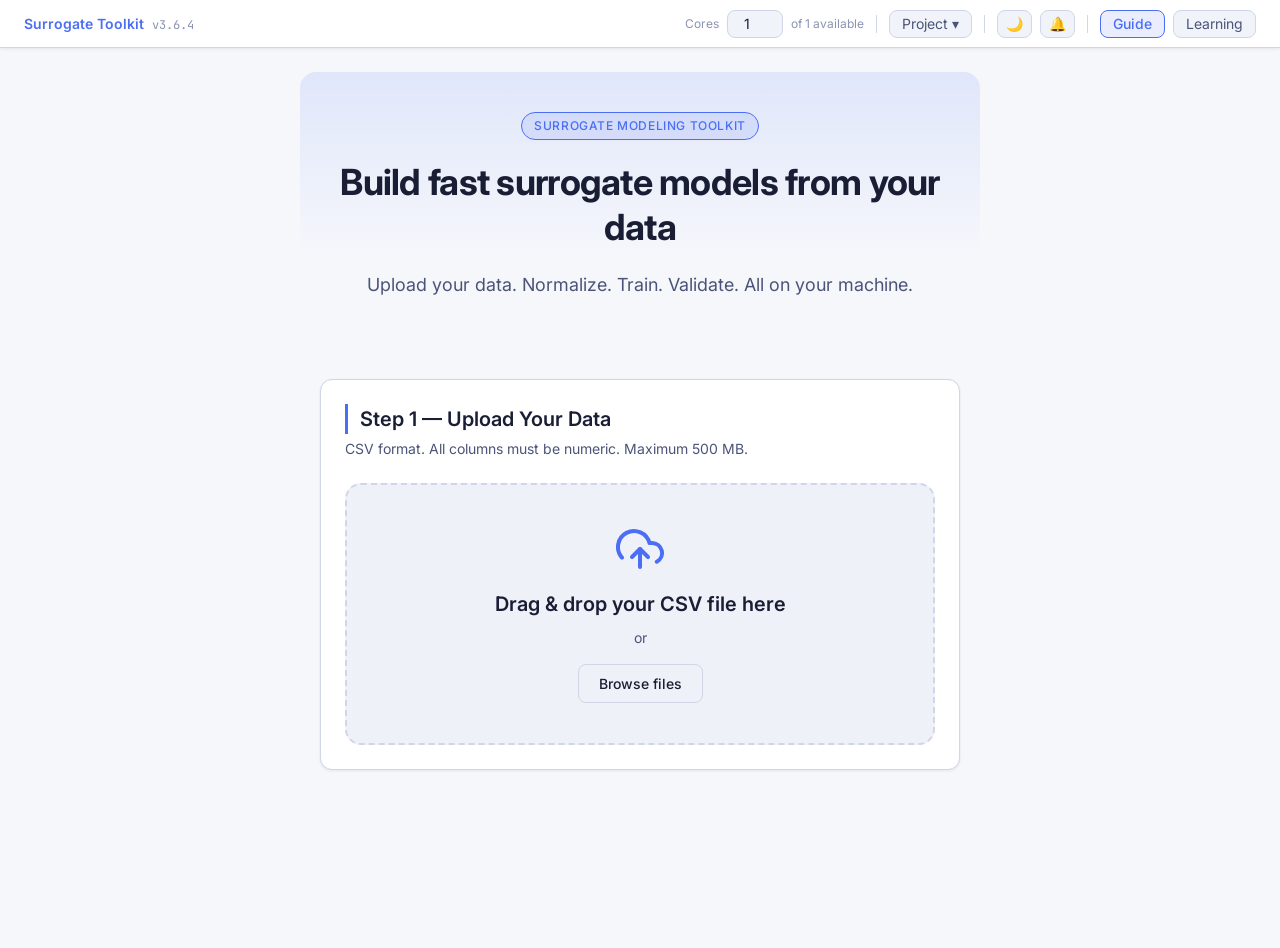
==== app/templates/index.html @ 7068159d "v3.6.4 — Show max cap note under Recommendations input in Sample panel Co-Authored-By: Claude Sonnet" ====
﻿<!DOCTYPE html>
<html lang="en">
<head>
  <meta charset="UTF-8">
  <meta name="viewport" content="width=device-width, initial-scale=1.0">
  <meta name="description" content="Surrogate Modeling Toolkit — build fast surrogate models from analytical or test data.">
  <title>Surrogate Modeling Toolkit</title>

  <!-- Apply theme before CSS renders to prevent flash.
       On version change, reset to light mode default so upgrades always
       start clean rather than inheriting a stale dark preference. -->
  <script>
    (function () {
      var currentVer = "3.6.4";
      if (localStorage.getItem("app_version") !== currentVer) {
        localStorage.removeItem("theme");
        localStorage.setItem("app_version", currentVer);
      }
      if (localStorage.getItem("theme") === "dark") {
        document.documentElement.setAttribute("data-theme", "dark");
      }
    })();
  </script>

  <!-- Preconnect for Google Fonts (Inter) -->
  <link rel="preconnect" href="https://fonts.googleapis.com">
  <link rel="preconnect" href="https://fonts.gstatic.com" crossorigin>
  <link href="https://fonts.googleapis.com/css2?family=Inter:wght@400;500;600;700&family=JetBrains+Mono:wght@400;500&display=swap" rel="stylesheet">

  <!-- Stylesheets — ?v= busts browser cache on version bumps -->
  <link rel="stylesheet" href="/static/css/variables.css?v=3.6.4">
  <link rel="stylesheet" href="/static/css/main.css?v=3.6.4">
  <link rel="stylesheet" href="/static/css/notifications.css?v=3.6.4">
  <link rel="stylesheet" href="/static/css/loading.css?v=3.6.4">
  <link rel="stylesheet" href="/static/css/learning_mode.css?v=3.6.4">
</head>
<body>

  <!-- Global header — always visible; replaces old #learning-status-bar -->
  <header id="global-header" role="banner" aria-label="Application header">
    <div class="global-header__brand">
      <span class="global-header__name">Surrogate Toolkit</span>
      <span class="global-header__version">v3.6.4</span>
    </div>
    <nav class="global-header__controls" aria-label="Session controls">

      <!-- Cores — always visible in header -->
      <div class="global-header__control-group">
        <span class="global-header__control-label">Cores</span>
        <input id="cores-input" type="number" class="global-header__input"
               min="1" value="1" aria-label="Processor count">
        <span id="cores-avail" class="global-header__cores-avail"></span>
      </div>

      <div class="global-header__sep" aria-hidden="true"></div>

      <!-- File operations -->
      <input type="file" id="header-add-file-input" accept=".csv" style="display:none" aria-label="Load additional CSV">
      <input type="file" id="header-open-project-input" accept=".surrogate" style="display:none" aria-label="Open project file">
      <div class="global-header__project-wrap">
        <button id="project-menu-btn" class="global-header__btn" aria-expanded="false" title="Project & session settings">Project ▾</button>
        <div id="project-menu-dropdown" class="global-header__dropdown hidden" role="dialog" aria-label="Project menu">
          <button id="header-load-file-btn" class="global-header__btn global-header__btn--full" disabled
                  aria-label="Load another CSV file" title="Load a second dataset into this session">+ Load CSV</button>
          <div class="global-header__dropdown-sep"></div>
          <button id="header-open-project-btn" class="global-header__btn global-header__btn--full" title="Open a saved .surrogate file">Open Project</button>
          <button id="header-save-project-btn" class="global-header__btn global-header__btn--full" title="Save session to .surrogate file">Save Project</button>
          <div class="global-header__dropdown-sep"></div>
          <div class="global-header__control-group">
            <span class="global-header__control-label">Class</span>
            <select id="classification-select" class="global-header__select" aria-label="Data classification">
              <option value="Unclassified" selected>Unclassified</option>
              <option value="CUI">CUI</option>
              <option value="ITAR">ITAR</option>
              <option value="EAR">EAR</option>
            </select>
          </div>
          <div class="global-header__control-group">
            <button id="state-viewer-btn" class="global-header__btn global-header__btn--full"
                    aria-label="View raw session STATE" title="View raw session STATE">{ } View STATE</button>
          </div>
          <div class="global-header__dropdown-sep"></div>
          <button id="clear-session-btn"
                  class="global-header__btn global-header__btn--danger global-header__btn--full"
                  aria-label="Clear session" title="Clear all loaded datasets and return to upload screen">✕ Clear Session</button>
        </div>
      </div>

      <div class="global-header__sep" aria-hidden="true"></div>

      <!-- Utility -->
      <button id="theme-toggle" class="global-header__btn global-header__btn--icon" aria-label="Switch to dark mode" title="Switch to dark mode">🌙</button>
      <div class="global-header__notif-wrap">
        <button id="notif-history-btn" class="global-header__btn global-header__btn--icon" aria-expanded="false" title="Notification history">🔔</button>
        <span id="notif-badge" class="global-header__notif-badge" style="display:none">0</span>
        <div id="notif-history-panel" class="global-header__dropdown global-header__dropdown--notif hidden" role="dialog" aria-label="Notification history">
          <div class="notif-history__header">
            <span class="notif-history__title">Notification History</span>
            <button id="notif-history-clear" class="global-header__btn" title="Clear history">Clear</button>
          </div>
          <div id="notif-history-list" class="notif-history__list">
            <p class="notif-history__empty">No notifications yet.</p>
          </div>
        </div>
      </div>

      <div class="global-header__sep" aria-hidden="true"></div>

      <!-- Learning tools -->
      <button id="guide-btn" class="global-header__btn" aria-label="Open learning guide" title="Open learning guide">Guide</button>
      <button id="learning-toggle" class="global-header__btn global-header__btn--learning" aria-label="Toggle learning mode" aria-pressed="false">Learning</button>

    </nav>
  </header>

  <!-- SPA root — all views are rendered here by the JavaScript router -->
  <main id="app" role="main"></main>

  <!-- Notification container — outside #app so toasts overlay everything -->
  <div id="notification-container" role="status" aria-live="polite" aria-atomic="false"></div>

  <!-- Plotly (blocking, must load before any module that uses charts.js) -->
  <script src="/static/vendor/plotly.min.js"></script>

  <!-- App entry point — ?v= busts browser cache on version bumps -->
  <script type="module" src="/static/js/main.js?v=3.6.4"></script>

</body>
</html>
---- static/css/variables.css ----
/* =============================================================================
   variables.css — Design tokens (CSS custom properties)
   surrogate-toolkit | Copyright © 2026 Kalki Sharma. All rights reserved.
   LAST MODIFIED: 2026-05-13
   ============================================================================= */

:root {
  /* ── Light mode color palette (default) ─────────────────────────────────── */
  --color-bg-base:        #f5f7fb;
  --color-bg-surface:     #ffffff;
  --color-bg-elevated:    #eef1f8;
  --color-bg-subtle:      #f5f7fb;
  --color-bg-input:       #f0f3f9;
  --color-bg-hover:       #e8ecf5;

  --color-border:         #d0d5e8;
  --color-border-subtle:  #e2e6f2;
  --color-border-focus:   #4b6ef5;

  --color-text-primary:   #1a1e35;
  --color-text-secondary: #4b5478;
  --color-text-muted:     #8b94b3;
  --color-text-inverse:   #ffffff;

  --color-accent:         #4b6ef5;
  --color-accent-hover:   #3a5be0;
  --color-accent-soft:    rgba(75, 110, 245, 0.12);

  --color-success:        #22c55e;
  --color-success-soft:   rgba(34, 197, 94, 0.12);
  --color-warning:        #f59e0b;
  --color-warning-soft:   rgba(245, 158, 11, 0.12);
  --color-error:          #ef4444;
  --color-error-soft:     rgba(239, 68, 68, 0.12);
  --color-info:           #38bdf8;
  --color-info-soft:      rgba(56, 189, 248, 0.12);

  /* ── Typography ─────────────────────────────────────────────────────────── */
  --font-sans:   "Inter", "Segoe UI", system-ui, -apple-system, sans-serif;
  --font-mono:   "JetBrains Mono", "Cascadia Code", "Consolas", monospace;

  --text-xs:     0.75rem;    /* 12px */
  --text-sm:     0.875rem;   /* 14px */
  --text-base:   1rem;       /* 16px */
  --text-lg:     1.125rem;   /* 18px */
  --text-xl:     1.25rem;    /* 20px */
  --text-2xl:    1.5rem;     /* 24px */
  --text-3xl:    1.875rem;   /* 30px */
  --text-4xl:    2.25rem;    /* 36px */

  --font-normal: 400;
  --font-medium: 500;
  --font-semi:   600;
  --font-bold:   700;

  --leading-tight:   1.25;
  --leading-normal:  1.5;
  --leading-relaxed: 1.625;

  /* ── Spacing ─────────────────────────────────────────────────────────────── */
  --space-1:   0.25rem;   /*  4px */
  --space-2:   0.5rem;    /*  8px */
  --space-3:   0.75rem;   /* 12px */
  --space-4:   1rem;      /* 16px */
  --space-5:   1.25rem;   /* 20px */
  --space-6:   1.5rem;    /* 24px */
  --space-8:   2rem;      /* 32px */
  --space-10:  2.5rem;    /* 40px */
  --space-12:  3rem;      /* 48px */
  --space-16:  4rem;      /* 64px */
  --space-20:  5rem;      /* 80px */
  --space-24:  6rem;      /* 96px */

  /* ── Borders & radius ───────────────────────────────────────────────────── */
  --radius-sm:   4px;
  --radius-md:   8px;
  --radius-lg:   12px;
  --radius-xl:   16px;
  --radius-full: 9999px;

  /* ── Shadows (light mode) ───────────────────────────────────────────────── */
  --shadow-sm:     0 1px 3px rgba(0,0,0,0.08);
  --shadow-md:     0 4px 12px rgba(0,0,0,0.12);
  --shadow-lg:     0 8px 24px rgba(0,0,0,0.18);
  --shadow-accent: 0 0 0 3px var(--color-accent-soft);

  /* ── Table row colors ───────────────────────────────────────────────────── */
  --color-row-stripe:  rgba(0, 0, 0, 0.025);
  --color-row-hover:   rgba(99, 102, 241, 0.06);

  /* ── Transitions ─────────────────────────────────────────────────────────── */
  --transition-fast: 100ms ease;
  --transition-base: 200ms ease;
  --transition-slow: 350ms ease;

  /* ── Layout ──────────────────────────────────────────────────────────────── */
  --header-height:      48px;
  --sidebar-width:      320px;
  --status-bar-height:  40px;
  --max-content-width:  1400px;
}

/* ── Dark mode overrides ─────────────────────────────────────────────────────── */
[data-theme="dark"] {
  --color-bg-base:        #0f1117;
  --color-bg-surface:     #181c27;
  --color-bg-elevated:    #1e2333;
  --color-bg-subtle:      #252b3b;
  --color-bg-input:       #242840;
  --color-bg-hover:       #2a2f4a;

  --color-border:         #2d3250;
  --color-border-subtle:  #232740;

  --color-text-primary:   #e8ecf5;
  --color-text-secondary: #8b94b3;
  --color-text-muted:     #555e80;
  --color-text-inverse:   #0f1117;

  --shadow-sm:  0 1px 3px rgba(0,0,0,0.4);
  --shadow-md:  0 4px 12px rgba(0,0,0,0.5);
  --shadow-lg:  0 8px 24px rgba(0,0,0,0.6);

  --color-row-stripe: rgba(255, 255, 255, 0.03);
  --color-row-hover:  rgba(99, 102, 241, 0.08);
}
---- static/css/main.css ----
/* =============================================================================
   main.css — Global styles, reset, layout
   surrogate-toolkit | Copyright © 2026 Kalki Sharma. All rights reserved.
   ============================================================================= */

/* ── Reset ───────────────────────────────────────────────────────────────────── */
*, *::before, *::after { box-sizing: border-box; margin: 0; padding: 0; }
html { font-size: 16px; -webkit-font-smoothing: antialiased; }
body {
  font-family: var(--font-sans);
  font-size: var(--text-base);
  line-height: var(--leading-normal);
  color: var(--color-text-primary);
  background-color: var(--color-bg-base);
  min-height: 100vh;
}
a { color: var(--color-accent); text-decoration: none; }
a:hover { text-decoration: underline; }
button { cursor: pointer; font-family: inherit; }
input, select, textarea { font-family: inherit; }

/* ── Utility ─────────────────────────────────────────────────────────────────── */
.hidden { display: none !important; }
.sr-only { position: absolute; width: 1px; height: 1px; overflow: hidden; clip: rect(0,0,0,0); }

/* ── Layout ──────────────────────────────────────────────────────────────────── */
#app {
  max-width: var(--max-content-width);
  margin: 0 auto;
  padding: var(--space-6) var(--space-8);
  min-height: 100vh;
}

/* ── Typography helpers ──────────────────────────────────────────────────────── */
.text-muted    { color: var(--color-text-secondary); }
.text-xs       { font-size: var(--text-xs); }
.text-sm       { font-size: var(--text-sm); }
.text-mono     { font-family: var(--font-mono); }

/* ── Cards ───────────────────────────────────────────────────────────────────── */
.card {
  background: var(--color-bg-surface);
  border: 1px solid var(--color-border);
  border-radius: var(--radius-lg);
  padding: var(--space-6);
  box-shadow: var(--shadow-sm);
}

/* ── Buttons ─────────────────────────────────────────────────────────────────── */
.btn {
  display: inline-flex;
  align-items: center;
  gap: var(--space-2);
  padding: var(--space-3) var(--space-6);
  border-radius: var(--radius-md);
  font-size: var(--text-sm);
  font-weight: var(--font-medium);
  border: none;
  transition: background var(--transition-base), box-shadow var(--transition-base);
}
.btn:disabled { opacity: 0.4; cursor: not-allowed; }

.btn-primary {
  background: var(--color-accent);
  color: #fff;
  box-shadow: 0 2px 8px rgba(75, 110, 245, 0.30);
}
.btn-primary:hover:not(:disabled) {
  background: var(--color-accent-hover);
  box-shadow: 0 4px 16px rgba(75, 110, 245, 0.40);
}
[data-theme="dark"] .btn-primary { box-shadow: none; }
[data-theme="dark"] .btn-primary:hover:not(:disabled) { box-shadow: var(--shadow-sm); }

.btn-secondary {
  background: var(--color-bg-elevated);
  color: var(--color-text-primary);
  border: 1px solid var(--color-border);
}
.btn-secondary:hover:not(:disabled) {
  background: var(--color-bg-hover);
}

.btn-sm {
  padding: var(--space-1) var(--space-4);
  font-size: var(--text-xs);
}

/* ── Data cleaning section ───────────────────────────────────────────────────── */
.cleaning-grid {
  display: grid;
  grid-template-columns: repeat(3, 1fr);
  gap: var(--space-4);
  margin-top: var(--space-5);
  margin-bottom: var(--space-4);
  align-items: start;
}
@media (max-width: 900px) {
  .cleaning-grid { grid-template-columns: 1fr; }
}
.cleaning-item-card {
  background: var(--color-bg-elevated);
  border: 1px solid var(--color-border);
  border-radius: var(--radius-md);
  padding: var(--space-4);
  display: flex;
  flex-direction: column;
  gap: var(--space-3);
}
.cleaning-item-header {
  display: flex;
  align-items: center;
  gap: var(--space-3);
  flex-wrap: wrap;
}
.cleaning-item-title {
  font-size: var(--text-sm);
  font-weight: var(--font-semi);
  color: var(--color-text-primary);
}
.cleaning-item-desc {
  font-size: var(--text-xs);
  color: var(--color-text-secondary);
  margin: 0;
}
.cleaning-item-none {
  font-size: var(--text-xs);
  color: var(--color-text-secondary);
  font-style: italic;
}
.cleaning-badge {
  font-size: var(--text-xs);
  font-weight: var(--font-medium);
  padding: 2px 8px;
  border-radius: 999px;
  white-space: nowrap;
}
.cleaning-badge--warn {
  background: var(--color-warning-soft, rgba(245, 158, 11, 0.12));
  color: var(--color-warning, #b45309);
  border: 1px solid var(--color-warning-border, rgba(245, 158, 11, 0.3));
}
.cleaning-badge--ok {
  background: var(--color-success-soft, rgba(16, 185, 129, 0.10));
  color: var(--color-success, #065f46);
  border: 1px solid var(--color-success-border, rgba(16, 185, 129, 0.25));
}
[data-theme="dark"] .cleaning-badge--warn {
  color: #fbbf24;
  background: rgba(245, 158, 11, 0.15);
  border-color: rgba(245, 158, 11, 0.35);
}
[data-theme="dark"] .cleaning-badge--ok {
  color: #34d399;
  background: rgba(16, 185, 129, 0.12);
  border-color: rgba(16, 185, 129, 0.3);
}
.cleaning-strategy-wrap {
  margin-top: var(--space-1);
}
.cleaning-strategy-select {
  width: 100%;
  padding: var(--space-2) var(--space-3);
  font-size: var(--text-xs);
  border: 1px solid var(--color-border);
  border-radius: var(--radius-md);
  background: var(--color-bg-surface);
  color: var(--color-text-primary);
  cursor: pointer;
}
.cleaning-apply-btn {
  align-self: flex-start;
  margin-top: auto;
}
.cleaning-reset-row {
  display: flex;
  justify-content: flex-end;
  padding-top: var(--space-2);
}
.cleaning-transform-columns {
  margin-top: var(--space-2);
  display: flex;
  flex-direction: column;
  gap: var(--space-1);
  max-height: 10rem;
  overflow-y: auto;
}
.cleaning-transform-col-item {
  display: flex;
}
.cleaning-transform-col-label {
  display: flex;
  align-items: center;
  gap: var(--space-2);
  cursor: pointer;
  font-size: var(--text-xs);
  user-select: none;
}
.cleaning-transform-col-name {
  color: var(--color-text-primary);
  font-weight: 500;
}
.cleaning-transform-col-skew {
  color: var(--color-text-muted);
  font-size: 0.65rem;
  font-family: var(--font-mono);
}

/* ── Model config ────────────────────────────────────────────────────────────── */
.model-config-form {
  display: flex;
  flex-direction: column;
  gap: var(--space-5);
}
.model-config-section {
  display: flex;
  flex-direction: column;
  gap: var(--space-2);
}
.model-config-section-label {
  font-size: var(--text-sm);
  font-weight: var(--font-semi);
  color: var(--color-text-primary);
}
.model-type-options {
  display: flex;
  flex-direction: column;
  gap: var(--space-2);
}
.model-type-option {
  border: 1px solid var(--color-border);
  border-radius: var(--radius-md);
  padding: var(--space-3) var(--space-4);
  cursor: pointer;
  transition: border-color 0.15s, background 0.15s;
}
.model-type-option:hover {
  border-color: var(--color-accent);
  background: var(--color-bg-hover, rgba(0,0,0,0.02));
}
.model-type-option--selected {
  border-color: var(--color-accent);
  background: var(--color-accent-muted, rgba(59,130,246,0.06));
}
.model-type-option-inner {
  display: flex;
  align-items: flex-start;
  gap: var(--space-3);
  cursor: pointer;
}
.model-type-radio {
  margin-top: 2px;
  flex-shrink: 0;
}
.model-type-option-label {
  font-size: var(--text-sm);
  font-weight: 500;
  color: var(--color-text-primary);
}
.model-type-option-desc {
  font-size: var(--text-xs);
  color: var(--color-text-muted);
  margin-top: var(--space-1);
}
.model-config-row {
  display: flex;
  align-items: center;
  gap: var(--space-3);
}
.model-config-input {
  width: 7rem;
  padding: var(--space-2) var(--space-3);
  font-size: var(--text-sm);
  border: 1px solid var(--color-border);
  border-radius: var(--radius-sm);
  background: var(--color-bg-surface);
  color: var(--color-text-primary);
}
.model-config-select {
  padding: var(--space-2) var(--space-3);
  font-size: var(--text-sm);
  border: 1px solid var(--color-border);
  border-radius: var(--radius-sm);
  background: var(--color-bg-surface);
  color: var(--color-text-primary);
  cursor: pointer;
}
.model-config-hint {
  font-size: var(--text-xs);
  color: var(--color-text-muted);
}
.model-config-status {
  margin-top: var(--space-4);
  padding: var(--space-3) var(--space-4);
  border-radius: var(--radius-md);
  background: var(--color-success-muted, rgba(34,197,94,0.08));
  border: 1px solid var(--color-success-border, rgba(34,197,94,0.25));
}
.model-config-status-saved {
  display: flex;
  align-items: center;
  gap: var(--space-2);
  font-size: var(--text-sm);
  font-weight: 500;
  color: var(--color-success, #16a34a);
}
.model-config-status-icon {
  font-size: 1rem;
}
.model-config-status-next {
  font-size: var(--text-xs);
  color: var(--color-text-muted);
  margin-top: var(--space-2);
  margin-bottom: 0;
}

/* ── Form elements ───────────────────────────────────────────────────────────── */
.form-label {
  display: block;
  font-size: var(--text-sm);
  font-weight: var(--font-medium);
  color: var(--color-text-secondary);
  margin-bottom: var(--space-2);
}

/* ── Upload zone ─────────────────────────────────────────────────────────────── */
.upload-zone {
  background: var(--color-bg-elevated);
  border: 2px dashed var(--color-border);
  border-radius: var(--radius-xl);
  padding: var(--space-10) var(--space-8);
  text-align: center;
  transition: border-color var(--transition-base), background var(--transition-base), box-shadow var(--transition-base);
  cursor: pointer;
}
.upload-zone:hover,
.upload-zone.drag-over {
  border-color: var(--color-accent);
  background: var(--color-accent-soft);
  box-shadow: var(--shadow-accent);
}
.upload-zone__icon {
  width: 48px;
  height: 48px;
  margin: 0 auto var(--space-4);
  position: relative;
  color: var(--color-accent);
}
.upload-zone__icon svg {
  width: 100%;
  height: 100%;
  stroke: currentColor;
  fill: none;
  stroke-width: 2;
  stroke-linecap: round;
  stroke-linejoin: round;
}
.upload-zone__title {
  font-size: var(--text-xl);
  font-weight: var(--font-semi);
  margin-bottom: var(--space-2);
}
.upload-zone__subtitle { color: var(--color-text-secondary); font-size: var(--text-sm); }
.upload-zone__browse {
  display: inline-block;
  margin-top: var(--space-4);
  padding: var(--space-2) var(--space-5);
  background: var(--color-bg-elevated);
  border: 1px solid var(--color-border);
  border-radius: var(--radius-md);
  font-size: var(--text-sm);
  font-weight: var(--font-medium);
  color: var(--color-text-primary);
  cursor: pointer;
  transition: background var(--transition-fast);
}
.upload-zone__browse:hover { background: var(--color-bg-hover); }

/* ── Gates ───────────────────────────────────────────────────────────────────── */
.gates-container { margin-top: var(--space-8); }
.gate-step {
  background: var(--color-bg-surface);
  border: 1px solid var(--color-border);
  border-radius: var(--radius-lg);
  padding: var(--space-6);
  margin-bottom: var(--space-4);
  opacity: 0.4;
  pointer-events: none;
  transition: opacity var(--transition-base);
}
.gate-step.active { opacity: 1; pointer-events: auto; }
.gate-step.completed {
  opacity: 1;
  border-color: var(--color-success);
  background: var(--color-success-soft);
}
.gate-step__number {
  display: inline-flex;
  align-items: center;
  justify-content: center;
  width: 28px;
  height: 28px;
  background: var(--color-bg-elevated);
  border-radius: var(--radius-full);
  font-size: var(--text-xs);
  font-weight: var(--font-bold);
  color: var(--color-text-secondary);
  margin-bottom: var(--space-3);
}
.gate-step.active .gate-step__number {
  background: var(--color-accent);
  color: #fff;
}
.gate-step.completed .gate-step__number {
  background: var(--color-success);
  color: #fff;
}
.gate-step__title {
  font-size: var(--text-base);
  font-weight: var(--font-semi);
  margin-bottom: var(--space-4);
}
.gate-options { display: flex; flex-wrap: wrap; gap: var(--space-3); }
.gate-option {
  position: relative;
  flex: 1;
  min-width: 160px;
}
.gate-option input[type="radio"] {
  position: absolute;
  opacity: 0;
  width: 0;
  height: 0;
}
.gate-option__label {
  display: flex;
  flex-direction: column;
  align-items: flex-start;
  gap: var(--space-1);
  width: 100%;
  padding: var(--space-3) var(--space-4);
  border: 1px solid var(--color-border);
  border-radius: var(--radius-md);
  font-size: var(--text-sm);
  font-weight: var(--font-medium);
  cursor: pointer;
  transition: border-color var(--transition-fast), background var(--transition-fast);
  user-select: none;
}
.gate-option input[type="radio"]:checked + .gate-option__label {
  border-color: var(--color-accent);
  background: var(--color-accent-soft);
  color: var(--color-accent);
  box-shadow: var(--shadow-accent);
}
.gate-option__label:hover { border-color: var(--color-accent); background: var(--color-bg-hover); }

.gate-caution {
  margin-top: var(--space-3);
  padding: var(--space-3) var(--space-4);
  background: var(--color-warning-soft);
  border: 1px solid var(--color-warning);
  border-radius: var(--radius-md);
  font-size: var(--text-sm);
  color: var(--color-warning);
  display: none;
}
.gate-caution.visible { display: block; }

/* ── Gate option descriptor ──────────────────────────────────────────────────── */
.gate-option__desc {
  display: block;
  font-size: var(--text-xs);
  color: var(--color-text-muted);
  font-weight: var(--font-normal);
  line-height: 1.4;
}

/* ── Upload success row ──────────────────────────────────────────────────────── */
.upload-success {
  display: flex;
  align-items: center;
  gap: var(--space-3);
  padding: var(--space-4);
  background: var(--color-success-soft);
  border: 1px solid var(--color-success);
  border-radius: var(--radius-md);
  margin-top: var(--space-5);
}
.upload-success__icon {
  color: var(--color-success);
  font-size: var(--text-lg);
  font-weight: var(--font-bold);
  flex-shrink: 0;
}
.upload-success__text {
  display: flex;
  flex-direction: column;
  gap: 2px;
  min-width: 0;
  overflow: hidden;
  text-overflow: ellipsis;
  white-space: nowrap;
}
.upload-success__meta {
  font-size: var(--text-xs);
  color: var(--color-text-muted);
}

/* ── Normalization histograms ────────────────────────────────────────────────── */
.norm-hist-section { margin-top: var(--space-6); }
.norm-hist-section-title {
  font-size: var(--text-sm);
  font-weight: var(--font-semi);
  color: var(--color-text-secondary);
  margin-bottom: var(--space-4);
}
.norm-hist-grid {
  display: grid;
  grid-template-columns: repeat(auto-fill, minmax(260px, 1fr));
  gap: var(--space-4);
}
.norm-hist-cell {
  background: var(--color-bg-surface);
  border: 1px solid var(--color-border);
  border-radius: var(--radius-md);
  padding: var(--space-3);
}
.norm-hist-cell-title {
  font-family: var(--font-mono);
  font-size: var(--text-xs);
  color: var(--color-text-secondary);
  margin-bottom: var(--space-2);
  overflow: hidden;
  text-overflow: ellipsis;
  white-space: nowrap;
}

/* ── Normalization sample table ──────────────────────────────────────────────── */
.norm-sample-section { margin-top: var(--space-6); }
.norm-sample-section__title {
  font-size: var(--text-sm);
  font-weight: var(--font-semi);
  color: var(--color-text-secondary);
  margin-bottom: var(--space-3);
}
.norm-sample-grid {
  display: grid;
  grid-template-columns: 1fr 1fr;
  gap: var(--space-4);
}
.norm-sample-grid > div {
  overflow-x: auto;
  min-width: 0;
}
.norm-sample-table-label {
  font-size: var(--text-xs);
  font-weight: var(--font-semi);
  text-transform: uppercase;
  letter-spacing: 0.05em;
  color: var(--color-text-secondary);
  margin-bottom: var(--space-2);
}
.norm-sample-table {
  width: 100%;
  border-collapse: collapse;
  font-size: 0.8125rem;
}
.norm-sample-table th {
  background: var(--color-bg-subtle);
  padding: var(--space-2) var(--space-3);
  border-bottom: 1px solid var(--color-border);
  text-align: right;
  font-weight: var(--font-medium);
  white-space: nowrap;
  overflow: hidden;
  text-overflow: ellipsis;
  max-width: 100px;
  min-width: 80px;
}
.norm-sample-table td {
  padding: var(--space-1) var(--space-3);
  border-bottom: 1px solid var(--color-border-subtle);
  text-align: right;
  font-variant-numeric: tabular-nums;
  font-family: var(--font-mono);
  font-size: var(--text-xs);
  min-width: 80px;
}

/* ── Cleaning summary card ───────────────────────────────────────────────────── */
.cleaning-summary-card {
  margin-top: var(--space-5);
  padding: var(--space-4);
  background: var(--color-bg-surface);
  border: 1px solid var(--color-border);
  border-radius: var(--radius-md);
}
.cleaning-summary-card__title {
  font-weight: var(--font-semi);
  font-size: var(--text-sm);
  margin-bottom: var(--space-3);
  color: var(--color-text-primary);
}
.cleaning-summary-table {
  width: 100%;
  border-collapse: collapse;
  font-size: var(--text-sm);
}
.cleaning-summary-table th,
.cleaning-summary-table td {
  padding: var(--space-2) var(--space-3);
  border-bottom: 1px solid var(--color-border-subtle);
  text-align: right;
}
.cleaning-summary-table th:first-child,
.cleaning-summary-table td:first-child { text-align: left; }
.cleaning-summary-table tfoot td {
  font-weight: var(--font-semi);
  border-top: 2px solid var(--color-border);
  border-bottom: none;
}
.cleaning-summary-btn-row {
  display: flex;
  gap: var(--space-2);
  margin-top: var(--space-3);
  flex-wrap: wrap;
}

/* ── Outlier column checklist ────────────────────────────────────────────────── */
.outlier-checklist-wrap { margin: var(--space-3) 0; }
.outlier-checklist-header {
  display: flex;
  align-items: center;
  gap: var(--space-2);
  margin-bottom: var(--space-2);
  font-size: var(--text-xs);
  color: var(--color-text-secondary);
}
.outlier-checklist-label { font-weight: var(--font-medium); }
.btn-link {
  background: none;
  border: none;
  padding: 0;
  color: var(--color-accent);
  font-size: var(--text-xs);
  cursor: pointer;
  text-decoration: underline;
}
.btn-link:hover { color: var(--color-accent-hover); }
.outlier-checklist {
  display: flex;
  flex-direction: column;
  gap: var(--space-1);
  max-height: 180px;
  overflow-y: auto;
  border: 1px solid var(--color-border-subtle);
  border-radius: var(--radius-sm);
  padding: var(--space-2);
}
.outlier-checklist-row {
  display: flex;
  align-items: center;
  gap: var(--space-2);
  font-size: var(--text-xs);
  cursor: pointer;
  padding: var(--space-1) var(--space-2);
  border-radius: var(--radius-sm);
}
.outlier-checklist-row:hover { background: var(--color-bg-subtle); }
.outlier-checklist-row--none { opacity: 0.45; cursor: default; }
.outlier-col-name {
  flex: 1;
  overflow: hidden;
  text-overflow: ellipsis;
  white-space: nowrap;
  font-family: var(--font-mono);
}
.outlier-col-count { color: var(--color-text-muted); font-variant-numeric: tabular-nums; }
.outlier-col-count--warn { color: var(--color-warning); font-weight: var(--font-medium); }

/* ── Outlier checklist collapsible ───────────────────────────────────────────── */
.outlier-checklist-details { margin: var(--space-2) 0; }
.outlier-checklist-summary {
  font-size: var(--text-xs);
  font-weight: 500;
  color: var(--color-text-secondary);
  cursor: pointer;
  padding: var(--space-1) 0;
  user-select: none;
  list-style: none;
}
.outlier-checklist-summary::marker,
.outlier-checklist-summary::-webkit-details-marker { display: none; }
.outlier-checklist-details:not([open]) .outlier-checklist-summary::before { content: "▶ "; font-size: 0.6em; vertical-align: middle; }
.outlier-checklist-details[open] .outlier-checklist-summary::before { content: "▼ "; font-size: 0.6em; vertical-align: middle; }

/* ── Outlier status line (shown after each drop) ─────────────────────────────── */
.outlier-status-line { font-size: var(--text-xs); margin-top: var(--space-2); min-height: 1em; }
.outlier-status-line--warn { color: var(--color-warning); }
.outlier-status-line--ok   { color: var(--color-success); }

/* ── Per-column null breakdown ───────────────────────────────────────────────── */
.null-col-details { margin: var(--space-2) 0; }
.null-col-summary { font-size: var(--text-xs); color: var(--color-text-secondary); cursor: pointer; user-select: none; }
.null-col-list { display: flex; flex-direction: column; gap: var(--space-1); margin-top: var(--space-2); }
.null-col-row { display: flex; align-items: center; justify-content: space-between; gap: var(--space-2); }
.null-col-name { font-size: var(--text-xs); color: var(--color-text-primary); font-family: var(--font-mono); flex: 1; overflow: hidden; text-overflow: ellipsis; white-space: nowrap; }
.null-col-count { font-size: 11px; flex-shrink: 0; }

/* ── Hyperparameter section ──────────────────────────────────────────────────── */
.hyperparam-section {
  border-top: 1px solid var(--color-border-subtle);
  padding-top: var(--space-3);
  margin-top: var(--space-1);
  display: flex;
  flex-direction: column;
  gap: var(--space-3);
}
.hyperparam-section-header {
  display: flex;
  align-items: center;
  justify-content: space-between;
}
.hyperparam-section-label {
  font-size: var(--text-xs);
  font-weight: 600;
  color: var(--color-text-secondary);
  text-transform: uppercase;
  letter-spacing: 0.04em;
}
.hyperparam-row {
  display: flex;
  align-items: center;
  gap: var(--space-3);
  flex-wrap: wrap;
}
.hyperparam-label {
  font-size: var(--text-sm);
  color: var(--color-text-primary);
  min-width: 160px;
}
.hyperparam-input {
  width: 90px;
  padding: var(--space-1) var(--space-2);
  font-size: var(--text-sm);
  border: 1px solid var(--color-border);
  border-radius: var(--radius-sm);
  background: var(--color-bg-surface);
  color: var(--color-text-primary);
}
.hyperparam-select {
  padding: var(--space-1) var(--space-2);
  font-size: var(--text-sm);
  border: 1px solid var(--color-border);
  border-radius: var(--radius-sm);
  background: var(--color-bg-surface);
  color: var(--color-text-primary);
  cursor: pointer;
}
.hyperparam-hint {
  font-size: var(--text-xs);
  color: var(--color-text-muted);
}
.hyperparam-reset {
  font-size: var(--text-xs);
  color: var(--color-accent);
  background: none;
  border: none;
  cursor: pointer;
  padding: 0;
  text-decoration: underline;
}
.hyperparam-reset:hover { opacity: 0.75; }

/* ── Auto-tune ───────────────────────────────────────────────────────────────── */
.hyperparam-autotune-row { margin-top: var(--space-1); }
.hp-autotune-note {
  display: none;
  font-size: var(--text-sm);
  color: var(--color-text-muted);
  font-style: italic;
  padding: var(--space-2) 0;
}
.hp-autotune-active .hyperparam-row:not(.hyperparam-autotune-row) { display: none; }
.hp-autotune-active .hp-autotune-note { display: block; }

.tune-result-card {
  border: 1px solid var(--color-success, #22c55e);
  border-left: 3px solid var(--color-success, #22c55e);
  border-radius: var(--radius-md);
  padding: var(--space-3) var(--space-4);
  margin-bottom: var(--space-3);
  font-size: var(--text-sm);
}
.tune-result-card__header {
  font-weight: 600;
  color: var(--color-success, #22c55e);
  margin-bottom: var(--space-1);
}
.tune-result-card__params { color: var(--color-text-secondary); font-family: var(--font-mono, monospace); font-size: var(--text-xs); }

/* ── Data preview table ──────────────────────────────────────────────────────── */
.preview-section { margin-top: var(--space-8); }
.preview-header {
  display: flex;
  align-items: center;
  justify-content: space-between;
  margin-bottom: var(--space-4);
}
.preview-meta {
  font-size: var(--text-sm);
  color: var(--color-text-secondary);
}
.preview-meta strong { color: var(--color-text-primary); }
.preview-table-wrap {
  overflow-x: auto;
  border: 1px solid var(--color-border);
  border-radius: var(--radius-lg);
}
.preview-table {
  width: 100%;
  border-collapse: collapse;
  font-size: var(--text-sm);
  font-family: var(--font-mono);
}
.preview-table th {
  padding: var(--space-2) var(--space-4);
  text-align: left;
  background: var(--color-bg-elevated);
  color: var(--color-text-secondary);
  font-weight: var(--font-semi);
  font-family: var(--font-sans);
  border-bottom: 1px solid var(--color-border);
  white-space: nowrap;
}
.preview-table th .null-indicator {
  display: block;
  font-size: var(--text-xs);
  font-weight: var(--font-normal);
  color: var(--color-warning);
  margin-top: 2px;
}
.preview-table td {
  padding: var(--space-2) var(--space-4);
  border-bottom: 1px solid var(--color-border-subtle);
  color: var(--color-text-primary);
  white-space: nowrap;
}
.preview-table td.null-cell { color: var(--color-text-muted); font-style: italic; }
.preview-table tr:last-child td { border-bottom: none; }
.preview-table tr:hover td { background: var(--color-bg-hover); }

/* ── Explore layout ──────────────────────────────────────────────────────────── */
.explore-layout {
  display: flex;
  gap: var(--space-6);
  min-height: 600px;
}
.explore-chart { flex: 1 1 0; min-width: 0; }
.explore-sidebar {
  width: var(--sidebar-width);
  flex-shrink: 0;
  display: flex;
  flex-direction: column;
  gap: var(--space-4);
}
.explore-chart-wrap {
  background: var(--color-bg-surface);
  border: 1px solid var(--color-border);
  border-radius: var(--radius-lg);
  padding: var(--space-4);
  overflow: hidden;
}
.explore-controls {
  display: flex;
  align-items: center;
  gap: var(--space-4);
  margin-bottom: var(--space-4);
}
.explore-controls__label {
  font-size: var(--text-sm);
  color: var(--color-text-secondary);
  display: flex;
  align-items: center;
  gap: var(--space-2);
  cursor: pointer;
}
.stat-card {
  background: var(--color-bg-surface);
  border: 1px solid var(--color-border);
  border-radius: var(--radius-lg);
  overflow: hidden;
}
.stat-card__title {
  padding: var(--space-3) var(--space-4);
  font-size: var(--text-sm);
  font-weight: var(--font-semi);
  background: var(--color-bg-elevated);
  border-bottom: 1px solid var(--color-border);
}
.stat-col-list { overflow-y: auto; max-height: 500px; }
.stat-col-item {
  padding: var(--space-3) var(--space-4);
  border-bottom: 1px solid var(--color-border-subtle);
}
.stat-col-item:last-child { border-bottom: none; }
.stat-col-name {
  font-size: var(--text-sm);
  font-weight: var(--font-medium);
  margin-bottom: var(--space-2);
  color: var(--color-text-primary);
  font-family: var(--font-mono);
}
.stat-col-values {
  display: grid;
  grid-template-columns: 1fr 1fr;
  gap: var(--space-1) var(--space-2);
}
.stat-pair { font-size: var(--text-xs); min-width: 0; }
.stat-pair__key { color: var(--color-text-muted); }
.stat-pair__val {
  color: var(--color-text-primary);
  font-family: var(--font-mono);
  overflow: hidden;
  text-overflow: ellipsis;
  white-space: nowrap;
}

/* ── Hero / entry ────────────────────────────────────────────────────────────── */
.hero {
  text-align: center;
  padding: var(--space-10) var(--space-8) var(--space-10);
  max-width: 680px;
  margin: 0 auto;
  background: linear-gradient(180deg, var(--color-accent-soft) 0%, transparent 60%);
  border-radius: var(--radius-xl);
}
.hero__badge {
  display: inline-block;
  padding: var(--space-1) var(--space-3);
  background: var(--color-accent-soft);
  border: 1px solid var(--color-accent);
  border-radius: var(--radius-full);
  font-size: var(--text-xs);
  font-weight: var(--font-medium);
  color: var(--color-accent);
  letter-spacing: 0.05em;
  text-transform: uppercase;
  margin-bottom: var(--space-5);
}
.hero__title {
  font-size: var(--text-4xl);
  font-weight: var(--font-bold);
  line-height: var(--leading-tight);
  margin-bottom: var(--space-5);
  letter-spacing: -0.02em;
}
.hero__subtitle {
  font-size: var(--text-lg);
  color: var(--color-text-secondary);
  line-height: var(--leading-relaxed);
  margin-bottom: var(--space-10);
}

/* ── Section headers ─────────────────────────────────────────────────────────── */
.section-header { margin-bottom: var(--space-6); }
.section-title {
  font-size: var(--text-xl);
  font-weight: var(--font-semi);
  margin-bottom: var(--space-1);
}
.section-desc { font-size: var(--text-sm); color: var(--color-text-secondary); }

/* ── Divider ─────────────────────────────────────────────────────────────────── */
.divider {
  border: none;
  border-top: 1px solid var(--color-border);
  margin: var(--space-8) 0;
}

/* ── Phase 1 limitation notice ───────────────────────────────────────────────── */
.limitation-notice {
  padding: var(--space-3) var(--space-4);
  background: var(--color-bg-elevated);
  border: 1px solid var(--color-border);
  border-radius: var(--radius-md);
  font-size: var(--text-xs);
  color: var(--color-text-muted);
  margin-bottom: var(--space-4);
}

/* ── Global header ───────────────────────────────────────────────────────────── */
#global-header {
  position: sticky;
  top: 0;
  z-index: 100;
  display: flex;
  align-items: center;
  justify-content: space-between;
  height: var(--header-height);
  padding: 0 var(--space-6);
  background: var(--color-bg-surface);
  border-bottom: 1px solid var(--color-border);
  box-shadow: var(--shadow-sm);
}
.global-header__brand {
  display: flex;
  align-items: baseline;
  gap: var(--space-2);
}
.global-header__name {
  font-size: var(--text-sm);
  font-weight: var(--font-semi);
  color: var(--color-accent);
}
.global-header__version {
  font-size: var(--text-xs);
  color: var(--color-text-muted);
  font-family: var(--font-mono);
}
.global-header__controls {
  display: flex;
  align-items: center;
  gap: var(--space-2);
}
.global-header__control-group {
  display: flex;
  align-items: center;
  gap: var(--space-2);
}
.global-header__control-label {
  font-size: var(--text-xs);
  color: var(--color-text-muted);
  white-space: nowrap;
}
.global-header__select {
  height: 28px;
  padding: 0 var(--space-2);
  background: var(--color-bg-input);
  border: 1px solid var(--color-border);
  border-radius: var(--radius-md);
  font-size: var(--text-sm);
  color: var(--color-text-primary);
  cursor: pointer;
  transition: border-color var(--transition-fast);
}
.global-header__select:hover { border-color: var(--color-border-focus); }
.global-header__select:focus { outline: none; border-color: var(--color-border-focus); box-shadow: var(--shadow-accent); }
.global-header__input {
  height: 28px;
  width: 56px;
  padding: 0 var(--space-2);
  background: var(--color-bg-input);
  border: 1px solid var(--color-border);
  border-radius: var(--radius-md);
  font-size: var(--text-sm);
  color: var(--color-text-primary);
  text-align: center;
  transition: border-color var(--transition-fast), box-shadow var(--transition-fast);
}
.global-header__input:hover { border-color: var(--color-border-focus); }
.global-header__input:focus { outline: none; border-color: var(--color-border-focus); box-shadow: var(--shadow-accent); }
.global-header__input.input-caution { border-color: var(--color-warning); color: var(--color-warning); }
.global-header__cores-avail {
  font-size: var(--text-xs);
  color: var(--color-text-muted);
  white-space: nowrap;
}
.global-header__btn {
  display: inline-flex;
  align-items: center;
  gap: var(--space-1);
  height: 28px;
  padding: 0 var(--space-3);
  background: var(--color-bg-input);
  border: 1px solid var(--color-border);
  border-radius: var(--radius-md);
  font-size: var(--text-sm);
  color: var(--color-text-secondary);
  cursor: pointer;
  transition: background var(--transition-fast), border-color var(--transition-fast), color var(--transition-fast);
}
.global-header__btn:hover {
  background: var(--color-bg-hover);
  color: var(--color-text-primary);
}
.global-header__btn--learning[aria-pressed="true"] {
  background: var(--color-accent-soft);
  border-color: var(--color-accent);
  color: var(--color-accent);
  position: relative;
}
.global-header__btn--learning[aria-pressed="true"]::after {
  content: "";
  position: absolute;
  top: 4px;
  right: 4px;
  width: 6px;
  height: 6px;
  border-radius: var(--radius-full);
  background: var(--color-accent);
}
.global-header__btn--icon {
  padding: 0 var(--space-2);
  min-width: 28px;
  justify-content: center;
}
.global-header__btn--full {
  width: 100%;
  justify-content: flex-start;
}
.global-header__btn--danger {
  color: var(--color-error);
  border-color: transparent;
  background: transparent;
}
.global-header__btn--danger:hover {
  background: var(--color-error-soft);
  border-color: var(--color-error);
  color: var(--color-error);
}
.global-header__btn:disabled {
  opacity: 0.38;
  cursor: not-allowed;
  pointer-events: none;
}
.global-header__sep {
  width: 1px;
  height: 18px;
  background: var(--color-border);
  flex-shrink: 0;
  margin: 0 var(--space-1);
}

/* ── Header settings / project dropdowns ────────────────────────────────────── */
.global-header__settings-wrap,
.global-header__project-wrap {
  position: relative;
}
.global-header__notif-wrap {
  position: relative;
  display: flex;
  align-items: center;
}
.global-header__notif-badge {
  position: absolute;
  top: -4px;
  right: -4px;
  background: #ef4444;
  color: #fff;
  font-size: 10px;
  font-weight: 700;
  border-radius: 10px;
  padding: 0 4px;
  min-width: 16px;
  line-height: 16px;
  text-align: center;
  pointer-events: none;
}
.global-header__dropdown--notif {
  padding: 0;
  gap: 0;
  min-width: 320px;
  max-width: 400px;
}
.notif-history__header {
  display: flex;
  justify-content: space-between;
  align-items: center;
  padding: var(--space-2) var(--space-3);
  border-bottom: 1px solid var(--color-border);
}
.notif-history__title {
  font-weight: 600;
  font-size: 12px;
  color: var(--color-text-secondary);
  text-transform: uppercase;
  letter-spacing: 0.05em;
}
.notif-history__list {
  max-height: 320px;
  overflow-y: auto;
}
.notif-history__empty {
  padding: var(--space-4);
  text-align: center;
  color: var(--color-text-muted);
  font-size: 12px;
  margin: 0;
}
.notif-history__entry {
  display: flex;
  align-items: flex-start;
  gap: var(--space-2);
  padding: var(--space-2) var(--space-3);
  border-bottom: 1px solid var(--color-border-subtle);
}
.notif-history__entry:last-child { border-bottom: none; }
.notif-history__icon {
  font-size: 12px;
  flex-shrink: 0;
  margin-top: 2px;
}
.notif-history__icon--success { color: #22c55e; }
.notif-history__icon--error   { color: #ef4444; }
.notif-history__icon--warning { color: #f59e0b; }
.notif-history__icon--info    { color: #3b82f6; }
.notif-history__content { flex: 1; min-width: 0; }
.notif-history__message {
  font-size: 12px;
  color: var(--color-text);
  word-break: break-word;
  user-select: text;
}
.notif-history__time {
  font-size: 10px;
  color: var(--color-text-muted);
  margin-top: 2px;
}
.global-header__dropdown {
  position: absolute;
  top: calc(100% + 6px);
  right: 0;
  background: var(--color-bg-elevated);
  border: 1px solid var(--color-border);
  border-radius: var(--radius-md);
  padding: var(--space-3) var(--space-4);
  box-shadow: var(--shadow-lg);
  z-index: 200;
  display: flex;
  flex-direction: column;
  gap: var(--space-3);
  min-width: 200px;
}
.global-header__dropdown.hidden { display: none; }
.global-header__dropdown-sep {
  height: 1px;
  background: var(--color-border-subtle);
  margin: var(--space-1) 0;
}

/* ── Preview table scroll fix ────────────────────────────────────────────────── */
.preview-section.card {
  min-width: 0;
  overflow: hidden;
}
.preview-table-wrap {
  -webkit-overflow-scrolling: touch;
}

/* ── Smooth theme transition ─────────────────────────────────────────────────── */
body,
#global-header,
.card,
.upload-zone,
.gate-step,
.gate-option__label,
.btn,
.global-header__select,
.global-header__btn,
.stat-card,
.explore-chart-wrap {
  transition:
    background var(--transition-base),
    border-color var(--transition-base),
    color var(--transition-base),
    box-shadow var(--transition-base);
}

/* ── Section title accent bar ────────────────────────────────────────────────── */
.section-title {
  border-left: 3px solid var(--color-accent);
  padding-left: var(--space-3);
}

/* ── Chart settings panel ────────────────────────────────────────────────────── */
.chart-settings-panel {
  margin-bottom: var(--space-3);
}
.chart-settings-panel__summary {
  display: inline-flex;
  align-items: center;
  gap: var(--space-2);
  font-size: var(--text-sm);
  font-weight: var(--font-medium);
  color: var(--color-text-secondary);
  cursor: pointer;
  user-select: none;
  list-style: none;
  padding: var(--space-2) var(--space-3);
  border: 1px solid var(--color-border);
  border-radius: var(--radius-md);
  background: var(--color-bg-elevated);
  transition: background var(--transition-fast), color var(--transition-fast);
}
.chart-settings-panel__summary::-webkit-details-marker { display: none; }
.chart-settings-panel__summary::before {
  content: "▸";
  font-size: var(--text-xs);
  color: var(--color-text-muted);
  display: inline-block;
  transition: transform var(--transition-fast);
}
.chart-settings-panel[open] .chart-settings-panel__summary::before { transform: rotate(90deg); }
.chart-settings-panel__summary:hover {
  background: var(--color-bg-hover);
  color: var(--color-text-primary);
}
.chart-settings-controls {
  display: flex;
  flex-wrap: wrap;
  gap: var(--space-5);
  padding: var(--space-4);
  margin-top: var(--space-2);
  background: var(--color-bg-elevated);
  border: 1px solid var(--color-border-subtle);
  border-radius: var(--radius-md);
}
.chart-settings-group {
  display: flex;
  flex-direction: column;
  gap: var(--space-2);
}
.chart-settings-group__label {
  font-size: var(--text-xs);
  font-weight: var(--font-medium);
  color: var(--color-text-muted);
  white-space: nowrap;
}
.font-size-btn-group { display: flex; gap: var(--space-1); }
.font-size-btn {
  height: 26px;
  width: 28px;
  display: inline-flex;
  align-items: center;
  justify-content: center;
  background: var(--color-bg-input);
  border: 1px solid var(--color-border);
  border-radius: var(--radius-md);
  font-size: var(--text-xs);
  font-weight: var(--font-medium);
  color: var(--color-text-secondary);
  cursor: pointer;
  transition: background var(--transition-fast), border-color var(--transition-fast), color var(--transition-fast);
}
.font-size-btn:hover { background: var(--color-bg-hover); color: var(--color-text-primary); }
.font-size-btn.active {
  background: var(--color-accent-soft);
  border-color: var(--color-accent);
  color: var(--color-accent);
}
.chart-settings-input {
  height: 28px;
  width: 68px;
  padding: 0 var(--space-2);
  background: var(--color-bg-input);
  border: 1px solid var(--color-border);
  border-radius: var(--radius-md);
  font-size: var(--text-sm);
  color: var(--color-text-primary);
  text-align: center;
  transition: border-color var(--transition-fast), box-shadow var(--transition-fast);
}
.chart-settings-input:hover { border-color: var(--color-border-focus); }
.chart-settings-input:focus { outline: none; border-color: var(--color-border-focus); box-shadow: var(--shadow-accent); }
.chart-settings-check {
  display: flex;
  align-items: center;
  gap: var(--space-2);
  font-size: var(--text-xs);
  color: var(--color-text-secondary);
  cursor: pointer;
}
.chart-settings-select {
  height: 28px;
  padding: 0 var(--space-2);
  background: var(--color-bg-input);
  border: 1px solid var(--color-border);
  border-radius: var(--radius-md);
  font-size: var(--text-xs);
  color: var(--color-text-primary);
  cursor: pointer;
  transition: border-color var(--transition-fast);
}
.chart-settings-select:hover { border-color: var(--color-border-focus); }
.chart-settings-select:focus { outline: none; border-color: var(--color-border-focus); box-shadow: var(--shadow-accent); }

/* Range slider */
.range-with-value {
  display: flex;
  align-items: center;
  gap: var(--space-2);
}
.chart-settings-range {
  width: 80px;
  accent-color: var(--color-accent);
  cursor: pointer;
}
.chart-settings-range-val {
  font-size: var(--text-xs);
  font-family: var(--font-mono);
  color: var(--color-text-secondary);
  min-width: 30px;
}

/* Color picker */
.chart-settings-color {
  width: 36px;
  height: 28px;
  padding: 2px;
  border: 1px solid var(--color-border);
  border-radius: var(--radius-md);
  background: var(--color-bg-input);
  cursor: pointer;
  transition: border-color var(--transition-fast), opacity var(--transition-fast);
}
.chart-settings-color:hover:not(:disabled) { border-color: var(--color-border-focus); }
.chart-settings-color:disabled { cursor: not-allowed; }

/* Width control (number input + Full checkbox side by side) */
.width-control {
  display: flex;
  align-items: center;
  gap: var(--space-2);
}

/* Settings section divider — spans the full flex row */
.settings-divider {
  flex: 0 0 100%;
  font-size: var(--text-xs);
  font-weight: var(--font-semi);
  color: var(--color-text-muted);
  text-transform: uppercase;
  letter-spacing: 0.05em;
  border-bottom: 1px solid var(--color-border-subtle);
  padding-bottom: var(--space-1);
  margin-top: var(--space-2);
}
.settings-divider:first-child { margin-top: 0; }

/* Color picker + Auto checkbox in a row */
.color-with-auto {
  display: flex;
  align-items: center;
  gap: var(--space-2);
  flex-wrap: wrap;
}

/* ── Stats section (below chart) ─────────────────────────────────────────────── */
.stats-section {
  margin-top: var(--space-6);
}
.stats-section__header {
  font-size: var(--text-sm);
  font-weight: var(--font-semi);
  color: var(--color-text-secondary);
  border-left: 3px solid var(--color-accent);
  padding-left: var(--space-3);
  margin-bottom: var(--space-4);
}
.stats-grid {
  display: grid;
  grid-template-columns: repeat(4, 1fr);
  gap: var(--space-3);
}
.stats-col-card {
  background: var(--color-bg-surface);
  border: 1px solid var(--color-border);
  border-radius: var(--radius-lg);
  padding: var(--space-3) var(--space-4);
  box-shadow: var(--shadow-sm);
}
.stats-col-card--ok   { border-left: 3px solid var(--color-success); }
.stats-col-card--warn { border-left: 3px solid var(--color-warning); }
.stats-col-card--bad  { border-left: 3px solid var(--color-error);   }

.stats-col-card__name {
  font-size: var(--text-sm);
  font-weight: var(--font-semi);
  font-family: var(--font-mono);
  color: var(--color-accent);
  margin-bottom: var(--space-3);
  padding-bottom: var(--space-2);
  border-bottom: 1px solid var(--color-border-subtle);
  white-space: nowrap;
  overflow: hidden;
  text-overflow: ellipsis;
}

/* Two-tier stat layout */
.stat-tier {
  display: flex;
  flex-direction: column;
  gap: var(--space-1);
}
.stat-tier--primary {
  margin-bottom: var(--space-2);
  padding-bottom: var(--space-2);
  border-bottom: 1px solid var(--color-border-subtle);
}
.stat-tier--secondary { opacity: 0.8; }
.stat-pair {
  display: flex;
  justify-content: space-between;
  align-items: baseline;
  gap: var(--space-2);
  min-width: 0;
}
.stat-pair__key {
  font-size: var(--text-xs);
  color: var(--color-text-muted);
  white-space: nowrap;
  flex-shrink: 0;
}
.stat-tier--primary .stat-pair__key { font-weight: var(--font-medium); }
.stat-pair__val {
  font-size: var(--text-xs);
  font-family: var(--font-mono);
  color: var(--color-text-secondary);
  min-width: 0;
  overflow: hidden;
  text-overflow: ellipsis;
  white-space: nowrap;
  text-align: right;
}
.stat-tier--primary .stat-pair__val { color: var(--color-text-primary); }

/* ── Input × Output Scatter Grid ────────────────────────────────────────────── */

.io-scatter-card {
  margin-top: var(--space-6);
  overflow: hidden;
}

.io-tab-wrap {
  display: flex;
  align-items: center;
  gap: var(--space-2);
  flex-wrap: wrap;
  margin-top: var(--space-3);
}
.io-tab-label {
  font-size: var(--text-xs);
  font-weight: var(--font-medium);
  color: var(--color-text-muted);
  white-space: nowrap;
}

.io-groups {
  margin-top: var(--space-4);
}
.io-output-group {
  margin-bottom: var(--space-5);
}
.io-output-label {
  font-size: var(--text-sm);
  font-weight: var(--font-semibold);
  color: var(--color-accent);
  margin-bottom: var(--space-2);
  padding-bottom: var(--space-1);
  border-bottom: 1px solid var(--color-border-subtle);
}
.io-input-chip-row {
  display: flex;
  align-items: center;
  gap: var(--space-2);
  flex-wrap: wrap;
  margin-bottom: var(--space-3);
}
.io-show-all-btn {
  font-size: var(--text-xs);
  color: var(--color-accent);
  background: none;
  border: 1px dashed var(--color-accent);
  border-radius: var(--radius-sm);
  padding: 2px var(--space-2);
  cursor: pointer;
  white-space: nowrap;
}
.io-show-all-btn:hover {
  background: var(--color-accent-subtle, rgba(59,93,217,0.08));
}

.io-scatter-grid {
  display: grid;
  grid-template-columns: repeat(2, 1fr);
  gap: var(--space-3);
}
@media (max-width: 640px) {
  .io-scatter-grid { grid-template-columns: 1fr; }
}

.io-scatter-grid > * {
  min-width: 0;
}

.io-scatter-chart {
  width: 100%;
  min-height: 160px;
  overflow: hidden;
}

/* ── Row Inspector ──────────────────────────────────────────────────────────── */

.row-inspector-wrap {
  margin-top: var(--space-3);
}

.row-inspector-card {
  border: 1px solid var(--color-border);
  border-left: 3px solid var(--color-accent);
  border-radius: var(--radius-md);
  padding: var(--space-3) var(--space-4);
  background: var(--color-bg-surface);
  animation: inspector-slide-in 0.15s ease;
}

@keyframes inspector-slide-in {
  from { opacity: 0; transform: translateY(-6px); }
  to   { opacity: 1; transform: translateY(0); }
}

.row-inspector-header {
  display: flex;
  align-items: center;
  justify-content: space-between;
  margin-bottom: var(--space-2);
}

.row-inspector-title-group {
  display: flex;
  align-items: center;
  gap: var(--space-2);
}

.row-inspector-title {
  font-size: var(--text-sm);
  font-weight: var(--font-semi);
  color: var(--color-text-primary);
}

.row-inspector-badge {
  font-size: var(--text-xs);
  font-weight: var(--font-medium);
  color: #fff;
  background: var(--color-error);
  border-radius: 9999px;
  padding: 1px var(--space-2);
}

.row-inspector-note {
  font-size: var(--text-xs);
  color: var(--color-text-muted);
  font-style: italic;
  margin-bottom: var(--space-2);
}

.row-inspector-close {
  background: none;
  border: none;
  font-size: 1.1rem;
  line-height: 1;
  color: var(--color-text-muted);
  cursor: pointer;
  padding: 2px 6px;
  border-radius: var(--radius-sm);
}
.row-inspector-close:hover {
  color: var(--color-text-primary);
  background: var(--color-bg-hover);
}

/* thead sits outside the scroll; tbody scrolls independently */
.row-inspector-table-wrap {
  overflow: hidden;
}

.row-inspector-table {
  width: 100%;
  border-collapse: collapse;
  font-size: var(--text-xs);
}

.row-inspector-table tbody {
  display: block;
  max-height: 240px;
  overflow-y: auto;
}

/* Both thead tr and tbody tr render as fixed-layout tables for aligned columns */
.row-inspector-table thead tr,
.row-inspector-table tbody tr {
  display: table;
  width: 100%;
  table-layout: fixed;
}

.row-inspector-table th {
  padding: var(--space-1) var(--space-2);
  border-bottom: 1px solid var(--color-border);
  color: var(--color-text-muted);
  font-weight: var(--font-medium);
  text-align: left;
  background-color: var(--color-bg-surface);
}

/* Column widths set on both th and td via shared classes */
.row-inspector-th-col, .row-inspector-col { width: 42%; }
.row-inspector-th-val, .row-inspector-val { width: 33%; }
.row-inspector-th-z,   .row-inspector-z   { width: 25%; }
.row-inspector-table th.row-inspector-th-z { text-align: right; }

.row-inspector-table td {
  padding: var(--space-1) var(--space-2);
  border-bottom: 1px solid var(--color-border-subtle);
  overflow: hidden;
  text-overflow: ellipsis;
  white-space: nowrap;
}

.row-inspector-row--outlier {
  background: rgba(239, 68, 68, 0.10);
  box-shadow: inset 3px 0 0 rgba(239, 68, 68, 0.55);
}

.row-inspector-col {
  color: var(--color-text-primary);
  font-weight: var(--font-medium);
}

.row-inspector-warn {
  color: var(--color-error);
  font-size: 0.7em;
}

.row-inspector-val {
  color: var(--color-text-muted);
  font-variant-numeric: tabular-nums;
}

.row-inspector-z {
  color: var(--color-text-muted);
  font-variant-numeric: tabular-nums;
  text-align: right;
}

.row-inspector-z--high {
  color: var(--color-error);
  font-weight: var(--font-semi);
}

.row-inspector-z--med {
  color: var(--color-warning);
  font-weight: var(--font-medium);
}

/* ── Log-transform before/after histograms ───────────────────────────────────── */

.norm-log-col-section {
  margin-bottom: var(--space-5);
}
.norm-log-col-label {
  font-size: var(--text-sm);
  font-weight: var(--font-semi);
  color: var(--color-text-primary);
  margin-bottom: var(--space-2);
}
.norm-log-grid {
  display: grid;
  grid-template-columns: 1fr 1fr;
  gap: var(--space-4);
  max-width: 720px;
}
.norm-log-grid > * {
  min-width: 0;
  overflow: hidden;
}
.norm-log-side-label {
  font-size: var(--text-xs);
  color: var(--color-text-secondary);
  margin-bottom: var(--space-1);
  text-align: center;
}
.norm-log-chart {
  width: 100%;
  min-height: 180px;
  overflow: hidden;
}

/* ── Training data summary card (Step 9) ─────────────────────────────────────── */

.train-summary-card {
  background: var(--color-bg-surface);
  border: 1px solid var(--color-border);
  border-radius: var(--radius-md);
  padding: var(--space-4) var(--space-5);
  margin-bottom: var(--space-5);
  display: flex;
  flex-wrap: wrap;
  gap: var(--space-5);
}
.train-summary-item {
  display: flex;
  flex-direction: column;
  gap: var(--space-1);
}
.train-summary-label {
  font-size: var(--text-xs);
  color: var(--color-text-secondary);
  text-transform: uppercase;
  letter-spacing: 0.04em;
}
.train-summary-value {
  font-size: var(--text-sm);
  font-weight: var(--font-semi);
  color: var(--color-text-primary);
}
.train-summary-value--list {
  font-size: var(--text-xs);
  color: var(--color-text-secondary);
  max-width: 260px;
}

/* ── Column Distributions (Histograms) ──────────────────────────────────────── */

.histogram-card {
  margin-top: var(--space-6);
}

.histogram-grid {
  display: grid;
  grid-template-columns: repeat(3, 1fr);
  gap: var(--space-3);
  margin-top: var(--space-3);
}
@media (max-width: 1100px) {
  .histogram-grid { grid-template-columns: repeat(2, 1fr); }
}
@media (max-width: 640px) {
  .histogram-grid { grid-template-columns: 1fr; }
}

.histogram-chart {
  min-height: 160px;
}

/* ── Distance Correlation card ──────────────────────────────────────────────── */

.dcor-card {
  margin-top: var(--space-6);
}

/* ── 2D Scatter Plot section ─────────────────────────────────────────────────── */

.scatter2d-section {
  margin-top: var(--space-6);
  border: 1px solid var(--color-border);
  border-radius: var(--radius-lg);
  padding: var(--space-4);
  background: var(--color-bg-surface);
}

.scatter2d-section .explore-subsection-title {
  font-size: 0.9375rem;
  font-weight: 600;
  color: var(--color-text-primary);
  margin-bottom: var(--space-3);
}

.scatter2d-chart {
  margin-top: var(--space-3);
  margin-bottom: var(--space-1);
}

/* ── Filter panel (collapsible, below chart) ─────────────────────────────────── */

.scatter2d-filter-panel {
  margin-top: var(--space-4);
  border: 1px solid var(--color-border);
  border-radius: var(--radius-md);
  overflow: hidden;
}

.scatter2d-filter-summary {
  display: flex;
  align-items: center;
  gap: var(--space-2);
  padding: var(--space-2) var(--space-3);
  font-size: 0.8125rem;
  font-weight: 500;
  color: var(--color-text-secondary);
  cursor: pointer;
  background: var(--color-bg-elevated);
  user-select: none;
  list-style: none;
}
.scatter2d-filter-summary::-webkit-details-marker { display: none; }
.scatter2d-filter-summary::before {
  content: "▶";
  font-size: 0.625rem;
  transition: transform 0.15s;
  color: var(--color-text-muted);
}
.scatter2d-filter-panel[open] .scatter2d-filter-summary::before { transform: rotate(90deg); }

.scatter2d-filter-badge {
  margin-left: auto;
  font-size: 0.6875rem;
  padding: 1px 7px;
  border-radius: 99px;
  background: var(--color-bg-surface);
  border: 1px solid var(--color-border);
  color: var(--color-text-muted);
  font-weight: 400;
}
.scatter2d-filter-badge--active {
  background: rgba(59,130,246,0.12);
  border-color: rgba(59,130,246,0.35);
  color: #3b82f6;
  font-weight: 500;
}

/* Grid: 2 columns so many-input datasets don't stack infinitely */
.scatter2d-filter-grid {
  display: grid;
  grid-template-columns: repeat(auto-fill, minmax(240px, 1fr));
  gap: var(--space-3);
  padding: var(--space-3);
}

.scatter2d-filter-item {
  display: flex;
  flex-direction: column;
  gap: 4px;
  padding: var(--space-2) var(--space-3);
  border: 1px solid var(--color-border);
  border-radius: var(--radius-md);
  background: var(--color-bg-elevated);
  min-width: 0;
}

.scatter2d-filter-item-header {
  display: flex;
  align-items: center;
  gap: var(--space-2);
  min-width: 0;
}

.scatter2d-filter-item-label {
  flex: 1;
  font-size: 0.75rem;
  font-weight: 500;
  color: var(--color-text-primary);
  white-space: nowrap;
  overflow: hidden;
  text-overflow: ellipsis;
}

.scatter2d-filter-reset {
  flex-shrink: 0;
  background: none;
  border: none;
  cursor: pointer;
  font-size: 0.8125rem;
  color: var(--color-text-muted);
  padding: 0 2px;
  line-height: 1;
}
.scatter2d-filter-reset:hover { color: var(--color-text-primary); }

.scatter2d-filter-controls {
  display: grid;
  grid-template-columns: 60px 1fr 1fr 60px;
  align-items: center;
  gap: 4px;
}

/* Compact number inputs for manual min/max */
.scatter2d-num {
  width: 100%;
  padding: 2px 4px;
  font-size: 0.6875rem;
  border: 1px solid var(--color-border);
  border-radius: var(--radius-sm);
  background: var(--color-bg-surface);
  color: var(--color-text-primary);
  text-align: center;
  -moz-appearance: textfield;
}
.scatter2d-num::-webkit-inner-spin-button,
.scatter2d-num::-webkit-outer-spin-button { -webkit-appearance: none; }

.scatter2d-slider { width: 100%; cursor: pointer; }

.dcor-content {
  margin-top: var(--space-4);
  display: flex;
  flex-direction: column;
  gap: var(--space-3);
}

.dcor-heatmap-wrap {
  /* height set dynamically by renderDCorHeatmap */
}

/* Compact inline gate for additional file uploads */
.additional-gate {
  border: 1px solid var(--color-border);
  padding: var(--space-4);
  background: var(--color-bg-elevated);
}

/* ── Upload zone queued state (disabled after first upload) ──────────────────── */
.upload-zone--queued {
  opacity: 0.5;
  pointer-events: none;
  cursor: default;
  border-style: solid;
}

/* ── Gate modal (<dialog> overlay) ──────────────────────────────────────────── */
.gate-modal {
  border: 1px solid var(--color-border);
  border-radius: var(--radius-xl);
  padding: var(--space-8);
  background: var(--color-bg-surface);
  box-shadow: var(--shadow-lg);
  width: 100%;
  max-width: 480px;
  color: var(--color-text-primary);
}
.gate-modal::backdrop {
  background: rgba(0, 0, 0, 0.45);
  backdrop-filter: blur(2px);
}
[data-theme="dark"] .gate-modal::backdrop {
  background: rgba(0, 0, 0, 0.65);
}
.gate-modal__header {
  display: flex;
  flex-direction: column;
  gap: var(--space-1);
  margin-bottom: var(--space-6);
}
.gate-modal__filename {
  font-size: var(--text-base);
  font-weight: var(--font-semi);
  font-family: var(--font-mono);
  color: var(--color-accent);
  word-break: break-all;
}
.gate-modal__subtitle {
  font-size: var(--text-sm);
  color: var(--color-text-secondary);
}
.gate-modal__options { margin-bottom: var(--space-6); }
.gate-modal__actions { display: flex; gap: var(--space-3); }

/* ── Skew flag on stats cards ────────────────────────────────────────────────── */
.stats-col-card--skew { border-top: 2px solid var(--color-warning); }
.stat-pair__val--skew { color: var(--color-warning) !important; }
.skew-badge {
  display: inline;
  font-size: 9px;
  margin-left: 2px;
  color: var(--color-warning);
}
.stats-legend {
  font-size: 0.75rem;
  color: var(--color-text-secondary);
  margin-bottom: var(--space-3);
}
.stats-legend__dot--skew {
  display: inline-block;
  width: 12px;
  height: 3px;
  background: var(--color-warning);
  border-radius: 1px;
  margin-right: 4px;
  vertical-align: middle;
}
.outlier-count-badge {
  font-size: 0.7rem;
  color: var(--color-text-muted);
  border-top: 1px solid var(--color-border-subtle);
  padding-top: var(--space-1);
  margin-top: var(--space-2);
}

/* ── SPLOM column selector (chip row) ────────────────────────────────────────── */
.col-selector-wrap {
  margin-bottom: var(--space-4);
  padding: var(--space-3) var(--space-4);
  background: var(--color-bg-elevated);
  border: 1px solid var(--color-border);
  border-radius: var(--radius-md);
}
.col-selector-header {
  display: flex;
  align-items: center;
  gap: var(--space-2);
  margin-bottom: var(--space-3);
}
.col-selector-count {
  flex: 1;
  font-size: var(--text-xs);
  color: var(--color-text-muted);
}
.col-selector-btn {
  padding: 2px 10px;
  font-size: var(--text-xs);
  border: 1px solid var(--color-border);
  border-radius: var(--radius-sm);
  background: var(--color-bg-surface);
  color: var(--color-text-secondary);
  cursor: pointer;
  transition: background var(--transition-base), color var(--transition-base),
              border-color var(--transition-base);
}
.col-selector-btn:hover:not(:disabled) {
  background: var(--color-accent);
  color: #fff;
  border-color: var(--color-accent);
}
.col-selector-btn:disabled { opacity: 0.4; cursor: default; }
.col-selector-row {
  display: flex;
  flex-wrap: wrap;
  gap: var(--space-2);
}
.col-chip {
  padding: 3px 10px;
  font-size: var(--text-xs);
  font-family: var(--font-mono);
  border: 1px solid var(--color-border);
  border-radius: 999px;
  background: var(--color-bg-surface);
  color: var(--color-text-secondary);
  cursor: pointer;
  white-space: nowrap;
  max-width: 160px;
  overflow: hidden;
  text-overflow: ellipsis;
  transition: background var(--transition-base), color var(--transition-base),
              border-color var(--transition-base);
}
.col-chip:hover:not(:disabled) {
  border-color: var(--color-accent);
  color: var(--color-accent);
}
.col-chip--selected {
  background: var(--color-accent);
  color: #fff;
  border-color: var(--color-accent);
}
.col-chip--selected:hover:not(:disabled) {
  background: var(--color-accent-hover);
  border-color: var(--color-accent-hover);
}
.col-chip:disabled { opacity: 0.35; cursor: default; }

/* ── Column designation table ────────────────────────────────────────────────── */
.designation-table-wrap {
  overflow-x: auto;
  border: 1px solid var(--color-border);
  border-radius: var(--radius-lg);
  margin-bottom: var(--space-4);
}
.designation-table {
  width: 100%;
  border-collapse: collapse;
  font-size: var(--text-sm);
}
.designation-table th {
  padding: var(--space-2) var(--space-4);
  text-align: left;
  background: var(--color-bg-elevated);
  color: var(--color-text-secondary);
  font-weight: var(--font-semi);
  border-bottom: 1px solid var(--color-border);
  white-space: nowrap;
}
.desig-radio-group-header { min-width: 220px; }
.designation-table td {
  padding: var(--space-2) var(--space-4);
  border-bottom: 1px solid var(--color-border-subtle);
  vertical-align: middle;
}
.designation-table tr:last-child td { border-bottom: none; }
.designation-table tr:hover td { background: var(--color-bg-hover); }
.desig-col-name {
  font-family: var(--font-mono);
  font-size: var(--text-sm);
  max-width: 180px;
  overflow: hidden;
  text-overflow: ellipsis;
  white-space: nowrap;
}
.desig-dtype { color: var(--color-text-muted); font-size: var(--text-xs); }
.desig-null  { font-size: var(--text-xs); }
.desig-null.null-warn { color: var(--color-warning); }
.desig-null.null-bad  { color: var(--color-error); }
.desig-role-cell {
  display: flex;
  gap: var(--space-2);
  align-items: center;
}
.desig-role-cell input[type="radio"] {
  position: absolute;
  opacity: 0;
  width: 0;
  height: 0;
}
.desig-role-label {
  display: inline-flex;
  align-items: center;
  padding: var(--space-1) var(--space-3);
  border: 1px solid var(--color-border);
  border-radius: var(--radius-md);
  font-size: var(--text-xs);
  font-weight: var(--font-medium);
  cursor: pointer;
  transition: border-color var(--transition-fast), background var(--transition-fast), color var(--transition-fast);
  user-select: none;
  text-transform: capitalize;
}
.desig-role-cell input[type="radio"]:checked + .desig-role-label {
  border-color: var(--color-accent);
  background: var(--color-accent-soft);
  color: var(--color-accent);
}
.desig-role-label:hover { border-color: var(--color-accent); background: var(--color-bg-hover); }

/* Phase 22B — error companion column styles */
.desig-error-row td { background: var(--color-bg-subtle); }
.desig-error-badge {
  display: inline-flex;
  align-items: center;
  padding: var(--space-1) var(--space-3);
  border: 1px solid var(--color-border);
  border-radius: var(--radius-md);
  font-size: var(--text-xs);
  font-weight: var(--font-medium);
  color: var(--color-text-secondary);
  background: var(--color-bg-elevated);
  cursor: help;
}
.desig-error-override {
  font-size: var(--text-xs);
  color: var(--color-text-muted);
  padding: 0 var(--space-2);
  background: none;
  border: none;
  cursor: pointer;
  text-decoration: underline;
}
.desig-error-override:hover { color: var(--color-text-primary); }

/* Zero-variance column badge (inline in column name cell) */
.desig-zero-var-badge {
  margin-left: var(--space-2);
  padding: 1px var(--space-2);
  border-radius: var(--radius-sm);
  font-size: var(--text-xs);
  font-weight: var(--font-medium);
  color: var(--color-warning-text, #92400e);
  background: var(--color-warning-soft, #fef3c7);
  cursor: help;
  white-space: nowrap;
}
[data-theme="dark"] .desig-zero-var-badge {
  color: #fbbf24;
  background: rgba(251,191,36,0.12);
}

/* Zero-variance output warning banner (shown after confirm) */
.desig-zero-var-banner {
  display: flex;
  align-items: flex-start;
  gap: var(--space-3);
  margin-top: var(--space-4);
  padding: var(--space-3) var(--space-4);
  border: 1px solid var(--color-warning-border, #fde68a);
  border-radius: var(--radius-md);
  background: var(--color-warning-soft, #fef3c7);
  font-size: var(--text-sm);
}
[data-theme="dark"] .desig-zero-var-banner {
  border-color: rgba(251,191,36,0.3);
  background: rgba(251,191,36,0.08);
}
.desig-zero-var-banner__icon { flex-shrink: 0; font-size: var(--text-base); }
.desig-zero-var-banner__text { color: var(--color-text-primary); line-height: 1.5; }

/* Quick-select helpers row */
.desig-helpers {
  display: flex;
  align-items: center;
  gap: var(--space-3);
  margin-bottom: var(--space-4);
  flex-wrap: wrap;
}
.desig-helper-label {
  font-size: var(--text-xs);
  color: var(--color-text-muted);
}
.desig-helper-btn {
  padding: var(--space-1) var(--space-3);
  font-size: var(--text-xs);
}

/* ── Normalization section ────────────────────────────────────────────────────── */
.norm-status {
  display: flex;
  align-items: flex-start;
  gap: var(--space-3);
  padding: var(--space-3) var(--space-4);
  background: var(--color-success-soft);
  border: 1px solid var(--color-success);
  border-radius: var(--radius-md);
  font-size: var(--text-sm);
  color: var(--color-text-primary);
  margin-bottom: var(--space-5);
}
.norm-status__icon { color: var(--color-success); font-weight: var(--font-bold); }
.norm-options {
  display: flex;
  flex-direction: column;
  gap: var(--space-3);
  margin-bottom: var(--space-2);
}
.norm-option {
  position: relative;
}
.norm-option input[type="radio"] {
  position: absolute;
  opacity: 0;
  width: 0;
  height: 0;
}
.norm-option__label {
  display: flex;
  flex-direction: column;
  gap: var(--space-1);
  padding: var(--space-3) var(--space-4);
  border: 1px solid var(--color-border);
  border-radius: var(--radius-md);
  cursor: pointer;
  transition: border-color var(--transition-fast), background var(--transition-fast);
  user-select: none;
}
.norm-option input[type="radio"]:checked + .norm-option__label {
  border-color: var(--color-accent);
  background: var(--color-accent-soft);
}
.norm-option__label:hover { border-color: var(--color-accent); background: var(--color-bg-hover); }
.norm-option__name {
  font-size: var(--text-sm);
  font-weight: var(--font-medium);
  font-family: var(--font-mono);
  color: var(--color-text-primary);
}
.norm-option__desc {
  font-size: var(--text-xs);
  color: var(--color-text-muted);
}

/* ── Model Config — Train button ─────────────────────────────────────────────── */
.model-config-train-btn {
  margin-top: var(--space-4);
  width: 100%;
}

/* ── Results card ────────────────────────────────────────────────────────────── */
.results-section {
  margin-top: var(--space-6);
}
.results-section:first-of-type {
  margin-top: var(--space-4);
}
.results-section-title {
  font-size: var(--text-sm);
  font-weight: var(--font-semi);
  color: var(--color-text-secondary);
  text-transform: uppercase;
  letter-spacing: 0.05em;
  margin-bottom: var(--space-3);
}
.results-table-wrap {
  overflow-x: auto;
  overflow-y: hidden;
  border: 1px solid var(--color-border);
  border-radius: var(--radius-md);
}
.results-table {
  width: 100%;
  border-collapse: collapse;
  font-size: var(--text-sm);
  table-layout: fixed;
}
/* Fixed column widths ensure the test-set and CV tables stack with aligned columns */
.results-table th:first-child,
.results-table td:first-child { width: 32%; }
.results-table th:not(:first-child),
.results-table td:not(:first-child) { width: calc(68% / 3); }
.results-table th {
  text-align: left;
  padding: var(--space-2) var(--space-3);
  border-bottom: 1px solid var(--color-border);
  color: var(--color-text-secondary);
  font-weight: var(--font-medium);
  background: var(--color-bg-subtle);
  overflow: hidden;
  text-overflow: ellipsis;
}
.results-table th:not(:first-child),
.results-table td:not(:first-child) {
  text-align: right;
}
.results-table td {
  padding: var(--space-2) var(--space-3);
  border-bottom: 1px solid var(--color-border-subtle, var(--color-border));
  vertical-align: middle;
}
.results-table tbody tr:last-child td {
  border-bottom: none;
}
.results-table tbody tr:nth-child(even) td {
  background: var(--color-row-stripe);
}
.results-table tbody tr:hover td {
  background: var(--color-row-hover);
  transition: background var(--transition-fast);
}
.results-col-name {
  font-family: var(--font-mono);
  font-size: var(--text-sm);
  color: var(--color-text-primary);
  overflow: hidden;
  text-overflow: ellipsis;
  white-space: nowrap;
}
.results-metric {
  font-family: var(--font-mono);
  font-size: var(--text-sm);
  color: var(--color-text-primary);
  text-align: right;
}
.results-std {
  font-size: var(--text-xs);
  color: var(--color-text-muted);
  margin-left: var(--space-1);
}
.results-badge {
  display: inline-block;
  padding: 2px var(--space-2);
  border-radius: var(--radius-sm);
  font-family: var(--font-mono);
  font-size: var(--text-sm);
  font-weight: var(--font-semi);
  vertical-align: middle;
}
.results-badge--green {
  background: var(--color-success-soft);
  color: #15803d;
}
[data-theme="dark"] .results-badge--green {
  color: var(--color-success);
}
.results-badge--amber {
  background: var(--color-warning-soft);
  color: var(--color-warning);
}
.results-badge--red {
  background: var(--color-error-soft);
  color: var(--color-error);
}
.results-badge--neutral {
  background: var(--color-bg-subtle);
  color: var(--color-text-secondary);
  font-weight: var(--font-normal);
}
.results-table-note {
  font-size: var(--text-xs);
  color: var(--color-text-muted);
  margin: var(--space-2) var(--space-3) 0;
  font-style: italic;
}
.results-warning-box {
  background: var(--color-warning-soft);
  border: 1px solid var(--color-warning);
  border-radius: var(--radius-md);
  padding: var(--space-3) var(--space-4);
  margin-bottom: var(--space-4);
}
.results-warning-box--norm {
  background: rgba(245, 158, 11, 0.18);
  border-color: var(--color-warning);
}
.results-pca-notice {
  background: var(--color-accent-subtle, rgba(99,102,241,0.08));
  border: 1px solid var(--color-accent, #6366f1);
  border-radius: var(--radius-md);
  padding: var(--space-3) var(--space-4);
  font-size: var(--text-sm);
  color: var(--color-text-muted);
  margin-bottom: var(--space-4);
}
.results-pca-notice strong { color: var(--color-text); }
.results-noise-notice {
  background: rgba(16, 185, 129, 0.08);
  border: 1px solid rgba(16, 185, 129, 0.4);
  border-radius: var(--radius-md);
  padding: var(--space-3) var(--space-4);
  font-size: var(--text-sm);
  color: var(--color-text-muted);
  margin-bottom: var(--space-4);
}
.results-noise-notice strong { color: var(--color-text); }
.results-warning-text {
  font-size: var(--text-sm);
  color: var(--color-warning);
}

/* ── Model configuration card ───────────────────────────────────────────────── */
.results-config-card { margin-bottom: var(--space-4); }
.results-config-grid {
  display: flex;
  flex-wrap: wrap;
  gap: var(--space-2) var(--space-5);
  padding: var(--space-3) var(--space-4);
  background: var(--color-bg-surface);
  border: 1px solid var(--color-border);
  border-radius: var(--radius-md);
}
.results-config-cell { display: flex; flex-direction: column; gap: 2px; min-width: 100px; }
.results-config-label { font-size: 11px; color: var(--color-text-muted); text-transform: uppercase; letter-spacing: 0.04em; }
.results-config-value { font-size: var(--text-sm); font-weight: var(--font-semi); color: var(--color-text-primary); font-family: var(--font-mono); }

/* ── Model training history (Previous Runs) ─────────────────────────────────── */
.results-history-details {
  margin-top: var(--space-5);
  border: 1px solid var(--color-border);
  border-radius: var(--radius-md);
  overflow: hidden;
}
.results-history-summary {
  padding: var(--space-3) var(--space-4);
  background: var(--color-bg-elevated);
  font-size: var(--text-sm);
  font-weight: var(--font-semi);
  color: var(--color-text-secondary);
  cursor: pointer;
  user-select: none;
}
.results-history-summary:hover { color: var(--color-text-primary); }
.results-history-wrap { overflow-x: auto; }
.results-history-table {
  width: 100%;
  border-collapse: collapse;
  font-size: var(--text-xs);
}
.results-history-table th {
  background: var(--color-bg-subtle);
  padding: var(--space-2) var(--space-3);
  border-bottom: 1px solid var(--color-border);
  text-align: right;
  font-weight: var(--font-medium);
  color: var(--color-text-secondary);
  white-space: nowrap;
}
.results-history-table th:first-child,
.results-history-table th:nth-child(2),
.results-history-table th:nth-child(3) { text-align: left; }
.results-history-table td {
  padding: var(--space-2) var(--space-3);
  border-bottom: 1px solid var(--color-border-subtle);
  text-align: right;
  font-variant-numeric: tabular-nums;
}
.results-history-table td:first-child,
.results-history-table td:nth-child(2),
.results-history-table td:nth-child(3) { text-align: left; }
.results-history-col {
  max-width: 140px;
  overflow: hidden;
  text-overflow: ellipsis;
  white-space: nowrap;
  font-family: var(--font-mono);
}
.results-history-table tr:nth-child(even) td {
  background: var(--color-bg-subtle, rgba(0,0,0,0.02));
}

/* ── Run selector dropdown ───────────────────────────────────────────────────── */
.results-run-selector {
  display: flex;
  align-items: center;
  gap: var(--space-3);
  padding: var(--space-3) var(--space-4);
  background: var(--color-bg-elevated);
  border: 1px solid var(--color-border);
  border-radius: var(--radius-md);
  margin-bottom: var(--space-5);
}
.results-run-selector__label {
  font-size: var(--text-sm);
  font-weight: 500;
  color: var(--color-text-secondary);
  white-space: nowrap;
}
.results-run-select {
  flex: 1;
  max-width: 420px;
  font-size: var(--text-sm);
  padding: var(--space-1) var(--space-2);
  background: var(--color-bg-surface);
  border: 1px solid var(--color-border);
  border-radius: var(--radius-sm);
  color: var(--color-text-primary);
  cursor: pointer;
}

/* ── Prediction (Step 9) ─────────────────────────────────────────────────────── */
.prediction-pca-notice {
  background: var(--color-accent-subtle, rgba(99,102,241,0.08));
  border: 1px solid var(--color-accent, #6366f1);
  border-radius: var(--radius-md);
  padding: var(--space-3) var(--space-4);
  font-size: var(--text-sm);
  color: var(--color-text-muted);
  margin-bottom: var(--space-4);
}
.prediction-pca-notice strong { color: var(--color-text); }
.prediction-form {
  display: flex;
  flex-direction: column;
  gap: var(--space-3);
  max-width: 480px;
  margin-bottom: var(--space-5);
}
.prediction-input-row {
  display: flex;
  align-items: center;
  flex-wrap: wrap;
  gap: var(--space-4);
}
.prediction-extrap-warn {
  flex: 0 0 100%;
  padding-left: calc(160px + var(--space-4));
  font-size: var(--text-xs);
  margin-top: calc(-1 * var(--space-2));
  margin-bottom: var(--space-1);
}
.prediction-extrap-warn--amber { color: var(--color-warning); }
.prediction-extrap-warn--red   { color: var(--color-error); }
.prediction-input-label {
  flex: 0 0 160px;
  font-family: var(--font-mono);
  font-size: var(--text-sm);
  color: var(--color-text-primary);
  white-space: nowrap;
  overflow: hidden;
  text-overflow: ellipsis;
}
.prediction-input-field {
  flex: 1;
  padding: var(--space-2) var(--space-3);
  border: 1px solid var(--color-border);
  border-radius: var(--radius-sm);
  background: var(--color-bg-input);
  color: var(--color-text-primary);
  font-size: var(--text-sm);
  font-family: var(--font-mono);
}
.prediction-input-field:focus {
  outline: none;
  border-color: var(--color-border-focus);
  box-shadow: var(--shadow-accent);
}
.prediction-btn-row {
  display: flex;
  gap: var(--space-3);
  margin-top: var(--space-2);
  flex-wrap: wrap;
}
.prediction-computing {
  font-size: var(--text-sm);
  color: var(--color-text-muted);
  font-style: italic;
  padding: var(--space-2) 0;
}
.prediction-results {
  margin-top: var(--space-4);
  max-width: 480px;
}
.prediction-batch-file {
  display: none;
}
.prediction-batch-row {
  display: flex;
  align-items: center;
  gap: var(--space-3);
  flex-wrap: wrap;
}
.prediction-batch-filename {
  font-size: var(--text-sm);
  color: var(--color-text-muted);
  flex: 1;
  min-width: 0;
  white-space: nowrap;
  overflow: hidden;
  text-overflow: ellipsis;
}
.prediction-dl-btn {
  margin-top: var(--space-3);
}
.prediction-code {
  font-family: var(--font-mono);
  font-size: var(--text-xs);
  background: var(--color-bg-subtle);
  padding: 2px var(--space-2);
  border-radius: var(--radius-sm);
  word-break: break-word;
}

/* ── Workflow layout (sidebar + panel router) ────────────────────────────────── */
.workflow-layout {
  display: flex;
  align-items: flex-start;
  gap: var(--space-4);
  min-height: calc(100vh - var(--header-height) - var(--space-12));
}

.workflow-sidebar {
  width: 200px;
  flex-shrink: 0;
  position: sticky;
  top: calc(var(--header-height) + var(--space-4));
  background: var(--color-bg-surface);
  border: 1px solid var(--color-border);
  border-radius: var(--radius-lg);
  box-shadow: var(--shadow-sm);
  overflow: hidden;
  transition: width var(--transition-base);
}

.workflow-sidebar--collapsed { width: 52px; }

.workflow-panel-area {
  flex: 1;
  min-width: 0;
}

.workflow-panel { /* panels are shown/hidden via .hidden — no additional styles needed */ }

/* Sidebar collapse toggle */
.sidebar-collapse-btn {
  display: flex;
  justify-content: flex-end;
  align-items: center;
  width: 100%;
  padding: var(--space-2) var(--space-3);
  background: none;
  border: none;
  border-bottom: 1px solid var(--color-border-subtle);
  color: var(--color-text-muted);
  font-size: var(--text-base);
  cursor: pointer;
  transition: color var(--transition-fast);
}
.sidebar-collapse-btn:hover { color: var(--color-accent); }

/* Step items */
.step-item {
  display: flex;
  align-items: center;
  gap: var(--space-2);
  padding: var(--space-2) var(--space-3);
  border-left: 3px solid transparent;
  cursor: pointer;
  transition: background var(--transition-fast), border-color var(--transition-fast);
  user-select: none;
}
.step-item:hover:not(.step-item--locked) { background: var(--color-bg-elevated); }
.step-item--active {
  background: var(--color-accent-soft);
  border-left-color: var(--color-accent);
}
.step-item--locked {
  opacity: 0.45;
  cursor: not-allowed;
}

.step-item__num {
  min-width: 22px;
  height: 22px;
  display: flex;
  align-items: center;
  justify-content: center;
  border-radius: 50%;
  background: var(--color-bg-elevated);
  font-size: var(--text-xs);
  font-weight: var(--font-semi);
  color: var(--color-text-secondary);
  flex-shrink: 0;
  transition: background var(--transition-fast), color var(--transition-fast);
}
.step-item--active .step-item__num {
  background: var(--color-accent);
  color: var(--color-text-inverse);
}

.step-item__label {
  flex: 1;
  font-size: var(--text-sm);
  color: var(--color-text-secondary);
  white-space: nowrap;
  overflow: hidden;
  text-overflow: ellipsis;
}
.step-item--active .step-item__label {
  color: var(--color-text-primary);
  font-weight: var(--font-medium);
}

.step-item__icon {
  font-size: var(--text-xs);
  color: var(--color-success);
  flex-shrink: 0;
}
.step-item--locked .step-item__icon { color: var(--color-text-muted); }
.step-item--complete .step-item__num {
  background: var(--color-success-soft);
  color: var(--color-success);
}
.step-item--complete .step-item__label { color: var(--color-text-primary); }

.step-item__model-badge {
  font-size: 10px;
  font-weight: var(--font-semi);
  line-height: 1;
  padding: 2px 5px;
  border-radius: var(--radius-sm);
  background: var(--color-accent-soft);
  color: var(--color-accent);
  flex-shrink: 0;
  margin-right: var(--space-1);
  letter-spacing: 0.03em;
}

/* Collapsed sidebar — hide labels and icons, centre number */
.workflow-sidebar--collapsed .step-item {
  justify-content: center;
  padding: var(--space-2);
}
.workflow-sidebar--collapsed .step-item__label,
.workflow-sidebar--collapsed .step-item__icon,
.workflow-sidebar--collapsed .step-item__model-badge { display: none; }
.workflow-sidebar--collapsed .sidebar-collapse-btn { justify-content: center; }
.workflow-sidebar--collapsed .sidebar-group-divider { margin: var(--space-2) var(--space-1); }
.workflow-sidebar--collapsed .sidebar-group-label   { display: none; }

/* ── Sidebar group divider ────────────────────────────────────────────────── */
.sidebar-group-divider {
  display: flex;
  align-items: center;
  gap: var(--space-2);
  margin: var(--space-3) var(--space-3) var(--space-1);
  padding-top: var(--space-3);
  border-top: 1px solid var(--color-border-subtle);
}
.sidebar-group-divider--first {
  border-top: none;
  margin-top: 0;
  padding-top: var(--space-1);
}

.sidebar-group-label {
  font-size: var(--text-xs);
  font-weight: var(--font-semi);
  color: var(--color-text-muted);
  text-transform: uppercase;
  letter-spacing: 0.06em;
  white-space: nowrap;
}

/* Per-panel file metadata subtitle */
.panel-file-meta {
  font-size: var(--text-sm);
  color: var(--color-text-muted);
  margin-bottom: var(--space-4);
  padding-bottom: var(--space-3);
  border-bottom: 1px solid var(--color-border-subtle);
}

/* ── Parity & Residual Plots ──────────────────────────────────────────────── */

.parity-section { margin-top: var(--space-6); }

.results-plot-note {
  font-size: var(--text-sm);
  color: var(--color-text-muted);
  margin-bottom: var(--space-3);
}

.parity-row {
  margin-top: var(--space-6);
  padding-top: var(--space-4);
  border-top: 1px solid var(--color-border-subtle);
}
.parity-row:first-of-type { border-top: none; }

.parity-col-label {
  font-size: var(--text-sm);
  font-weight: var(--font-semi);
  color: var(--color-text-secondary);
  margin-bottom: var(--space-2);
}

.parity-plots {
  display: flex;
  gap: var(--space-5);
}

.parity-plot-wrap {
  flex: 1;
  min-width: 0;
  height: 300px;
  min-height: 300px;
  background: var(--color-bg-surface);
  border-radius: var(--radius-md);
  overflow: hidden;
}

.output-figure-wrap {
  width: 100%;
  background: var(--color-bg-surface);
  border-radius: var(--radius-md);
  overflow: hidden;
}


/* ── Results tab bar (Metrics | Explore) ─────────────────────────────────── */
.results-tab-bar {
  display: flex;
  gap: 0;
  border-bottom: 1px solid var(--color-border-subtle);
  margin-bottom: var(--space-5);
}
.results-tab-btn {
  background: none;
  border: none;
  border-bottom: 2px solid transparent;
  padding: var(--space-2) var(--space-5);
  font-size: var(--text-sm);
  font-weight: var(--font-medium);
  color: var(--color-text-secondary);
  cursor: pointer;
  transition: color var(--transition-base), border-color var(--transition-base);
  margin-bottom: -1px;
}
.results-tab-btn:hover { color: var(--color-text-primary); }
.results-tab-btn.active {
  color: var(--color-accent);
  border-bottom-color: var(--color-accent);
}
.results-tab-pane { width: 100%; }

/* ── Design Space Explorer ────────────────────────────────────────────────── */
.explore-section {
  margin-bottom: var(--space-8);
  padding-bottom: var(--space-6);
  border-bottom: 1px solid var(--color-border-subtle);
}
.explore-section:last-child { border-bottom: none; }
.explore-controls-row {
  display: flex;
  flex-wrap: wrap;
  gap: var(--space-4);
  align-items: flex-end;
  margin-bottom: var(--space-4);
}
.explore-ctrl-group {
  display: flex;
  flex-direction: column;
  gap: var(--space-1);
}
.explore-ctrl-label {
  font-size: var(--text-xs);
  font-weight: var(--font-medium);
  color: var(--color-text-secondary);
  white-space: nowrap;
}
.explore-select { min-width: 140px; }
.explore-chart-wrap {
  width: 100%;
  background: var(--color-bg-surface);
  border-radius: var(--radius-md);
  overflow: hidden;
  margin-top: var(--space-4);
}
.explore-chart-outer { position: relative; }
.explore-chart-spinner {
  position: absolute;
  top: 50%; left: 50%;
  transform: translate(-50%, -50%);
  background: var(--color-bg-elevated);
  border: 1px solid var(--color-border);
  border-radius: var(--radius-md);
  padding: var(--space-2) var(--space-5);
  font-size: var(--text-sm);
  color: var(--color-text-secondary);
  pointer-events: none;
  z-index: 10;
}
.explore-filter-panel,
.explore-fixed-panel { margin-bottom: var(--space-3); }
.explore-filter-label {
  font-size: var(--text-xs);
  color: var(--color-text-muted);
  margin-bottom: var(--space-2);
}
.explore-filter-grid {
  display: grid;
  grid-template-columns: repeat(auto-fill, minmax(220px, 1fr));
  gap: var(--space-3);
}
.explore-range-filter,
.explore-fixed-slider {
  background: var(--color-bg-elevated);
  border: 1px solid var(--color-border-subtle);
  border-radius: var(--radius-sm);
  padding: var(--space-2) var(--space-3);
}
.explore-range-label {
  display: block;
  font-size: var(--text-xs);
  font-weight: var(--font-medium);
  color: var(--color-text-secondary);
  margin-bottom: var(--space-1);
}
.explore-range-inputs {
  display: grid;
  grid-template-columns: auto 1fr auto;
  align-items: center;
  gap: var(--space-1) var(--space-2);
  row-gap: var(--space-2);
}
.explore-range-sublabel {
  font-size: 10px;
  color: var(--color-text-muted);
  white-space: nowrap;
}
.explore-range-slider {
  width: 100%;
  accent-color: var(--color-accent);
  cursor: pointer;
}
.explore-range-val {
  font-size: 10px;
  font-variant-numeric: tabular-nums;
  color: var(--color-text-secondary);
  white-space: nowrap;
  min-width: 3.8em;
  text-align: right;
}

/* ── Subset panel ─────────────────────────────────────────────────────────── */

.subset-title-row {
  display: flex;
  align-items: center;
  justify-content: space-between;
  gap: var(--space-3);
  margin-bottom: var(--space-3);
}

.subset-row-count {
  font-size: var(--text-sm);
  color: var(--color-text-secondary);
  font-variant-numeric: tabular-nums;
}
.subset-row-count--active {
  color: var(--color-accent);
  font-weight: var(--font-medium);
}

/* Status bar — positioned below the commit button */
.subset-status {
  display: flex;
  align-items: flex-start;
  gap: var(--space-2);
  padding: var(--space-3) var(--space-4);
  margin-top: var(--space-3);
  background: rgba(34, 197, 94, 0.07);
  border: 1px solid rgba(34, 197, 94, 0.3);
  border-radius: var(--radius-sm);
  font-size: var(--text-sm);
  color: var(--color-text-secondary);
  line-height: 1.5;
}
.subset-status-icon {
  color: #22c55e;
  font-weight: var(--font-semibold);
  flex-shrink: 0;
  margin-top: 1px;
}
.subset-status-warn { color: var(--color-warning); margin-left: var(--space-2); }

/* Title row left/right groups */
.subset-title-left {
  display: flex;
  align-items: baseline;
  gap: var(--space-2);
}
.subset-title-right {
  display: flex;
  align-items: center;
  gap: var(--space-2);
  flex-shrink: 0;
}

/* Settings panel — full width, collapsed by default */
.subset-chart-settings {
  margin-top: var(--space-3);
  margin-bottom: var(--space-2);
}

/* Scrollable settings controls */
.subset-settings-scroll {
  max-height: 320px;
  overflow-y: auto;
}

/* Controls row: X/Y axis selectors + preview count + reset */
.subset-controls-row {
  display: flex;
  align-items: center;
  gap: var(--space-3);
  margin: var(--space-3) 0 var(--space-2);
  flex-wrap: wrap;
}

/* Preview count in controls row */
.subset-preview-count {
  font-size: var(--text-sm);
  color: var(--color-text-secondary);
  font-variant-numeric: tabular-nums;
  margin-left: auto;
}
.subset-preview-count--warn { color: var(--color-warning); font-weight: var(--font-medium); }

/* Axis selector labels + selects in controls row */
.subset-axis-label {
  font-size: var(--text-xs);
  font-weight: var(--font-medium);
  color: var(--color-text-secondary);
  white-space: nowrap;
}
.subset-axis-sel { width: 140px; }

/* Full-width chart */
.subset-chart { min-height: 420px; }

/* Scrollable filter wrapper — sits below the chart, fixed height so plot stays visible */
.subset-filter-scroll {
  max-height: 420px;
  overflow-y: auto;
  padding-right: var(--space-2);
  margin-top: var(--space-4);
  scrollbar-width: thin;
}

/* Filter section groups (Inputs / Outputs / Variables) */
.subset-filter-section { margin-bottom: var(--space-5); }

/* Section label: "Inputs (3)", "Outputs (2)", etc. */
.subset-section-header {
  font-size: var(--text-xs);
  font-weight: var(--font-semibold);
  text-transform: uppercase;
  letter-spacing: 0.06em;
  color: var(--color-text-muted);
  margin-bottom: var(--space-3);
  padding-bottom: var(--space-1);
  border-bottom: 1px solid var(--color-border-subtle);
}

/* 3-column filter grid */
.subset-filter-grid {
  display: grid;
  grid-template-columns: repeat(3, 1fr);
  gap: var(--space-3);
}
@media (max-width: 900px) {
  .subset-filter-grid { grid-template-columns: repeat(2, 1fr); }
}
@media (max-width: 600px) {
  .subset-filter-grid { grid-template-columns: 1fr; }
}

/* Individual filter card */
.subset-filter-card {
  background: var(--color-bg-elevated);
  border: 1px solid var(--color-border-subtle);
  border-left: 3px solid transparent;
  border-radius: var(--radius-sm);
  padding: var(--space-3) var(--space-3);
  transition: border-color 0.15s ease;
  min-width: 0;
}
.subset-filter-card--active {
  border-left-color: var(--color-accent);
  background: color-mix(in srgb, var(--color-accent) 4%, var(--color-bg-elevated));
}

/* Card header: column name + reset button */
.subset-filter-row-header {
  display: flex;
  align-items: center;
  justify-content: space-between;
  margin-bottom: var(--space-2);
}
.subset-filter-row-label {
  font-size: var(--text-sm);
  font-weight: var(--font-medium);
  color: var(--color-text-primary);
  overflow: hidden;
  text-overflow: ellipsis;
  white-space: nowrap;
  max-width: 80%;
}
.subset-filter-reset-btn {
  background: none;
  border: none;
  cursor: pointer;
  color: var(--color-text-muted);
  font-size: 14px;
  padding: 0 var(--space-1);
  line-height: 1;
  flex-shrink: 0;
}
.subset-filter-reset-btn:hover { color: var(--color-text-primary); }

/* Controls grid: [lo val] [sliders] [hi val] + number pair below */
.subset-filter-row-controls {
  display: grid;
  grid-template-columns: 42px 1fr 42px;
  grid-template-rows: auto auto;
  gap: var(--space-1) var(--space-1);
  align-items: center;
}
.subset-filter-row-controls .subset-filter-sliders {
  display: flex;
  flex-direction: column;
  gap: 8px;
}
.subset-filter-row-controls .subset-filter-num-pair {
  grid-column: 1 / -1;
  display: flex;
  align-items: center;
  gap: var(--space-1);
  margin-top: var(--space-1);
  justify-content: center;
}

.subset-filter-val {
  font-size: 0.7rem;
  font-family: var(--font-mono);
  color: var(--color-text-secondary);
  font-variant-numeric: tabular-nums;
  white-space: nowrap;
  text-align: right;
}
.subset-filter-val--right { text-align: left; }

.subset-slider {
  width: 100%;
  accent-color: var(--color-accent);
  cursor: pointer;
  height: 4px;
}

.subset-num {
  width: 70px;
  padding: 2px 4px;
  border: 1px solid var(--color-border);
  border-radius: var(--radius-xs, 3px);
  background: var(--color-bg);
  color: var(--color-text-primary);
  font-size: 0.7rem;
  font-family: var(--font-mono);
  font-variant-numeric: tabular-nums;
  -moz-appearance: textfield;
}
.subset-num::-webkit-inner-spin-button,
.subset-num::-webkit-outer-spin-button { -webkit-appearance: none; }
.subset-num-sep {
  color: var(--color-text-muted);
  font-size: var(--text-sm);
}

/* Status bar variants */
.subset-status--error {
  background: rgba(239, 68, 68, 0.07);
  border-color: rgba(239, 68, 68, 0.3);
}
.subset-status--warn {
  background: rgba(234, 179, 8, 0.07);
  border-color: rgba(234, 179, 8, 0.3);
}
.subset-status-icon--error { color: #ef4444; }
.subset-status-icon--warn  { color: #f59e0b; }

/* ── Input Screening panel ────────────────────────────────────────────────── */
.screen-control-row {
  display: flex;
  align-items: flex-end;
  gap: var(--space-5);
  margin-bottom: var(--space-6);
  flex-wrap: wrap;
}
.screen-threshold-wrap { display: flex; flex-direction: column; gap: var(--space-1); }
.screen-slider-row     { display: flex; align-items: center; gap: var(--space-3); }
.screen-slider         { width: 180px; accent-color: var(--color-accent); cursor: pointer; }
.screen-threshold-val  {
  font-family: var(--font-mono);
  font-size: var(--text-sm);
  color: var(--color-accent);
  min-width: 32px;
}
.screen-section {
  margin-top: var(--space-8);
  padding-top: var(--space-5);
  border-top: 1px solid var(--color-border-subtle);
}
.screen-section:first-of-type { border-top: none; margin-top: var(--space-4); }
.screen-section-title {
  font-size: var(--text-base);
  font-weight: var(--font-semi);
  color: var(--color-text-primary);
  margin-bottom: var(--space-2);
}
.screen-section-desc {
  font-size: var(--text-sm);
  color: var(--color-text-secondary);
  margin-bottom: var(--space-4);
}
.screen-none-msg {
  font-size: var(--text-sm);
  color: var(--color-success);
  margin-top: var(--space-2);
}
.screen-heatmap-wrap { width: 100%; overflow: hidden; margin-bottom: var(--space-3); }
.screen-pairs-table  { margin-top: var(--space-2); max-width: 480px; }
.screen-checkbox-grid {
  display: grid;
  grid-template-columns: repeat(auto-fill, minmax(200px, 1fr));
  gap: var(--space-2) var(--space-6);
  margin-top: var(--space-3);
}
.screen-checkbox-row {
  display: flex;
  align-items: center;
  gap: var(--space-2);
  font-size: var(--text-sm);
  cursor: pointer;
  padding: var(--space-1) 0;
}
.screen-checkbox-row--flagged { color: var(--color-text-secondary); }
.screen-flagged-label         { color: var(--color-text-secondary); }
.screen-flag-tag {
  font-size: var(--text-xs);
  font-weight: var(--font-semi);
  padding: 1px 5px;
  border-radius: var(--radius-sm);
  background: var(--color-warning-soft);
  color: var(--color-warning);
  letter-spacing: 0.02em;
  flex-shrink: 0;
}
.screen-apply-row {
  margin-top: var(--space-8);
  display: flex;
  align-items: center;
  gap: var(--space-5);
  flex-wrap: wrap;
}
.screen-skip-note {
  font-size: var(--text-sm);
  color: var(--color-text-muted);
}

/* ── VIF tier indicators ──────────────────────────────────────────────────── */
.vif-tier           { font-weight: 600; font-size: var(--text-sm); }
.vif-tier--green    { color: var(--color-success); }
.vif-tier--amber    { color: #f59e0b; }
.vif-tier--red      { color: var(--color-error); }
.screen-vif-table   { margin-top: var(--space-2); max-width: 500px; }
.screen-flag-tag--vif {
  background:   rgba(239,68,68,0.12);
  color:        var(--color-error);
  border-color: rgba(239,68,68,0.28);
}

/* ── PCA sub-section ──────────────────────────────────────────────────────── */
.screen-pca-wrap {
  margin-top:    var(--space-8);
  border:        1px solid var(--color-border-subtle);
  border-radius: var(--radius-md);
  overflow:      hidden;
}
.screen-pca-toggle {
  display:       flex;
  align-items:   center;
  gap:           var(--space-2);
  padding:       var(--space-3) var(--space-4);
  font-size:     var(--text-sm);
  font-weight:   600;
  color:         var(--color-text-secondary);
  cursor:        pointer;
  list-style:    none;
  user-select:   none;
  background:    var(--color-bg-subtle);
  transition:    background 0.15s;
}
.screen-pca-toggle::-webkit-details-marker { display: none; }
.screen-pca-toggle::before                 { content: "▶"; font-size: 0.65em; opacity: 0.65; }
details.screen-pca-wrap[open] .screen-pca-toggle::before { content: "▼"; }
.screen-pca-toggle:hover { background: var(--color-bg-hover); }
.screen-pca-body {
  padding:    var(--space-4) var(--space-4) var(--space-5);
  border-top: 1px solid var(--color-border-subtle);
}
.screen-pca-control-row {
  display:       flex;
  align-items:   center;
  gap:           var(--space-3);
  margin-bottom: var(--space-4);
  flex-wrap:     wrap;
}
.screen-pca-chart-wrap    { width: 100%; overflow: hidden; margin-bottom: var(--space-3); }
.screen-pca-loadings-wrap { margin-top: var(--space-3); }
.screen-pca-apply-btn     { margin-top: var(--space-4); }
.screen-pca-results       { margin-top: var(--space-4); }

/* ── Comparison prerequisites checklist ──────────────────────────────────── */
.compare-prereq-card {
  margin-top: var(--space-5);
  padding: var(--space-5);
  background: var(--color-bg-elevated);
  border: 1px solid var(--color-border-subtle);
  border-radius: var(--radius-md);
  max-width: 480px;
}
.compare-prereq-title {
  font-size: var(--text-sm);
  color: var(--color-text-secondary);
  margin-bottom: var(--space-4);
}
.compare-prereq-row {
  display: flex;
  align-items: flex-start;
  gap: var(--space-3);
  margin-bottom: var(--space-3);
  font-size: var(--text-sm);
}
.compare-prereq-icon {
  flex-shrink: 0;
  font-size: var(--text-sm);
  font-weight: var(--font-semi);
  color: var(--color-error);
  width: 16px;
  margin-top: 1px;
}
.compare-prereq-icon--done { color: var(--color-success); }
.compare-prereq-label--pending { color: var(--color-text-muted); }

/* ── Interpretation panel ─────────────────────────────────────────────────── */
.interpret-control-row {
  display: flex;
  align-items: center;
  gap: var(--space-3);
  margin-bottom: var(--space-5);
  flex-wrap: wrap;
}
.interpret-section {
  margin-top: var(--space-8);
  padding-top: var(--space-6);
  border-top: 1px solid var(--color-border-subtle);
}
.interpret-section:first-of-type { margin-top: var(--space-4); border-top: none; }
.interpret-chart-wrap {
  width: 100%;
  overflow: hidden;
  margin-bottom: var(--space-3);
}
.interpret-unc-note {
  color: var(--color-text-secondary);
  font-size: var(--text-sm);
  margin: var(--space-2) 0;
}
.sensitivity-table { margin-top: var(--space-3); }
.sensitivity-table .metric-secondary { color: var(--color-text-muted); font-size: var(--text-xs); }

/* ── Active Learning panel ────────────────────────────────────────────────── */
.al-tabs {
  display: flex;
  gap: var(--space-2);
  margin-bottom: var(--space-5);
  border-bottom: 2px solid var(--color-border-subtle);
  padding-bottom: 0;
}
.al-tab {
  background: none;
  border: none;
  border-bottom: 3px solid transparent;
  margin-bottom: -2px;
  padding: var(--space-2) var(--space-4);
  font-size: var(--text-sm);
  font-weight: var(--font-medium);
  color: var(--color-text-secondary);
  cursor: pointer;
  transition: color 0.15s, border-color 0.15s;
}
.al-tab:hover:not(:disabled) { color: var(--color-text-primary); }
.al-tab--active {
  color: var(--color-accent);
  border-bottom-color: var(--color-accent);
}
.al-tab--disabled { opacity: 0.45; cursor: not-allowed; }
.al-control-row {
  display: flex;
  align-items: flex-end;
  gap: var(--space-3);
  flex-wrap: wrap;
  margin-bottom: var(--space-5);
}
.al-diversity-row {
  align-items: center;
  margin-top: var(--space-2);
  margin-bottom: var(--space-3);
  padding: var(--space-2) var(--space-3);
  background: var(--color-surface-secondary);
  border-radius: var(--radius-md);
  border: 1px solid var(--color-border);
}
.al-diversity-slider { width: 160px; cursor: pointer; }
.al-diversity-val    { font-weight: 600; min-width: 2.5rem; font-size: 0.85rem; color: var(--color-text-primary); }
.al-diversity-note   { font-size: 0.78rem; color: var(--color-text-muted); }
.al-field-note       { font-size: 0.72rem; color: var(--color-text-muted); margin-top: 2px; }
.al-field {
  display: flex;
  flex-direction: column;
  gap: var(--space-1);
}
.al-scatter-wrap { margin-bottom: var(--space-4); }
.al-scatter-plot { width: 100%; }
.al-scatter-loading {
  padding: var(--space-4);
  color: var(--color-text-muted);
  font-style: italic;
  text-align: center;
}
.al-axis-row {
  display: flex;
  gap: var(--space-3);
  margin-bottom: var(--space-2);
  align-items: flex-end;
}
.al-table-wrap { overflow-x: auto; margin-top: var(--space-4); }
.al-rec-table td, .al-rec-table th { font-size: var(--text-sm); }
.al-csv-btn {
  margin-bottom: var(--space-3);
  font-size: var(--text-xs);
  padding: var(--space-1) var(--space-3);
}
.al-history-item {
  border: 1px solid var(--color-border-subtle);
  border-radius: var(--radius-md);
  margin-top: var(--space-3);
  overflow: hidden;
}
.al-history-summary {
  padding: var(--space-3) var(--space-4);
  font-size: var(--text-sm);
  font-weight: var(--font-medium);
  cursor: pointer;
  user-select: none;
  background: var(--color-bg-elevated);
  list-style: none;
}
.al-history-summary::-webkit-details-marker { display: none; }
.al-history-summary::before { content: "▶ "; font-size: 0.7em; }
details[open] .al-history-summary::before { content: "▼ "; }
.al-history-body { padding: var(--space-4); }

/* ── Compliance modal ─────────────────────────────────────────────────────── */
.compliance-modal { max-width: 500px; }
.compliance-modal__body {
  margin-bottom: var(--space-6);
  font-size: var(--text-sm);
  color: var(--color-text-secondary);
  line-height: 1.6;
}
.compliance-modal__body p { margin: 0 0 var(--space-3); }
.compliance-modal__list {
  margin: 0 0 var(--space-4) var(--space-5);
  padding: 0;
}
.compliance-modal__list li { margin-bottom: var(--space-1); }
.compliance-modal__itar-row {
  background: color-mix(in srgb, var(--color-error) 8%, transparent);
  border: 1px solid color-mix(in srgb, var(--color-error) 30%, transparent);
  border-radius: var(--radius-md);
  padding: var(--space-3) var(--space-4);
  margin-top: var(--space-3);
}
.compliance-modal__itar-label {
  display: flex;
  align-items: flex-start;
  gap: var(--space-2);
  font-size: var(--text-sm);
  color: var(--color-text-primary);
  cursor: pointer;
  line-height: 1.5;
}
.compliance-modal__itar-label input[type="checkbox"] { margin-top: 2px; flex-shrink: 0; }

/* ── Export panel ─────────────────────────────────────────────────────────── */
.export-config-card { margin-bottom: var(--space-5); }
.export-field-row {
  display: flex;
  align-items: center;
  gap: var(--space-3);
  margin-bottom: var(--space-4);
  flex-wrap: wrap;
}
.export-btn-row {
  display: flex;
  gap: var(--space-3);
  margin-bottom: var(--space-6);
  flex-wrap: wrap;
}
.export-itar-row {
  background: color-mix(in srgb, var(--color-error) 6%, transparent);
  border: 1px solid color-mix(in srgb, var(--color-error) 25%, transparent);
  border-radius: var(--radius-md);
  padding: var(--space-3) var(--space-4);
  margin-bottom: var(--space-4);
}
.export-itar-warn {
  font-size: var(--text-sm);
  color: var(--color-error);
  font-weight: var(--font-medium);
  margin-bottom: var(--space-2);
}
.export-itar-label {
  display: flex;
  align-items: flex-start;
  gap: var(--space-2);
  font-size: var(--text-sm);
  color: var(--color-text-primary);
  cursor: pointer;
  line-height: 1.5;
}
.export-itar-label input[type="checkbox"] { margin-top: 2px; flex-shrink: 0; }

/* ── Comparison panel ─────────────────────────────────────────────────────── */
.comparison-selector-card {
  margin-bottom: var(--space-5);
}
.comparison-sel-row {
  display: flex;
  align-items: flex-end;
  gap: var(--space-4);
  flex-wrap: wrap;
  margin-top: var(--space-3);
}
.comparison-sel-group {
  display: flex;
  flex-direction: column;
  gap: var(--space-1);
}
.cmp-section {
  margin-top: var(--space-8);
  padding-top: var(--space-6);
  border-top: 1px solid var(--color-border-subtle);
}
.cmp-section:first-of-type { border-top: none; margin-top: var(--space-2); }
.cmp-summary-badge-row {
  display: flex;
  gap: var(--space-2);
  flex-wrap: wrap;
  margin-bottom: var(--space-4);
}
.cmp-chart-row {
  display: grid;
  grid-template-columns: 1fr 1fr;
  gap: var(--space-4);
  margin-top: var(--space-4);
}
@media (max-width: 900px) {
  .cmp-chart-row { grid-template-columns: 1fr; }
}
.cmp-chart-cell { min-height: 280px; }
.cmp-metrics-table th, .cmp-metrics-table td { text-align: center; }
.cmp-metrics-table th:first-child, .cmp-metrics-table td:first-child { text-align: left; }
.cmp-winner { font-weight: var(--font-semi); color: var(--color-success); }
.cmp-table-note {
  font-size: var(--text-xs);
  color: var(--color-text-muted);
  margin-top: var(--space-2);
}
.cmp-bias-inline {
  font-weight: var(--font-semi);
  padding: 1px 6px;
  border-radius: var(--radius-sm);
}
.cmp-bias-good   { background: color-mix(in srgb, var(--color-success) 12%, transparent); color: var(--color-success); }
.cmp-bias-caution { background: color-mix(in srgb, var(--color-warning) 14%, transparent); color: var(--color-warning); }
.cmp-bias-warn   { background: color-mix(in srgb, var(--color-error) 12%, transparent); color: var(--color-error); }
.cmp-err-results { margin-top: var(--space-4); }
.cmp-err-summary {
  display: flex;
  align-items: center;
  gap: var(--space-3);
  margin-bottom: var(--space-3);
  flex-wrap: wrap;
}
.cmp-err-msg { font-size: var(--text-sm); color: var(--color-text-secondary); }
.cmp-coef-table { margin-top: var(--space-2); }
.cmp-intercept-row td { color: var(--color-text-muted); font-style: italic; }
.section-subheader-inline { font-size: var(--text-base); font-weight: var(--font-semi); margin-bottom: 0; }
.export-history-section { margin-top: var(--space-6); }
.export-history-table td, .export-history-table th { font-size: var(--text-sm); }
.export-cls-chip {
  display: inline-block;
  padding: 2px 8px;
  border-radius: 999px;
  font-size: var(--text-xs);
  font-weight: var(--font-semi);
}
.export-cls-chip--unclassified { background: var(--color-success-soft); color: var(--color-success); }
.export-cls-chip--cui           { background: var(--color-info-soft);    color: var(--color-info); }
.export-cls-chip--itar,
.export-cls-chip--ear           { background: var(--color-error-soft);   color: var(--color-error); }

/* ── Optimization panel ───────────────────────────────────────────────────── */
.opt-card { margin-bottom: var(--space-4); }
.opt-run-btn { margin-bottom: var(--space-5); }
.opt-results-wrap { margin-top: var(--space-2); }
.opt-tab-panel { padding-top: var(--space-4); }
.opt-status-row {
  display: flex;
  align-items: center;
  gap: var(--space-2);
  margin-bottom: var(--space-4);
}
.opt-badge {
  display: inline-block;
  padding: 3px 10px;
  border-radius: 999px;
  font-size: var(--text-sm);
  font-weight: var(--font-semi);
  background: var(--color-bg-elevated);
  color: var(--color-text-secondary);
}
.opt-badge--good { background: var(--color-success-soft); color: var(--color-success); }
.opt-badge--warn { background: var(--color-warning-soft); color: var(--color-warning); }
.opt-warnings { margin-bottom: var(--space-4); }
.opt-warning-chip {
  background: color-mix(in srgb, var(--color-warning, #f59e0b) 10%, transparent);
  border: 1px solid color-mix(in srgb, var(--color-warning, #f59e0b) 35%, transparent);
  border-radius: var(--radius-sm);
  padding: var(--space-2) var(--space-3);
  font-size: var(--text-sm);
  color: var(--color-text-primary);
  margin-bottom: var(--space-2);
}
.opt-section-head {
  font-size: var(--text-sm);
  font-weight: var(--font-semi);
  color: var(--color-text-secondary);
  margin: var(--space-5) 0 var(--space-2);
  text-transform: uppercase;
  letter-spacing: 0.04em;
}
.opt-bounds-wrap { overflow-x: auto; }
.opt-bounds-table td { padding: var(--space-2) var(--space-3); }
.opt-bounds-input {
  width: 110px;
  padding: var(--space-1) var(--space-2);
  border: 1px solid var(--color-border);
  border-radius: var(--radius-sm);
  background: var(--color-bg-surface);
  color: var(--color-text-primary);
  font-size: var(--text-sm);
  font-family: inherit;
}
.opt-bounds-input:focus { outline: 2px solid var(--color-accent); outline-offset: 1px; }
.opt-constr-row {
  display: flex;
  align-items: center;
  gap: var(--space-2);
  margin-bottom: var(--space-2);
  flex-wrap: wrap;
}
.opt-constr-rm {
  background: none;
  border: 1px solid var(--color-border);
  border-radius: var(--radius-sm);
  padding: var(--space-1) var(--space-2);
  color: var(--color-text-muted);
  font-size: var(--text-sm);
}
.opt-constr-rm:hover { background: var(--color-bg-elevated); }
.opt-add-constr-btn { margin-top: var(--space-2); font-size: var(--text-sm); }
.opt-obj-table td, .opt-obj-table th { padding: var(--space-2) var(--space-3); font-size: var(--text-sm); }
.opt-pareto-wrap { margin-bottom: var(--space-4); }
.opt-pareto-chart { width: 100%; }
.opt-solutions-table td, .opt-solutions-table th { font-size: var(--text-xs); }

/* ── Multi-fidelity section ──────────────────────────────────────────────── */
.mf-section {
  margin-top: var(--space-8);
  padding-top: var(--space-6);
  border-top: 1px solid var(--color-border-subtle);
}
.mf-selector-row {
  display: flex;
  align-items: center;
  gap: var(--space-3);
  margin-bottom: var(--space-3);
  flex-wrap: wrap;
}
.mf-unavailable-note {
  font-size: var(--text-sm);
  color: var(--color-text-muted);
  padding: var(--space-2) 0 var(--space-4);
}
.mf-status-note {
  margin-top: var(--space-2);
  font-size: var(--text-sm);
  color: var(--color-text-secondary);
}
.mf-comparison-table td, .mf-comparison-table th { padding: var(--space-2) var(--space-3); font-size: var(--text-sm); }
.mf-improve--positive { color: var(--color-success); font-weight: var(--font-semi); }
.mf-improve--negative { color: var(--color-error); }

/* ── Ensemble builder / results ──────────────────────────────────────────── */
.ensemble-builder-section {
  margin-top: var(--space-8);
  padding-top: var(--space-6);
  border-top: 1px solid var(--color-border-subtle);
}
.ensemble-component-checks {
  display: flex;
  flex-wrap: wrap;
  gap: var(--space-3);
  margin: var(--space-3) 0 var(--space-4);
}
.ensemble-check-label {
  display: flex;
  align-items: center;
  gap: var(--space-2);
  font-size: var(--text-sm);
  cursor: pointer;
  padding: var(--space-1) var(--space-3);
  border: 1px solid var(--color-border);
  border-radius: var(--radius-sm);
  background: var(--color-bg-surface);
  user-select: none;
}
.ensemble-check-label:hover { background: var(--color-bg-elevated); }
.ens-status-note {
  margin-top: var(--space-2);
  font-size: var(--text-sm);
  color: var(--color-text-secondary);
}
.ensemble-weight-chart { width: 100%; }
.ensemble-comp-table td, .ensemble-comp-table th { padding: var(--space-2) var(--space-3); font-size: var(--text-sm); }
.ensemble-comp-failed td { opacity: 0.55; }
.ensemble-status {
  display: inline-block;
  padding: 2px 8px;
  border-radius: 999px;
  font-size: var(--text-xs);
  font-weight: var(--font-semi);
}
.ensemble-status--active   { background: var(--color-success-soft); color: var(--color-success); }
.ensemble-status--excluded { background: var(--color-warning-soft); color: var(--color-warning); }

/* ── Model Compare section ────────────────────────────────────────────────── */
.model-compare-section {
  margin-top: var(--space-8);
  padding-top: var(--space-6);
  border-top: 1px solid var(--color-border-subtle);
}
.model-cmp-table td, .model-cmp-table th {
  padding: var(--space-2) var(--space-3);
  font-size: var(--text-sm);
  white-space: nowrap;
}
#model-compare-results { margin-top: var(--space-4); }



/* ── Cores recommendation prompt (inline in training + optimize panels) ──────── */
.cores-prompt {
  display: flex;
  align-items: flex-start;
  gap: var(--space-3);
  padding: var(--space-3) var(--space-4);
  background: var(--color-bg-subtle);
  border: 1px solid var(--color-border);
  border-left: 3px solid var(--color-accent);
  border-radius: var(--radius-md);
  margin-top: var(--space-4);
}
.cores-prompt__icon {
  font-size: var(--text-base);
  line-height: 1;
  flex-shrink: 0;
  margin-top: 2px;
}
.cores-prompt__body {
  flex: 1;
  min-width: 0;
}
.cores-prompt__title {
  font-size: var(--text-sm);
  font-weight: var(--font-semi);
  color: var(--color-text-primary);
  margin: 0 0 var(--space-1);
}
.cores-prompt__line {
  font-size: var(--text-xs);
  color: var(--color-text-muted);
  margin: 0;
  line-height: 1.5;
}
.cores-prompt__line strong {
  color: var(--color-text-primary);
  font-weight: var(--font-semi);
}
.cores-prompt--na {
  border-left-color: var(--color-border);
  opacity: 0.7;
}
.cores-prompt__apply {
  display: inline-block;
  margin-left: var(--space-2);
  padding: 1px var(--space-2);
  font-size: var(--text-xs);
  font-weight: var(--font-semi);
  color: var(--color-accent);
  background: transparent;
  border: 1px solid var(--color-accent);
  border-radius: var(--radius-sm);
  cursor: pointer;
  vertical-align: middle;
}
.cores-prompt__apply:hover {
  background: var(--color-accent);
  color: #fff;
}

/* ── STATE viewer modal ───────────────────────────────────────────── */
.state-viewer-overlay {
  position: fixed;
  inset: 0;
  background: rgba(0, 0, 0, 0.5);
  z-index: 1000;
  display: flex;
  align-items: center;
  justify-content: center;
}
.state-viewer-modal {
  background: var(--color-bg-surface);
  border: 1px solid var(--color-border);
  border-radius: var(--radius-lg);
  width: min(90vw, 860px);
  max-height: 80vh;
  display: flex;
  flex-direction: column;
  overflow: hidden;
}
.state-viewer-header {
  display: flex;
  justify-content: space-between;
  align-items: center;
  padding: var(--space-3) var(--space-4);
  border-bottom: 1px solid var(--color-border-subtle);
  font-weight: var(--font-semi);
  font-size: var(--text-sm);
}
.state-viewer-close {
  background: none;
  border: none;
  cursor: pointer;
  color: var(--color-text-muted);
  font-size: var(--text-base);
  padding: 0 var(--space-1);
  line-height: 1;
}
.state-viewer-close:hover { color: var(--color-text-primary); }
.state-viewer-pre {
  overflow: auto;
  padding: var(--space-4);
  margin: 0;
  font-size: var(--text-xs);
  font-family: monospace;
  color: var(--color-text-secondary);
  background: var(--color-bg-base);
  flex: 1;
  white-space: pre;
}

/* ── Learning Guide header button ─────────────────────────────────────────── */
#guide-btn {
  background: var(--color-accent-soft);
  border-color: var(--color-accent);
  color: var(--color-accent);
  font-weight: var(--font-medium);
}
#guide-btn:hover {
  background: var(--color-accent);
  border-color: var(--color-accent);
  color: #fff;
}

/* ── Learning Guide modal ──────────────────────────────────────────────────── */
.lg-overlay {
  position: fixed;
  inset: 0;
  background: rgba(0, 0, 0, 0.55);
  z-index: 1100;
  display: flex;
  align-items: center;
  justify-content: center;
  padding: var(--space-4);
}
.lg-modal {
  background: var(--color-bg-surface);
  border: 1px solid var(--color-border);
  border-radius: var(--radius-lg);
  width: min(94vw, 880px);
  height: min(88vh, 760px);
  display: flex;
  flex-direction: column;
  overflow: hidden;
}
.lg-header {
  display: flex;
  justify-content: space-between;
  align-items: center;
  padding: var(--space-3) var(--space-5);
  border-bottom: 1px solid var(--color-border-subtle);
  background: var(--color-bg-surface);
  flex-shrink: 0;
}
.lg-title {
  font-weight: var(--font-semi);
  font-size: var(--text-base);
  color: var(--color-text-primary);
}
.lg-close-btn {
  background: none;
  border: none;
  cursor: pointer;
  color: var(--color-text-muted);
  font-size: var(--text-base);
  padding: 0 var(--space-1);
  line-height: 1;
}
.lg-close-btn:hover { color: var(--color-text-primary); }
.lg-tab-bar {
  display: flex;
  gap: 0;
  border-bottom: 1px solid var(--color-border-subtle);
  flex-shrink: 0;
  background: var(--color-bg-base);
}
.lg-tab-btn {
  background: none;
  border: none;
  border-bottom: 2px solid transparent;
  padding: var(--space-3) var(--space-5);
  font-size: var(--text-sm);
  font-weight: var(--font-medium);
  color: var(--color-text-secondary);
  cursor: pointer;
  transition: color var(--transition-base), border-color var(--transition-base);
}
.lg-tab-btn:hover { color: var(--color-text-primary); }
.lg-tab-btn.active {
  color: var(--color-accent);
  border-bottom-color: var(--color-accent);
  background: var(--color-bg-surface);
}
.lg-content {
  flex: 1;
  overflow-y: auto;
  padding: var(--space-5);
}
.lg-spinner { color: var(--color-text-muted); font-size: var(--text-sm); padding: var(--space-4) 0; }
.lg-error { color: var(--color-error, #e53e3e); font-size: var(--text-sm); padding: var(--space-3) 0; }

/* Glossary */
.lg-search-wrap { margin-bottom: var(--space-4); }
.lg-search {
  width: 100%;
  max-width: 360px;
  padding: var(--space-2) var(--space-3);
  font-size: var(--text-sm);
  border: 1px solid var(--color-border);
  border-radius: var(--radius-md);
  background: var(--color-bg-base);
  color: var(--color-text-primary);
}
.lg-glossary-body { display: flex; flex-direction: column; gap: var(--space-6); }
.lg-cat-heading {
  font-size: var(--text-xs);
  font-weight: var(--font-semi);
  text-transform: uppercase;
  letter-spacing: 0.08em;
  color: var(--color-text-muted);
  margin-bottom: var(--space-3);
}
.lg-term-item {
  display: grid;
  grid-template-columns: 200px 1fr;
  gap: var(--space-3);
  padding: var(--space-2) 0;
  border-bottom: 1px solid var(--color-border-subtle);
  font-size: var(--text-sm);
}
.lg-term-name { font-weight: var(--font-medium); color: var(--color-text-primary); }
.lg-term-def { color: var(--color-text-secondary); line-height: 1.5; }
.lg-empty { color: var(--color-text-muted); font-size: var(--text-sm); padding: var(--space-3) 0; }

/* Model Guide */
.lg-section-intro { color: var(--color-text-muted); font-size: var(--text-sm); margin-bottom: var(--space-4); }
.lg-model-card {
  border: 1px solid var(--color-border-subtle);
  border-radius: var(--radius-md);
  margin-bottom: var(--space-3);
  overflow: hidden;
}
.lg-model-toggle {
  width: 100%;
  background: var(--color-bg-surface);
  border: none;
  padding: var(--space-3) var(--space-4);
  display: flex;
  justify-content: space-between;
  align-items: center;
  cursor: pointer;
  text-align: left;
  transition: background var(--transition-base);
}
.lg-model-toggle:hover { background: var(--color-bg-base); }
.lg-model-name { font-weight: var(--font-medium); font-size: var(--text-sm); color: var(--color-text-primary); }
.lg-chevron { color: var(--color-text-muted); font-size: var(--text-xs); }
.lg-model-body {
  padding: var(--space-4);
  background: var(--color-bg-base);
  border-top: 1px solid var(--color-border-subtle);
  font-size: var(--text-sm);
}
.lg-model-body.hidden { display: none; }
.lg-model-desc { color: var(--color-text-secondary); margin-bottom: var(--space-3); line-height: 1.5; }
.lg-model-cols { display: grid; grid-template-columns: 1fr 1fr; gap: var(--space-4); margin-bottom: var(--space-3); }
.lg-list-head { font-size: var(--text-xs); font-weight: var(--font-semi); text-transform: uppercase;
  letter-spacing: 0.07em; color: var(--color-text-muted); margin-bottom: var(--space-2); }
.lg-list { list-style: disc; padding-left: var(--space-4); color: var(--color-text-secondary); line-height: 1.6; }
.lg-list--weak li { color: var(--color-text-muted); }
.lg-model-best, .lg-model-avoid { font-size: var(--text-sm); color: var(--color-text-secondary); margin: var(--space-2) 0; }
.lg-model-avoid { color: var(--color-text-muted); }

/* Topics */
.lg-content:has(.lg-topics-nav) { padding: 0; }
.lg-topics-nav {
  width: 200px;
  min-width: 200px;
  border-right: 1px solid var(--color-border-subtle);
  padding: var(--space-4) var(--space-3);
  display: flex;
  flex-direction: column;
  gap: var(--space-1);
  background: var(--color-bg-base);
  overflow-y: auto;
}
.lg-topics-content {
  flex: 1;
  overflow-y: auto;
  padding: var(--space-5);
}
.lg-content .lg-topics-nav ~ * { /* handled by flex layout */ }
.lg-content:has(.lg-topics-nav) {
  display: flex;
  flex-direction: row;
  padding: 0;
  overflow: hidden;
}
.lg-topic-btn {
  background: none;
  border: none;
  padding: var(--space-2) var(--space-3);
  border-radius: var(--radius-md);
  font-size: var(--text-sm);
  color: var(--color-text-secondary);
  cursor: pointer;
  text-align: left;
  width: 100%;
  transition: background var(--transition-base), color var(--transition-base);
}
.lg-topic-btn:hover { background: var(--color-bg-elevated); color: var(--color-text-primary); }
.lg-topic-btn.active { background: var(--color-accent); color: #fff; }
.lg-topic-btn--guide { font-style: italic; }
.lg-topics-divider {
  font-size: var(--text-xs);
  font-weight: var(--font-semi);
  text-transform: uppercase;
  letter-spacing: 0.08em;
  color: var(--color-text-muted);
  padding: var(--space-3) var(--space-3) var(--space-1);
  margin-top: var(--space-3);
}
.lg-topic-heading {
  font-size: var(--text-lg);
  font-weight: var(--font-semi);
  color: var(--color-text-primary);
  margin-bottom: var(--space-5);
}
.lg-section {
  margin-bottom: var(--space-6);
  padding-bottom: var(--space-5);
  border-bottom: 1px solid var(--color-border-subtle);
}
.lg-section:last-child { border-bottom: none; }
.lg-section-title {
  font-size: var(--text-sm);
  font-weight: var(--font-semi);
  color: var(--color-text-primary);
  margin-bottom: var(--space-2);
}
.lg-section-body { font-size: var(--text-sm); color: var(--color-text-secondary); line-height: 1.65; }

/* Decision tree */
.lg-tree { margin-top: var(--space-4); }
.lg-tree-question { max-width: 560px; }
.lg-tree-q-text {
  font-size: var(--text-sm);
  font-weight: var(--font-medium);
  color: var(--color-text-primary);
  margin-bottom: var(--space-2);
}
.lg-tree-hint { font-size: var(--text-xs); color: var(--color-text-muted); margin-bottom: var(--space-4); line-height: 1.5; }
.lg-tree-choices { display: flex; flex-direction: column; gap: var(--space-2); }
.lg-tree-choice-btn {
  background: var(--color-bg-surface);
  border: 1px solid var(--color-border);
  border-radius: var(--radius-md);
  padding: var(--space-3) var(--space-4);
  font-size: var(--text-sm);
  color: var(--color-text-secondary);
  cursor: pointer;
  text-align: left;
  transition: background var(--transition-base), border-color var(--transition-base), color var(--transition-base);
}
.lg-tree-choice-btn:hover {
  background: var(--color-accent);
  border-color: var(--color-accent);
  color: #fff;
}
.lg-tree-rec {
  border: 1px solid var(--color-accent);
  border-radius: var(--radius-md);
  padding: var(--space-4);
  background: var(--color-accent-soft);
  max-width: 560px;
}
.lg-tree-rec-label {
  font-size: var(--text-xs);
  font-weight: var(--font-semi);
  text-transform: uppercase;
  letter-spacing: 0.08em;
  color: var(--color-accent);
  margin-bottom: var(--space-2);
}
.lg-tree-rec-model {
  font-size: var(--text-sm);
  font-weight: var(--font-semi);
  color: var(--color-text-primary);
  margin-bottom: var(--space-2);
}
.lg-tree-rec-reason { font-size: var(--text-sm); color: var(--color-text-secondary); line-height: 1.6; margin-bottom: var(--space-4); }
.lg-tree-restart-btn {
  background: none;
  border: 1px solid var(--color-border);
  border-radius: var(--radius-md);
  padding: var(--space-2) var(--space-3);
  font-size: var(--text-xs);
  color: var(--color-text-muted);
  cursor: pointer;
  transition: color var(--transition-base), border-color var(--transition-base);
}
.lg-tree-restart-btn:hover { color: var(--color-text-primary); border-color: var(--color-text-secondary); }

/* Model selection guide in model_config.js */
.model-guide-toggle {
  background: none;
  border: none;
  padding: var(--space-2) 0;
  font-size: var(--text-sm);
  color: var(--color-accent);
  cursor: pointer;
  text-align: left;
  width: 100%;
}
.model-guide-toggle:hover { text-decoration: underline; }
.model-guide-body {
  margin-top: var(--space-3);
  padding: var(--space-4);
  background: var(--color-bg-base);
  border: 1px solid var(--color-border-subtle);
  border-radius: var(--radius-md);
}
.model-guide-body.hidden { display: none; }


/* ── Exercise cards (Exercises tab in Learning Guide modal) ───────────────── */
.ex-card {
  border: 1px solid var(--color-border-subtle);
  border-radius: var(--radius-lg);
  padding: var(--space-4) var(--space-5);
  margin-bottom: var(--space-4);
  background: var(--color-bg-surface);
}
.ex-card__header {
  display: flex;
  align-items: center;
  gap: var(--space-3);
  margin-bottom: var(--space-2);
}
.ex-card__title {
  font-size: var(--text-base);
  font-weight: var(--font-semi);
  color: var(--color-text-primary);
  flex: 1;
}
.ex-badge {
  font-size: var(--text-xs);
  font-weight: var(--font-semi);
  padding: 2px var(--space-2);
  border-radius: var(--radius-sm);
}
.ex-badge--beginner      { background: var(--color-success-soft); color: var(--color-success); }
.ex-badge--intermediate  { background: var(--color-info-soft);    color: var(--color-info); }
.ex-badge--expert        { background: var(--color-warning-soft); color: var(--color-warning); }
.ex-card__desc {
  font-size: var(--text-sm);
  color: var(--color-text-secondary);
  margin: 0 0 var(--space-3);
}
.ex-card__meta {
  display: flex;
  gap: var(--space-4);
  font-size: var(--text-xs);
  color: var(--color-text-muted);
  margin-bottom: var(--space-3);
}
.ex-card__status--todo      { color: var(--color-text-muted); }
.ex-card__status--progress  { color: var(--color-info); font-weight: var(--font-semi); }
.ex-card__status--done      { color: var(--color-success); font-weight: var(--font-semi); }
.ex-card__btn { width: 100%; }
.ex-card__num {
  font-size: var(--text-xs);
  font-weight: var(--font-semi);
  color: var(--color-text-muted);
  min-width: 2ch;
  margin-right: var(--space-2);
  font-variant-numeric: tabular-nums;
  flex-shrink: 0;
}
.ex-card__tags {
  display: flex;
  flex-wrap: wrap;
  gap: var(--space-1);
  margin-bottom: var(--space-3);
}
.ex-card__tag {
  font-size: 11px;
  padding: 1px 6px;
  border-radius: var(--radius-sm);
  background: var(--color-bg-base);
  border: 1px solid var(--color-border-subtle);
  color: var(--color-text-muted);
}

/* ── Exercise filter bar ──────────────────────────────────────────────────── */
.ex-filter-bar {
  display: flex;
  flex-direction: column;
  gap: var(--space-2);
  margin-bottom: var(--space-4);
  padding: var(--space-3);
  background: var(--color-bg-base);
  border-radius: var(--radius-md);
  border: 1px solid var(--color-border-subtle);
}
.ex-filter-row {
  display: flex;
  align-items: center;
  flex-wrap: wrap;
  gap: var(--space-2);
}
.ex-filter-label {
  font-size: var(--text-xs);
  font-weight: var(--font-semi);
  color: var(--color-text-muted);
  text-transform: uppercase;
  letter-spacing: 0.04em;
  min-width: 5.5ch;
  flex-shrink: 0;
}
.ex-filter-chip {
  font-size: var(--text-xs);
  padding: 2px var(--space-2);
  border-radius: var(--radius-sm);
  border: 1px solid var(--color-border-subtle);
  background: var(--color-bg-surface);
  color: var(--color-text-secondary);
  cursor: pointer;
  transition: background 0.1s, border-color 0.1s, color 0.1s;
}
.ex-filter-chip:hover { border-color: var(--color-accent); color: var(--color-accent); }
.ex-filter-chip--active {
  background: var(--color-accent-soft);
  border-color: var(--color-accent);
  color: var(--color-accent);
  font-weight: var(--font-semi);
}

/* ── Exercise overlay (floating guidance panel above workflow) ─────────────── */
.ex-overlay {
  position: fixed;
  bottom: var(--space-6);
  right: var(--space-6);
  width: 360px;
  max-width: calc(100vw - var(--space-8));
  background: var(--color-bg-elevated);
  border: 1px solid var(--color-border);
  border-radius: var(--radius-xl);
  box-shadow: 0 8px 32px rgba(0,0,0,0.18);
  z-index: 200;
  display: flex;
  flex-direction: column;
  gap: var(--space-3);
  padding: var(--space-4);
}
.ex-overlay__header {
  display: flex;
  align-items: center;
  gap: var(--space-2);
}
.ex-overlay__title {
  font-size: var(--text-sm);
  font-weight: var(--font-semi);
  color: var(--color-text-primary);
  flex: 1;
}
.ex-overlay__body {
  display: flex;
  flex-direction: column;
  gap: var(--space-3);
}
.ex-overlay--collapsed .ex-overlay__body { display: none; }
.ex-overlay--collapsed { gap: 0; }

.ex-overlay__collapse {
  background: none;
  border: none;
  cursor: pointer;
  font-size: var(--text-xs);
  color: var(--color-text-muted);
  padding: var(--space-1) var(--space-2);
  border-radius: var(--radius-sm);
  line-height: 1;
  transition: color var(--transition-fast), background var(--transition-fast);
  flex-shrink: 0;
}
.ex-overlay__collapse:hover { color: var(--color-text-primary); background: var(--color-bg-base); }

.ex-overlay__close {
  background: none;
  border: none;
  cursor: pointer;
  color: var(--color-text-muted);
  font-size: var(--text-base);
  padding: 2px 4px;
  border-radius: var(--radius-sm);
  line-height: 1;
}
.ex-overlay__close:hover { color: var(--color-text-primary); background: var(--color-bg-base); }
.ex-overlay__instruction {
  font-size: var(--text-sm);
  color: var(--color-text-secondary);
  line-height: 1.55;
}
.ex-overlay__nav {
  display: flex;
  gap: var(--space-2);
  justify-content: flex-end;
}
.ex-nav-btn { font-size: var(--text-sm); padding: var(--space-1) var(--space-3); }

/* Step progress dots */
.ex-dots { display: flex; gap: 4px; align-items: center; }
.ex-dot {
  width: 7px;
  height: 7px;
  border-radius: 50%;
  background: var(--color-border);
}
.ex-dot--done    { background: var(--color-success); }
.ex-dot--current { background: var(--color-accent); outline: 2px solid var(--color-accent); outline-offset: 1px; }

/* ── Quiz card ─────────────────────────────────────────────────────────────── */
.ex-quiz {
  border-top: 1px solid var(--color-border-subtle);
  padding-top: var(--space-3);
}
.ex-quiz__q {
  font-size: var(--text-sm);
  font-weight: var(--font-semi);
  color: var(--color-text-primary);
  margin: 0 0 var(--space-2);
}
.ex-quiz__opts { display: flex; flex-direction: column; gap: var(--space-1); }
.ex-quiz__opt {
  text-align: left;
  background: var(--color-bg-base);
  border: 1px solid var(--color-border-subtle);
  border-radius: var(--radius-md);
  padding: var(--space-2) var(--space-3);
  font-size: var(--text-xs);
  cursor: pointer;
  color: var(--color-text-secondary);
  transition: background 0.15s, border-color 0.15s;
}
.ex-quiz__opt:hover:not(:disabled) {
  background: var(--color-bg-surface);
  border-color: var(--color-accent);
  color: var(--color-text-primary);
}
/* Light mode — darker shades for sufficient contrast on near-white backgrounds */
.ex-quiz__opt--correct { background: var(--color-success-soft) !important; border-color: var(--color-success) !important; color: #15803d !important; }
.ex-quiz__opt--wrong   { background: var(--color-error-soft)   !important; border-color: var(--color-error)   !important; color: #b91c1c !important; }
/* Dark mode — bright semantic colors readable on dark backgrounds */
[data-theme="dark"] .ex-quiz__opt--correct { color: var(--color-success) !important; }
[data-theme="dark"] .ex-quiz__opt--wrong   { color: var(--color-error)   !important; }
.ex-quiz__explain {
  font-size: var(--text-xs);
  margin-top: var(--space-2);
  padding: var(--space-2) var(--space-3);
  border-radius: var(--radius-md);
  line-height: 1.5;
}
.ex-quiz__explain--correct { background: var(--color-success-soft); color: #15803d; }
.ex-quiz__explain--wrong   { background: var(--color-error-soft);   color: #b91c1c; }
[data-theme="dark"] .ex-quiz__explain--correct { color: var(--color-success); }
[data-theme="dark"] .ex-quiz__explain--wrong   { color: var(--color-error); }

/* ── Symbols tab ───────────────────────────────────────────────────────────── */
.lg-symbols-body { display: flex; flex-direction: column; gap: var(--space-5); }
.lg-sym-section {}
.lg-sym-table {
  width: 100%;
  border-collapse: collapse;
  font-size: var(--text-sm);
  margin-top: var(--space-2);
}
.lg-sym-table thead tr {
  border-bottom: 2px solid var(--color-border);
}
.lg-sym-table th {
  text-align: left;
  font-weight: var(--font-semi);
  color: var(--color-text-muted);
  font-size: var(--text-xs);
  padding: var(--space-1) var(--space-2) var(--space-2);
  text-transform: uppercase;
  letter-spacing: 0.04em;
}
.lg-sym-table tbody tr {
  border-bottom: 1px solid var(--color-border-subtle);
}
.lg-sym-table tbody tr:last-child { border-bottom: none; }
.lg-sym-table td {
  padding: var(--space-2);
  vertical-align: top;
  line-height: 1.5;
}
.lg-sym-col-sym  { width: 80px; }
.lg-sym-col-name { width: 160px; }
.lg-sym-cell-sym {
  font-family: var(--font-mono);
  font-size: var(--text-base);
  font-weight: var(--font-semi);
  color: var(--color-accent);
}
.lg-sym-cell-name {
  font-weight: var(--font-medium);
  color: var(--color-text-primary);
}
.lg-sym-cell-meaning { color: var(--color-text-secondary); }

/* ── Equations tab ─────────────────────────────────────────────────────────── */
.lg-eq-card {
  border: 1px solid var(--color-border);
  border-radius: var(--radius-lg);
  padding: var(--space-4);
  margin-bottom: var(--space-4);
  background: var(--color-bg-surface);
}
.lg-eq-name {
  font-weight: var(--font-semi);
  color: var(--color-text-primary);
  font-size: var(--text-sm);
  margin-bottom: var(--space-3);
}
.lg-eq-formula {
  font-family: var(--font-mono);
  font-size: var(--text-sm);
  color: var(--color-text-primary);
  background: var(--color-bg-base);
  border: 1px solid var(--color-border-subtle);
  border-radius: var(--radius-md);
  padding: var(--space-3) var(--space-4);
  margin-bottom: var(--space-3);
  line-height: 2;
  overflow-x: auto;
}
.eq-frac {
  display: inline-flex;
  flex-direction: column;
  align-items: center;
  vertical-align: middle;
  margin: 0 2px;
  font-size: 0.9em;
}
.eq-num {
  border-bottom: 1px solid currentColor;
  padding-bottom: 1px;
  text-align: center;
}
.eq-den {
  padding-top: 1px;
  text-align: center;
}
.eq-sqrt {
  font-size: 1.3em;
  vertical-align: middle;
}
.eq-sqrt-body {
  border-top: 1px solid currentColor;
  padding: 0 2px;
  vertical-align: middle;
}
.lg-eq-where {
  font-size: var(--text-xs);
  color: var(--color-text-secondary);
  margin-bottom: var(--space-2);
}
.lg-eq-where-label {
  font-weight: var(--font-medium);
  color: var(--color-text-muted);
}
.lg-eq-where-list {
  margin: var(--space-1) 0 0 var(--space-4);
  padding: 0;
  line-height: 1.7;
}
.lg-eq-note {
  font-size: var(--text-xs);
  color: var(--color-text-muted);
  border-top: 1px solid var(--color-border-subtle);
  padding-top: var(--space-2);
  margin-top: var(--space-2);
  line-height: 1.5;
  font-style: italic;
}
---- static/css/notifications.css ----
/* =============================================================================
   notifications.css — Toast notification styles
   surrogate-toolkit | Copyright © 2026 Kalki Sharma. All rights reserved.
   ============================================================================= */

#notification-container {
  position: fixed;
  bottom: var(--space-6);
  right: var(--space-6);
  z-index: 10000;
  display: flex;
  flex-direction: column;
  gap: var(--space-3);
  pointer-events: none;
  max-width: 400px;
}

/* Move toasts to top-right when exercise overlay is open so they don't
   stack on top of the exercise panel (both anchor bottom-right). */
body.exercise-active #notification-container {
  top: calc(var(--header-height) + var(--space-3));
  bottom: auto;
}

.toast {
  display: flex;
  align-items: flex-start;
  gap: var(--space-3);
  padding: var(--space-4);
  border-radius: var(--radius-lg);
  border: 1px solid;
  box-shadow: var(--shadow-lg);
  font-size: var(--text-sm);
  line-height: var(--leading-relaxed);
  pointer-events: auto;
  animation: toast-in 200ms ease forwards;
  backdrop-filter: blur(8px);
}

@keyframes toast-in {
  from { opacity: 0; transform: translateX(20px); }
  to   { opacity: 1; transform: translateX(0); }
}

.toast.toast--exiting {
  animation: toast-out 200ms ease forwards;
}

@keyframes toast-out {
  from { opacity: 1; transform: translateX(0); }
  to   { opacity: 0; transform: translateX(20px); }
}

/* Light mode — lighter backgrounds with high-contrast text */
.toast--success { background: rgba(240, 253, 244, 0.97); border-color: var(--color-success); color: #15803d; }
.toast--error   { background: rgba(255, 241, 242, 0.97); border-color: var(--color-error);   color: #b91c1c; }
.toast--warning { background: rgba(255, 251, 235, 0.97); border-color: var(--color-warning); color: #92400e; }
.toast--info    { background: rgba(239, 246, 255, 0.97); border-color: var(--color-info);    color: #1d4ed8; }

/* Dark mode — dark tinted backgrounds */
[data-theme="dark"] .toast--success { background: rgba(22, 35, 25, 0.95);  color: var(--color-success); }
[data-theme="dark"] .toast--error   { background: rgba(35, 16, 16, 0.95);  color: var(--color-error); }
[data-theme="dark"] .toast--warning { background: rgba(35, 28, 16, 0.95);  color: var(--color-warning); }
[data-theme="dark"] .toast--info    { background: rgba(16, 28, 35, 0.95);  color: var(--color-info); }

.toast__icon { font-size: var(--text-lg); flex-shrink: 0; }
.toast__body { flex: 1; }
/* Message text inherits from the toast variant color for per-mode contrast */
.toast__message { color: inherit; }
[data-theme="dark"] .toast__message { color: #e8ecf5; }
.toast__dismiss {
  background: none;
  border: none;
  color: var(--color-text-muted);
  font-size: var(--text-lg);
  line-height: 1;
  padding: 0;
  flex-shrink: 0;
  transition: color var(--transition-fast);
}
.toast__dismiss:hover { color: var(--color-text-primary); }
---- static/css/loading.css ----
/* =============================================================================
   loading.css — Spinner, progress bar, skeleton screen styles
   surrogate-toolkit | Copyright © 2026 Kalki Sharma. All rights reserved.
   ============================================================================= */

/* ── Spinner overlay ─────────────────────────────────────────────────────────── */
.spinner-overlay {
  position: absolute;
  inset: 0;
  display: flex;
  align-items: center;
  justify-content: center;
  background: rgba(15, 17, 23, 0.75);
  border-radius: inherit;
  z-index: 50;
  backdrop-filter: blur(2px);
}

.spinner {
  width: 32px;
  height: 32px;
  border: 3px solid var(--color-border);
  border-top-color: var(--color-accent);
  border-radius: 50%;
  animation: spin 600ms linear infinite;
}

@keyframes spin { to { transform: rotate(360deg); } }

/* ── Inline progress bar ─────────────────────────────────────────────────────── */
.progress-bar-wrap {
  height: 4px;
  background: var(--color-bg-elevated);
  border-radius: var(--radius-full);
  overflow: hidden;
  margin: var(--space-3) 0;
}

.progress-bar-fill {
  height: 100%;
  background: var(--color-accent);
  border-radius: var(--radius-full);
  transition: width 200ms ease;
}

/* ── Skeleton screens ────────────────────────────────────────────────────────── */
.skeleton {
  background: var(--color-bg-elevated);
  border-radius: var(--radius-md);
  animation: skeleton-pulse 1.5s ease-in-out infinite;
}

@keyframes skeleton-pulse {
  0%   { opacity: 1; }
  50%  { opacity: 0.4; }
  100% { opacity: 1; }
}

.skeleton-row {
  height: 16px;
  margin-bottom: var(--space-3);
}
.skeleton-row:last-child { margin-bottom: 0; }
.skeleton-row--short { width: 60%; }
.skeleton-row--medium { width: 80%; }
---- static/css/learning_mode.css ----
/* =============================================================================
   learning_mode.css — Collapsible primers and expanded tooltips
   surrogate-toolkit | Copyright © 2026 Kalki Sharma. All rights reserved.
   ============================================================================= */

/* ── Collapsible primers (<details>) ─────────────────────────────────────────── */
.primer {
  margin-bottom: var(--space-4);
  background: rgba(75, 110, 245, 0.06);
  border: 1px solid rgba(75, 110, 245, 0.2);
  border-radius: var(--radius-lg);
  overflow: hidden;
}
.primer summary {
  display: flex;
  align-items: center;
  gap: var(--space-3);
  padding: var(--space-3) var(--space-4);
  cursor: pointer;
  font-size: var(--text-sm);
  font-weight: var(--font-medium);
  color: var(--color-accent);
  list-style: none;
  user-select: none;
}
.primer summary::before {
  content: "▶";
  font-size: var(--text-xs);
  transition: transform var(--transition-fast);
}
.primer[open] summary::before { transform: rotate(90deg); }
.primer summary::-webkit-details-marker { display: none; }
.primer__body {
  padding: var(--space-4);
  padding-top: 0;
  font-size: var(--text-sm);
  color: var(--color-text-secondary);
  line-height: var(--leading-relaxed);
}
.primer__body ul,
.primer__body ol {
  margin: var(--space-2) 0 var(--space-2) var(--space-5);
  padding: 0;
}
.primer__body li {
  margin-bottom: var(--space-1);
}
.primer__body p { margin-bottom: var(--space-2); }
.primer__body p:last-child { margin-bottom: 0; }

/* ── Keyword links (glossary annotation in exercise steps) ──────────────────── */
.kw-link {
  border-bottom: 1px dotted var(--color-accent);
  cursor: help;
  color: inherit;
  text-decoration: none;
}
.kw-link:hover {
  border-bottom-style: solid;
  color: var(--color-accent);
}

/* ── Keyword definition popover ──────────────────────────────────────────────── */
.kw-popover {
  position: fixed;
  z-index: 10000;
  width: 300px;
  background: var(--color-bg-elevated);
  border: 1px solid var(--color-border);
  border-left: 3px solid var(--color-accent);
  border-radius: var(--radius-md);
  box-shadow: var(--shadow-lg);
  font-size: var(--text-sm);
  line-height: var(--leading-relaxed);
}
.kw-popover.hidden { display: none; }
.kw-popover__header {
  display: flex;
  align-items: baseline;
  gap: var(--space-2);
  padding: var(--space-3) var(--space-3) var(--space-2);
  border-bottom: 1px solid var(--color-border);
}
.kw-popover__term {
  font-weight: var(--font-semi);
  color: var(--color-text-primary);
  flex: 1;
  min-width: 0;
}
.kw-popover__cat {
  font-size: var(--text-xs);
  color: var(--color-text-muted);
  background: var(--color-bg-subtle);
  border: 1px solid var(--color-border);
  border-radius: var(--radius-sm);
  padding: 1px 6px;
  white-space: nowrap;
  flex-shrink: 0;
}
.kw-popover__close {
  background: none;
  border: none;
  cursor: pointer;
  color: var(--color-text-muted);
  font-size: var(--text-base);
  line-height: 1;
  padding: 0 0 0 var(--space-1);
  flex-shrink: 0;
}
.kw-popover__close:hover { color: var(--color-text-primary); }
.kw-popover__def {
  padding: var(--space-3);
  margin: 0;
  color: var(--color-text-secondary);
}

/* ── Expanded tooltips ───────────────────────────────────────────────────────── */
.tooltip-expanded {
  position: fixed;
  z-index: 9999;
  max-width: 300px;
  padding: var(--space-3) var(--space-4);
  background: var(--color-bg-elevated);
  border: 1px solid var(--color-border);
  border-left: 3px solid var(--color-accent);
  border-radius: var(--radius-md);
  box-shadow: var(--shadow-lg);
  font-size: var(--text-sm);
  color: var(--color-text-secondary);
  line-height: var(--leading-relaxed);
  pointer-events: none;
}
.tooltip-expanded__title {
  font-weight: var(--font-semi);
  color: var(--color-text-primary);
  margin-bottom: var(--space-2);
  font-size: var(--text-sm);
}
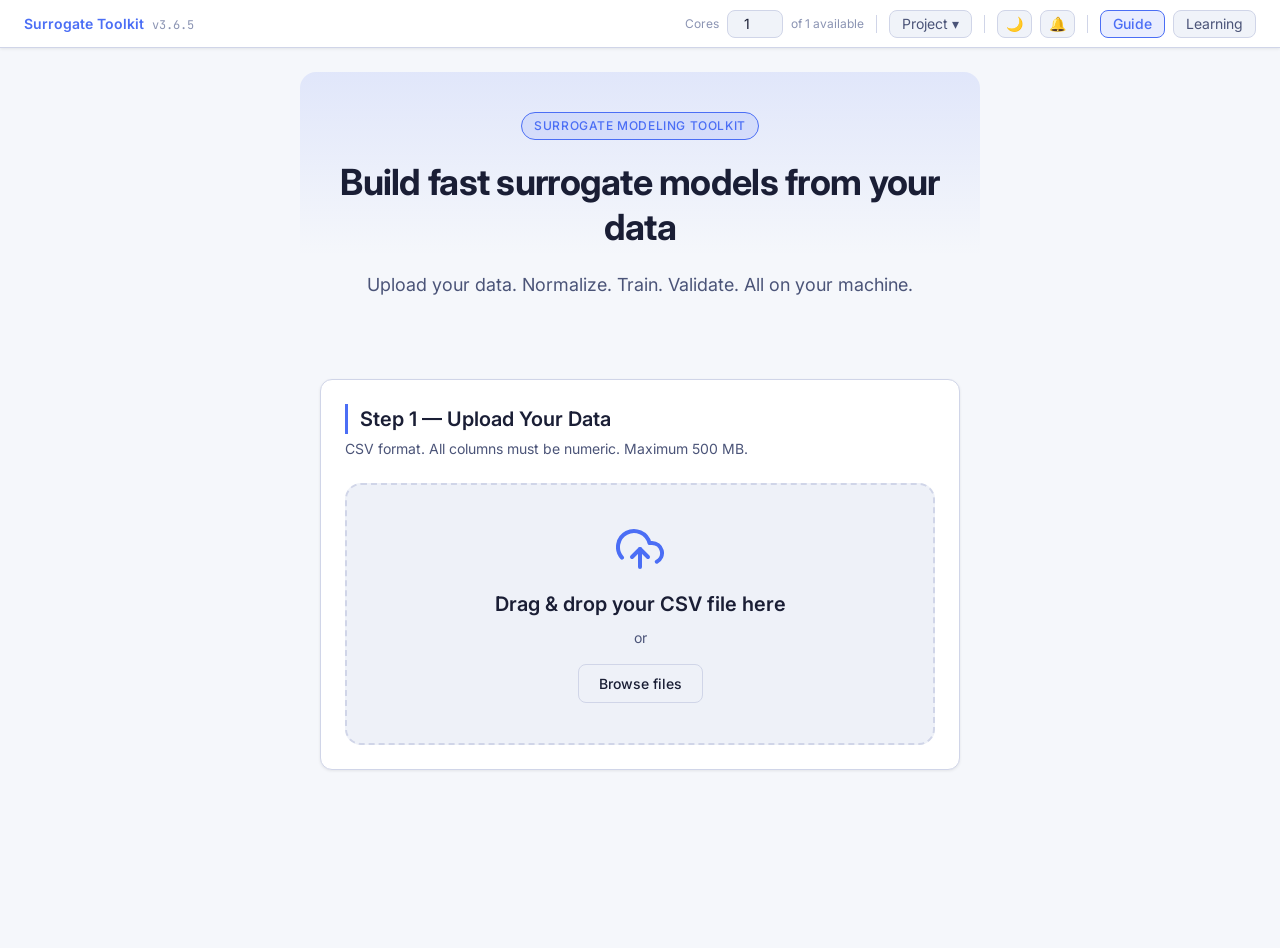
==== commit fe6f57d3: "v3.6.5 — Fix Sample panel note layout; hide Diversity slider under Coverage Co-Authored-By: Claude S" ====
--- a/app/templates/index.html
+++ b/app/templates/index.html
@@ -11,7 +11,7 @@
        start clean rather than inheriting a stale dark preference. -->
   <script>
     (function () {
-      var currentVer = "3.6.4";
+      var currentVer = "3.6.5";
       if (localStorage.getItem("app_version") !== currentVer) {
         localStorage.removeItem("theme");
         localStorage.setItem("app_version", currentVer);
@@ -28,11 +28,11 @@
   <link href="https://fonts.googleapis.com/css2?family=Inter:wght@400;500;600;700&family=JetBrains+Mono:wght@400;500&display=swap" rel="stylesheet">
 
   <!-- Stylesheets — ?v= busts browser cache on version bumps -->
-  <link rel="stylesheet" href="/static/css/variables.css?v=3.6.4">
-  <link rel="stylesheet" href="/static/css/main.css?v=3.6.4">
-  <link rel="stylesheet" href="/static/css/notifications.css?v=3.6.4">
-  <link rel="stylesheet" href="/static/css/loading.css?v=3.6.4">
-  <link rel="stylesheet" href="/static/css/learning_mode.css?v=3.6.4">
+  <link rel="stylesheet" href="/static/css/variables.css?v=3.6.5">
+  <link rel="stylesheet" href="/static/css/main.css?v=3.6.5">
+  <link rel="stylesheet" href="/static/css/notifications.css?v=3.6.5">
+  <link rel="stylesheet" href="/static/css/loading.css?v=3.6.5">
+  <link rel="stylesheet" href="/static/css/learning_mode.css?v=3.6.5">
 </head>
 <body>
 
@@ -40,7 +40,7 @@
   <header id="global-header" role="banner" aria-label="Application header">
     <div class="global-header__brand">
       <span class="global-header__name">Surrogate Toolkit</span>
-      <span class="global-header__version">v3.6.4</span>
+      <span class="global-header__version">v3.6.5</span>
     </div>
     <nav class="global-header__controls" aria-label="Session controls">
 
@@ -123,7 +123,7 @@
   <script src="/static/vendor/plotly.min.js"></script>
 
   <!-- App entry point — ?v= busts browser cache on version bumps -->
-  <script type="module" src="/static/js/main.js?v=3.6.4"></script>
+  <script type="module" src="/static/js/main.js?v=3.6.5"></script>
 
 </body>
 </html>
--- a/static/css/main.css
+++ b/static/css/main.css
@@ -3550,7 +3550,7 @@
 .al-diversity-slider { width: 160px; cursor: pointer; }
 .al-diversity-val    { font-weight: 600; min-width: 2.5rem; font-size: 0.85rem; color: var(--color-text-primary); }
 .al-diversity-note   { font-size: 0.78rem; color: var(--color-text-muted); }
-.al-field-note       { font-size: 0.72rem; color: var(--color-text-muted); margin-top: 2px; }
+.al-n-note           { font-size: 0.72rem; color: var(--color-text-muted); margin: -10px 0 var(--space-3); }
 .al-field {
   display: flex;
   flex-direction: column;
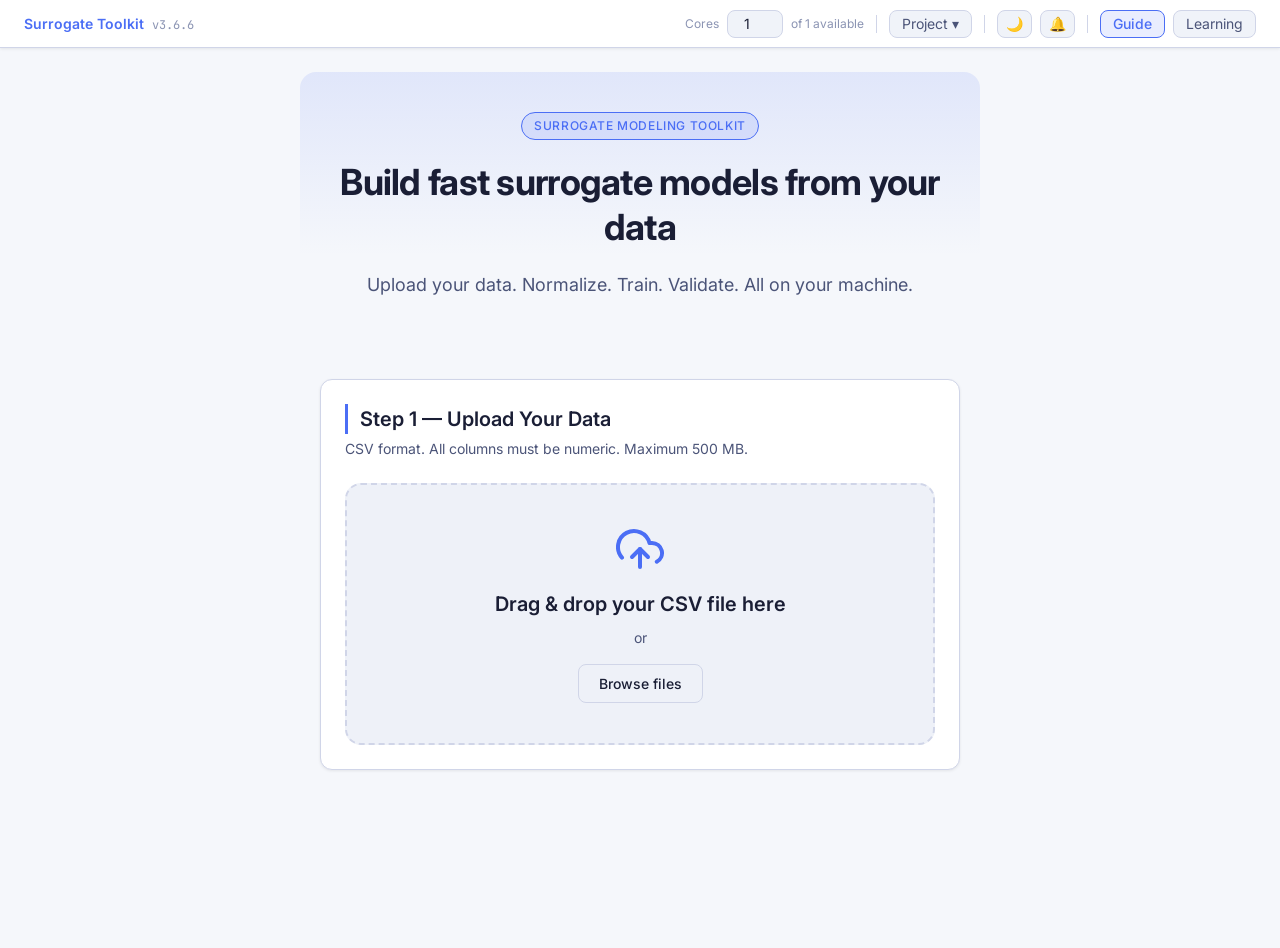
==== commit b2f79425: "v3.6.7 — Code review: 4 housekeeping fixes - Fix stale version strings in index.html (cache busting " ====
--- a/app/templates/index.html
+++ b/app/templates/index.html
@@ -11,7 +11,7 @@
        start clean rather than inheriting a stale dark preference. -->
   <script>
     (function () {
-      var currentVer = "3.6.5";
+      var currentVer = "3.6.6";
       if (localStorage.getItem("app_version") !== currentVer) {
         localStorage.removeItem("theme");
         localStorage.setItem("app_version", currentVer);
@@ -28,11 +28,11 @@
   <link href="https://fonts.googleapis.com/css2?family=Inter:wght@400;500;600;700&family=JetBrains+Mono:wght@400;500&display=swap" rel="stylesheet">
 
   <!-- Stylesheets — ?v= busts browser cache on version bumps -->
-  <link rel="stylesheet" href="/static/css/variables.css?v=3.6.5">
-  <link rel="stylesheet" href="/static/css/main.css?v=3.6.5">
-  <link rel="stylesheet" href="/static/css/notifications.css?v=3.6.5">
-  <link rel="stylesheet" href="/static/css/loading.css?v=3.6.5">
-  <link rel="stylesheet" href="/static/css/learning_mode.css?v=3.6.5">
+  <link rel="stylesheet" href="/static/css/variables.css?v=3.6.6">
+  <link rel="stylesheet" href="/static/css/main.css?v=3.6.6">
+  <link rel="stylesheet" href="/static/css/notifications.css?v=3.6.6">
+  <link rel="stylesheet" href="/static/css/loading.css?v=3.6.6">
+  <link rel="stylesheet" href="/static/css/learning_mode.css?v=3.6.6">
 </head>
 <body>
 
@@ -40,7 +40,7 @@
   <header id="global-header" role="banner" aria-label="Application header">
     <div class="global-header__brand">
       <span class="global-header__name">Surrogate Toolkit</span>
-      <span class="global-header__version">v3.6.5</span>
+      <span class="global-header__version">v3.6.6</span>
     </div>
     <nav class="global-header__controls" aria-label="Session controls">
 
@@ -123,7 +123,7 @@
   <script src="/static/vendor/plotly.min.js"></script>
 
   <!-- App entry point — ?v= busts browser cache on version bumps -->
-  <script type="module" src="/static/js/main.js?v=3.6.5"></script>
+  <script type="module" src="/static/js/main.js?v=3.6.6"></script>
 
 </body>
 </html>
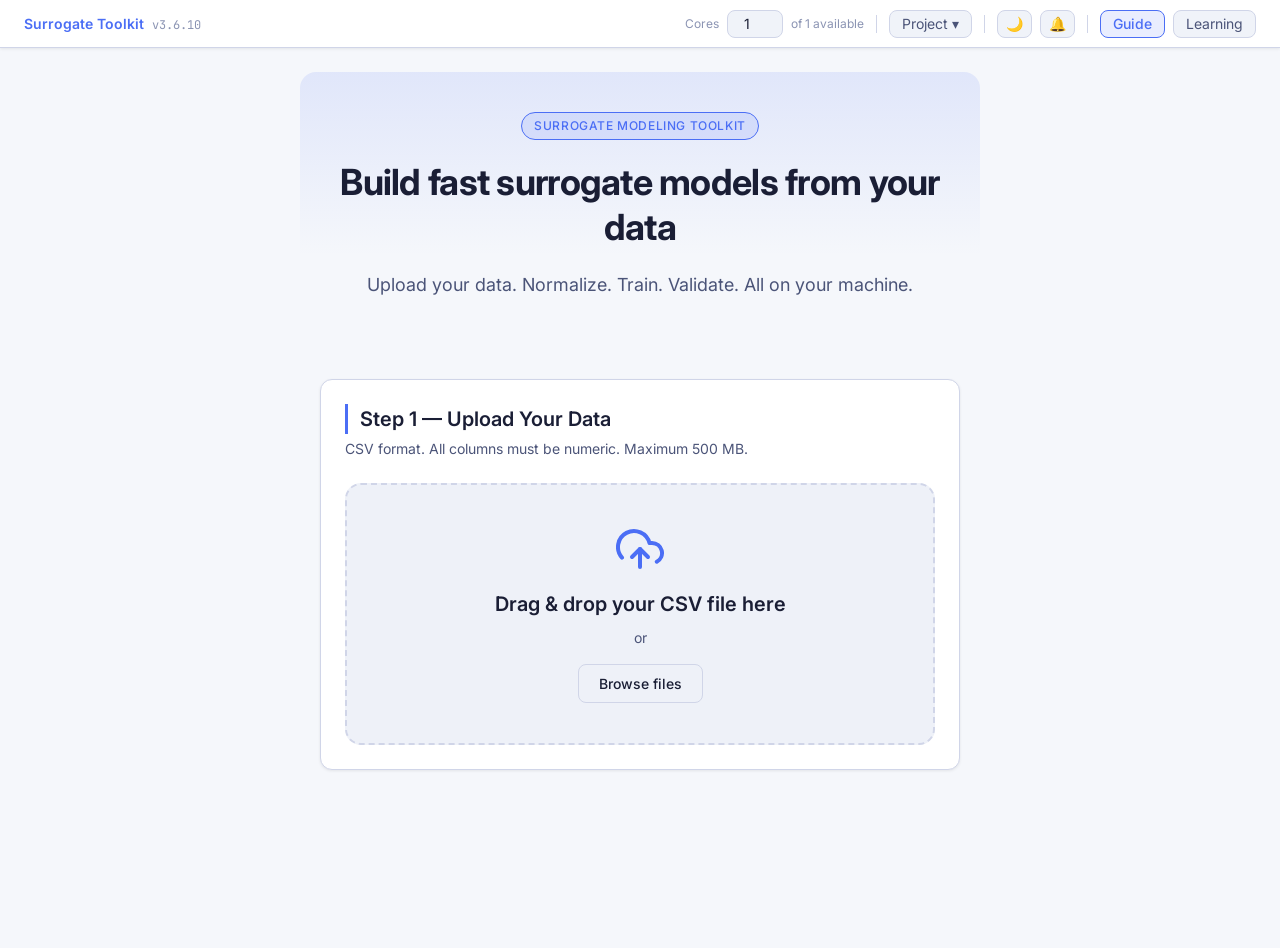
==== commit a1b549a5: "v3.6.10 — Training abort feature - Training now runs in a multiprocessing.Process (spawn context) so" ====
--- a/app/templates/index.html
+++ b/app/templates/index.html
@@ -11,7 +11,7 @@
        start clean rather than inheriting a stale dark preference. -->
   <script>
     (function () {
-      var currentVer = "3.6.6";
+      var currentVer = "3.6.10";
       if (localStorage.getItem("app_version") !== currentVer) {
         localStorage.removeItem("theme");
         localStorage.setItem("app_version", currentVer);
@@ -28,11 +28,11 @@
   <link href="https://fonts.googleapis.com/css2?family=Inter:wght@400;500;600;700&family=JetBrains+Mono:wght@400;500&display=swap" rel="stylesheet">
 
   <!-- Stylesheets — ?v= busts browser cache on version bumps -->
-  <link rel="stylesheet" href="/static/css/variables.css?v=3.6.6">
-  <link rel="stylesheet" href="/static/css/main.css?v=3.6.6">
-  <link rel="stylesheet" href="/static/css/notifications.css?v=3.6.6">
-  <link rel="stylesheet" href="/static/css/loading.css?v=3.6.6">
-  <link rel="stylesheet" href="/static/css/learning_mode.css?v=3.6.6">
+  <link rel="stylesheet" href="/static/css/variables.css?v=3.6.10">
+  <link rel="stylesheet" href="/static/css/main.css?v=3.6.10">
+  <link rel="stylesheet" href="/static/css/notifications.css?v=3.6.10">
+  <link rel="stylesheet" href="/static/css/loading.css?v=3.6.10">
+  <link rel="stylesheet" href="/static/css/learning_mode.css?v=3.6.10">
 </head>
 <body>
 
@@ -40,7 +40,7 @@
   <header id="global-header" role="banner" aria-label="Application header">
     <div class="global-header__brand">
       <span class="global-header__name">Surrogate Toolkit</span>
-      <span class="global-header__version">v3.6.6</span>
+      <span class="global-header__version">v3.6.10</span>
     </div>
     <nav class="global-header__controls" aria-label="Session controls">
 
@@ -123,7 +123,7 @@
   <script src="/static/vendor/plotly.min.js"></script>
 
   <!-- App entry point — ?v= busts browser cache on version bumps -->
-  <script type="module" src="/static/js/main.js?v=3.6.6"></script>
+  <script type="module" src="/static/js/main.js?v=3.6.10"></script>
 
 </body>
 </html>
--- a/static/css/main.css
+++ b/static/css/main.css
@@ -84,6 +84,22 @@
 .btn-sm {
   padding: var(--space-1) var(--space-4);
   font-size: var(--text-xs);
+}
+
+.btn-danger {
+  background: #dc3545;
+  color: #fff;
+}
+.btn-danger:hover:not(:disabled) {
+  background: #b02a37;
+}
+[data-theme="dark"] .btn-danger { box-shadow: none; }
+
+.model-train-row {
+  display: flex;
+  align-items: center;
+  gap: var(--space-3);
+  flex-wrap: wrap;
 }
 
 /* ── Data cleaning section ───────────────────────────────────────────────────── */
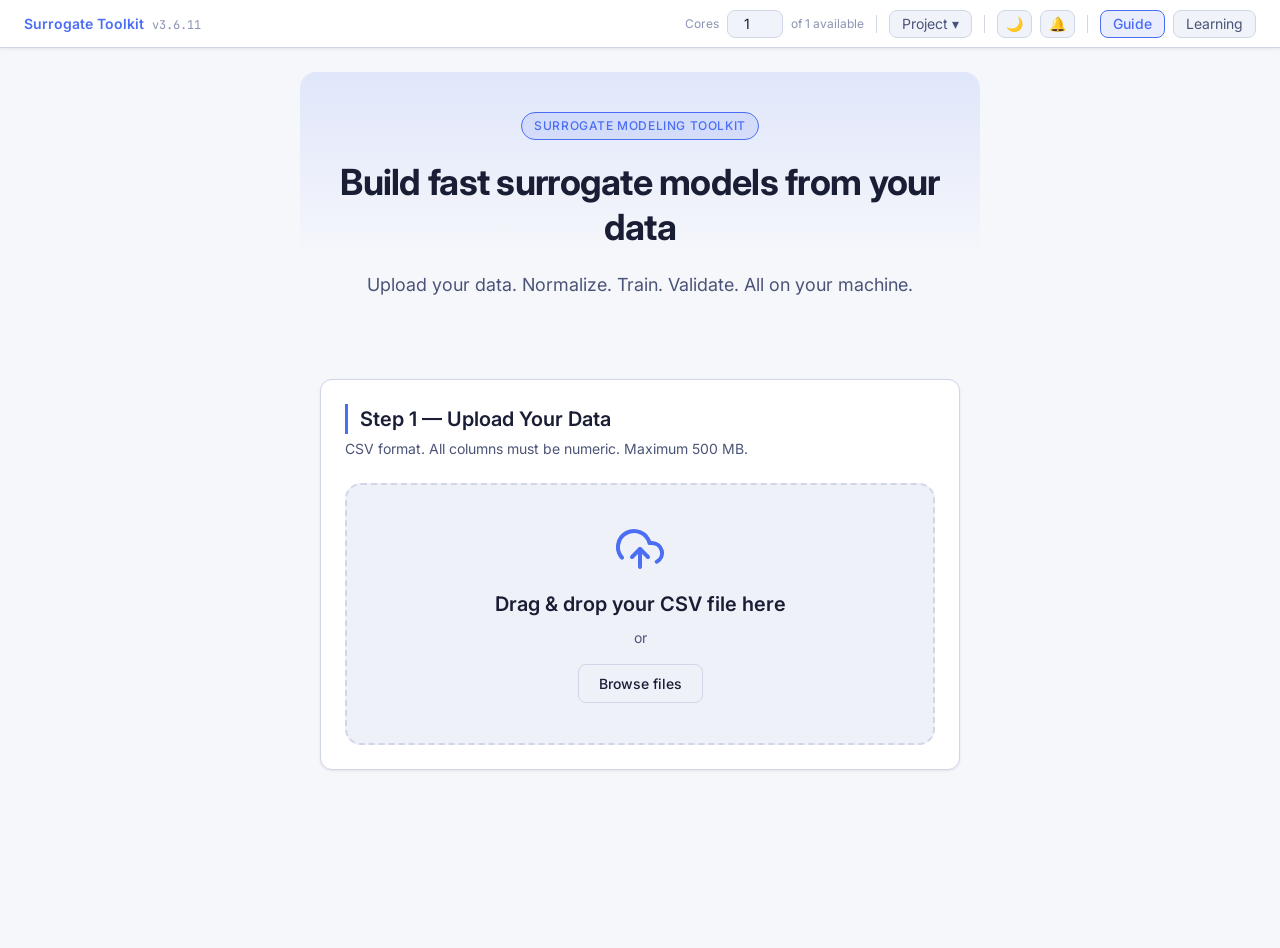
==== commit ce1296f1: "v3.6.11 — Training diagnostics card + terminal timing log - After successful training, a compact car" ====
--- a/app/templates/index.html
+++ b/app/templates/index.html
@@ -11,7 +11,7 @@
        start clean rather than inheriting a stale dark preference. -->
   <script>
     (function () {
-      var currentVer = "3.6.10";
+      var currentVer = "3.6.11";
       if (localStorage.getItem("app_version") !== currentVer) {
         localStorage.removeItem("theme");
         localStorage.setItem("app_version", currentVer);
@@ -28,11 +28,11 @@
   <link href="https://fonts.googleapis.com/css2?family=Inter:wght@400;500;600;700&family=JetBrains+Mono:wght@400;500&display=swap" rel="stylesheet">
 
   <!-- Stylesheets — ?v= busts browser cache on version bumps -->
-  <link rel="stylesheet" href="/static/css/variables.css?v=3.6.10">
-  <link rel="stylesheet" href="/static/css/main.css?v=3.6.10">
-  <link rel="stylesheet" href="/static/css/notifications.css?v=3.6.10">
-  <link rel="stylesheet" href="/static/css/loading.css?v=3.6.10">
-  <link rel="stylesheet" href="/static/css/learning_mode.css?v=3.6.10">
+  <link rel="stylesheet" href="/static/css/variables.css?v=3.6.11">
+  <link rel="stylesheet" href="/static/css/main.css?v=3.6.11">
+  <link rel="stylesheet" href="/static/css/notifications.css?v=3.6.11">
+  <link rel="stylesheet" href="/static/css/loading.css?v=3.6.11">
+  <link rel="stylesheet" href="/static/css/learning_mode.css?v=3.6.11">
 </head>
 <body>
 
@@ -40,7 +40,7 @@
   <header id="global-header" role="banner" aria-label="Application header">
     <div class="global-header__brand">
       <span class="global-header__name">Surrogate Toolkit</span>
-      <span class="global-header__version">v3.6.10</span>
+      <span class="global-header__version">v3.6.11</span>
     </div>
     <nav class="global-header__controls" aria-label="Session controls">
 
@@ -123,7 +123,7 @@
   <script src="/static/vendor/plotly.min.js"></script>
 
   <!-- App entry point — ?v= busts browser cache on version bumps -->
-  <script type="module" src="/static/js/main.js?v=3.6.10"></script>
+  <script type="module" src="/static/js/main.js?v=3.6.11"></script>
 
 </body>
 </html>
--- a/static/css/main.css
+++ b/static/css/main.css
@@ -101,6 +101,22 @@
   gap: var(--space-3);
   flex-wrap: wrap;
 }
+
+.model-diagnostics-card {
+  display: flex;
+  align-items: center;
+  gap: var(--space-3);
+  flex-wrap: wrap;
+  margin-top: var(--space-2);
+  padding: var(--space-2) var(--space-4);
+  background: var(--color-bg-elevated);
+  border: 1px solid var(--color-border);
+  border-radius: var(--radius-sm);
+  font-size: var(--text-xs);
+  color: var(--color-text-muted);
+}
+.model-diagnostics-card strong { color: var(--color-text-primary); }
+.diag-sep { color: var(--color-border); }
 
 /* ── Data cleaning section ───────────────────────────────────────────────────── */
 .cleaning-grid {
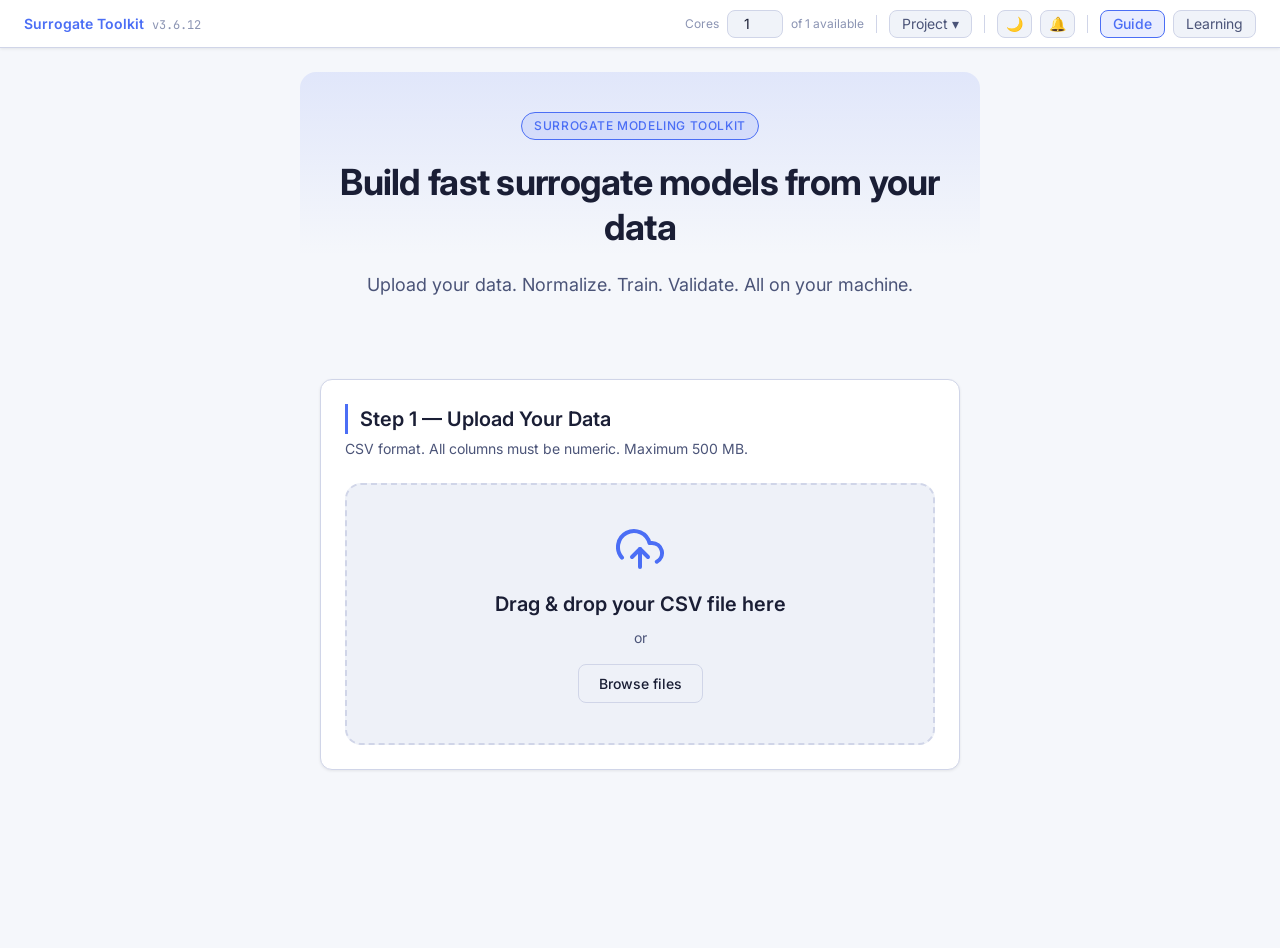
==== commit 0bae21cc: "v3.6.12 — Training progress bar + ETA - Progress bar appears below the train/abort row during traini" ====
--- a/app/templates/index.html
+++ b/app/templates/index.html
@@ -11,7 +11,7 @@
        start clean rather than inheriting a stale dark preference. -->
   <script>
     (function () {
-      var currentVer = "3.6.11";
+      var currentVer = "3.6.12";
       if (localStorage.getItem("app_version") !== currentVer) {
         localStorage.removeItem("theme");
         localStorage.setItem("app_version", currentVer);
@@ -28,11 +28,11 @@
   <link href="https://fonts.googleapis.com/css2?family=Inter:wght@400;500;600;700&family=JetBrains+Mono:wght@400;500&display=swap" rel="stylesheet">
 
   <!-- Stylesheets — ?v= busts browser cache on version bumps -->
-  <link rel="stylesheet" href="/static/css/variables.css?v=3.6.11">
-  <link rel="stylesheet" href="/static/css/main.css?v=3.6.11">
-  <link rel="stylesheet" href="/static/css/notifications.css?v=3.6.11">
-  <link rel="stylesheet" href="/static/css/loading.css?v=3.6.11">
-  <link rel="stylesheet" href="/static/css/learning_mode.css?v=3.6.11">
+  <link rel="stylesheet" href="/static/css/variables.css?v=3.6.12">
+  <link rel="stylesheet" href="/static/css/main.css?v=3.6.12">
+  <link rel="stylesheet" href="/static/css/notifications.css?v=3.6.12">
+  <link rel="stylesheet" href="/static/css/loading.css?v=3.6.12">
+  <link rel="stylesheet" href="/static/css/learning_mode.css?v=3.6.12">
 </head>
 <body>
 
@@ -40,7 +40,7 @@
   <header id="global-header" role="banner" aria-label="Application header">
     <div class="global-header__brand">
       <span class="global-header__name">Surrogate Toolkit</span>
-      <span class="global-header__version">v3.6.11</span>
+      <span class="global-header__version">v3.6.12</span>
     </div>
     <nav class="global-header__controls" aria-label="Session controls">
 
@@ -123,7 +123,7 @@
   <script src="/static/vendor/plotly.min.js"></script>
 
   <!-- App entry point — ?v= busts browser cache on version bumps -->
-  <script type="module" src="/static/js/main.js?v=3.6.11"></script>
+  <script type="module" src="/static/js/main.js?v=3.6.12"></script>
 
 </body>
 </html>
--- a/static/css/main.css
+++ b/static/css/main.css
@@ -101,6 +101,49 @@
   gap: var(--space-3);
   flex-wrap: wrap;
 }
+
+.model-progress-container {
+  margin-top: var(--space-3);
+  display: flex;
+  flex-direction: column;
+  gap: var(--space-1);
+}
+.model-progress-track {
+  width: 100%;
+  height: 6px;
+  background: var(--color-bg-elevated);
+  border: 1px solid var(--color-border);
+  border-radius: 3px;
+  overflow: hidden;
+}
+.model-progress-fill {
+  height: 100%;
+  background: var(--color-accent);
+  border-radius: 3px;
+  width: 4%;
+  transition: width 0.4s ease;
+}
+.model-progress-fill.indeterminate {
+  animation: progress-stripe 1.4s linear infinite;
+  background: repeating-linear-gradient(
+    90deg,
+    var(--color-accent) 0%,
+    var(--color-accent) 60%,
+    color-mix(in srgb, var(--color-accent) 40%, transparent) 100%
+  );
+}
+@keyframes progress-stripe {
+  0%   { background-position: 0 0; }
+  100% { background-position: 40px 0; }
+}
+.model-progress-meta {
+  display: flex;
+  justify-content: space-between;
+  font-size: var(--text-xs);
+  color: var(--color-text-muted);
+}
+.model-progress-meta strong { color: var(--color-text-primary); }
+.model-progress-eta { color: var(--color-accent); }
 
 .model-diagnostics-card {
   display: flex;
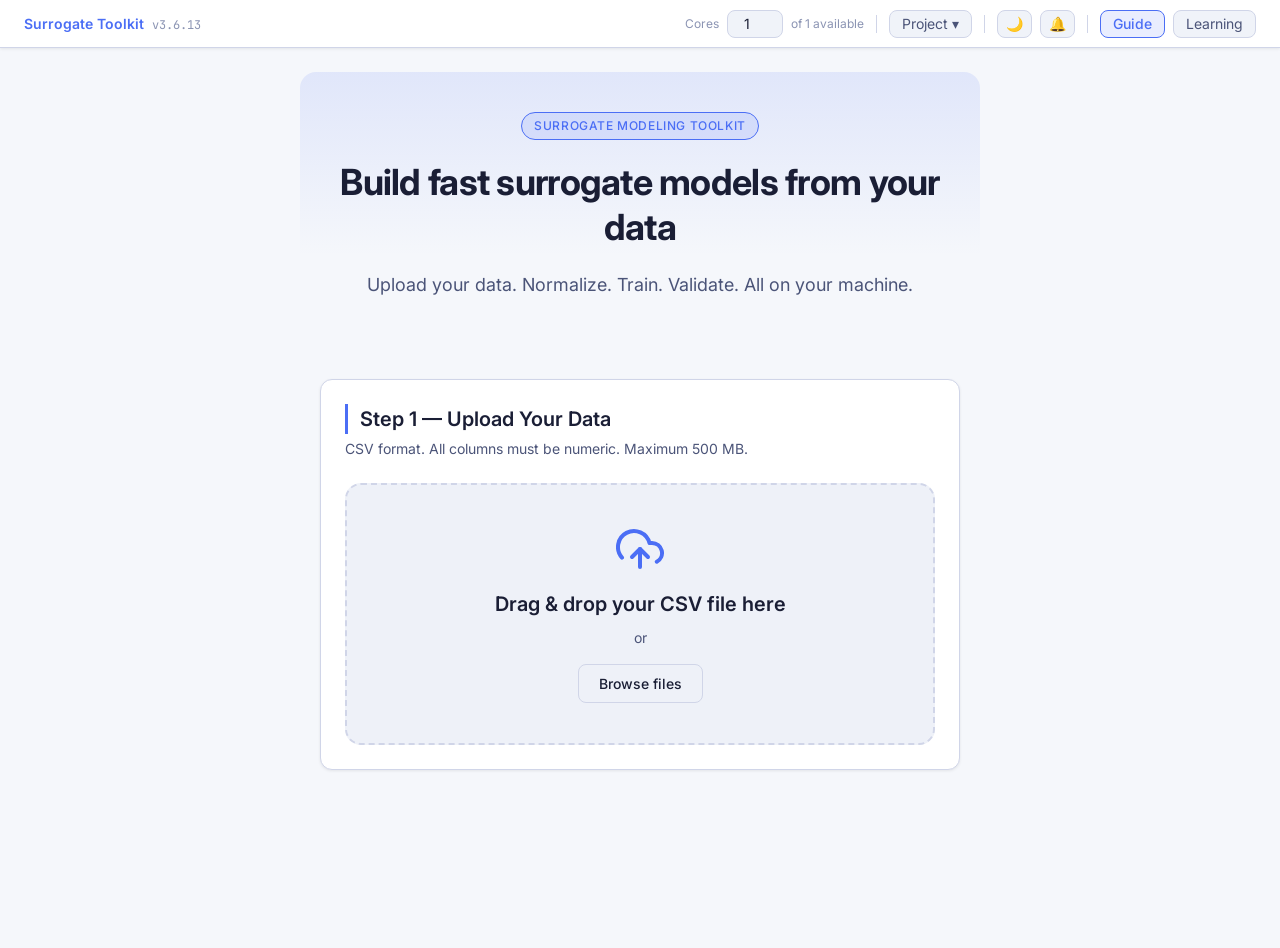
==== commit 306b792c: "v3.6.13 — Orphaned job detection + abort hardening - Step 9 now calls GET /api/model/progress on mou" ====
--- a/app/templates/index.html
+++ b/app/templates/index.html
@@ -11,7 +11,7 @@
        start clean rather than inheriting a stale dark preference. -->
   <script>
     (function () {
-      var currentVer = "3.6.12";
+      var currentVer = "3.6.13";
       if (localStorage.getItem("app_version") !== currentVer) {
         localStorage.removeItem("theme");
         localStorage.setItem("app_version", currentVer);
@@ -28,11 +28,11 @@
   <link href="https://fonts.googleapis.com/css2?family=Inter:wght@400;500;600;700&family=JetBrains+Mono:wght@400;500&display=swap" rel="stylesheet">
 
   <!-- Stylesheets — ?v= busts browser cache on version bumps -->
-  <link rel="stylesheet" href="/static/css/variables.css?v=3.6.12">
-  <link rel="stylesheet" href="/static/css/main.css?v=3.6.12">
-  <link rel="stylesheet" href="/static/css/notifications.css?v=3.6.12">
-  <link rel="stylesheet" href="/static/css/loading.css?v=3.6.12">
-  <link rel="stylesheet" href="/static/css/learning_mode.css?v=3.6.12">
+  <link rel="stylesheet" href="/static/css/variables.css?v=3.6.13">
+  <link rel="stylesheet" href="/static/css/main.css?v=3.6.13">
+  <link rel="stylesheet" href="/static/css/notifications.css?v=3.6.13">
+  <link rel="stylesheet" href="/static/css/loading.css?v=3.6.13">
+  <link rel="stylesheet" href="/static/css/learning_mode.css?v=3.6.13">
 </head>
 <body>
 
@@ -40,7 +40,7 @@
   <header id="global-header" role="banner" aria-label="Application header">
     <div class="global-header__brand">
       <span class="global-header__name">Surrogate Toolkit</span>
-      <span class="global-header__version">v3.6.12</span>
+      <span class="global-header__version">v3.6.13</span>
     </div>
     <nav class="global-header__controls" aria-label="Session controls">
 
@@ -123,7 +123,7 @@
   <script src="/static/vendor/plotly.min.js"></script>
 
   <!-- App entry point — ?v= busts browser cache on version bumps -->
-  <script type="module" src="/static/js/main.js?v=3.6.12"></script>
+  <script type="module" src="/static/js/main.js?v=3.6.13"></script>
 
 </body>
 </html>
--- a/static/css/main.css
+++ b/static/css/main.css
@@ -101,6 +101,25 @@
   gap: var(--space-3);
   flex-wrap: wrap;
 }
+
+.model-orphan-banner {
+  display: flex;
+  align-items: center;
+  justify-content: space-between;
+  gap: var(--space-3);
+  flex-wrap: wrap;
+  padding: var(--space-3) var(--space-4);
+  margin-bottom: var(--space-4);
+  background: #fff8e1;
+  border: 1px solid #ffc107;
+  border-radius: var(--radius-sm);
+  font-size: var(--text-sm);
+}
+[data-theme="dark"] .model-orphan-banner {
+  background: rgba(255, 193, 7, 0.12);
+  border-color: rgba(255, 193, 7, 0.35);
+}
+.orphan-banner-text { flex: 1; line-height: 1.5; }
 
 .model-progress-container {
   margin-top: var(--space-3);
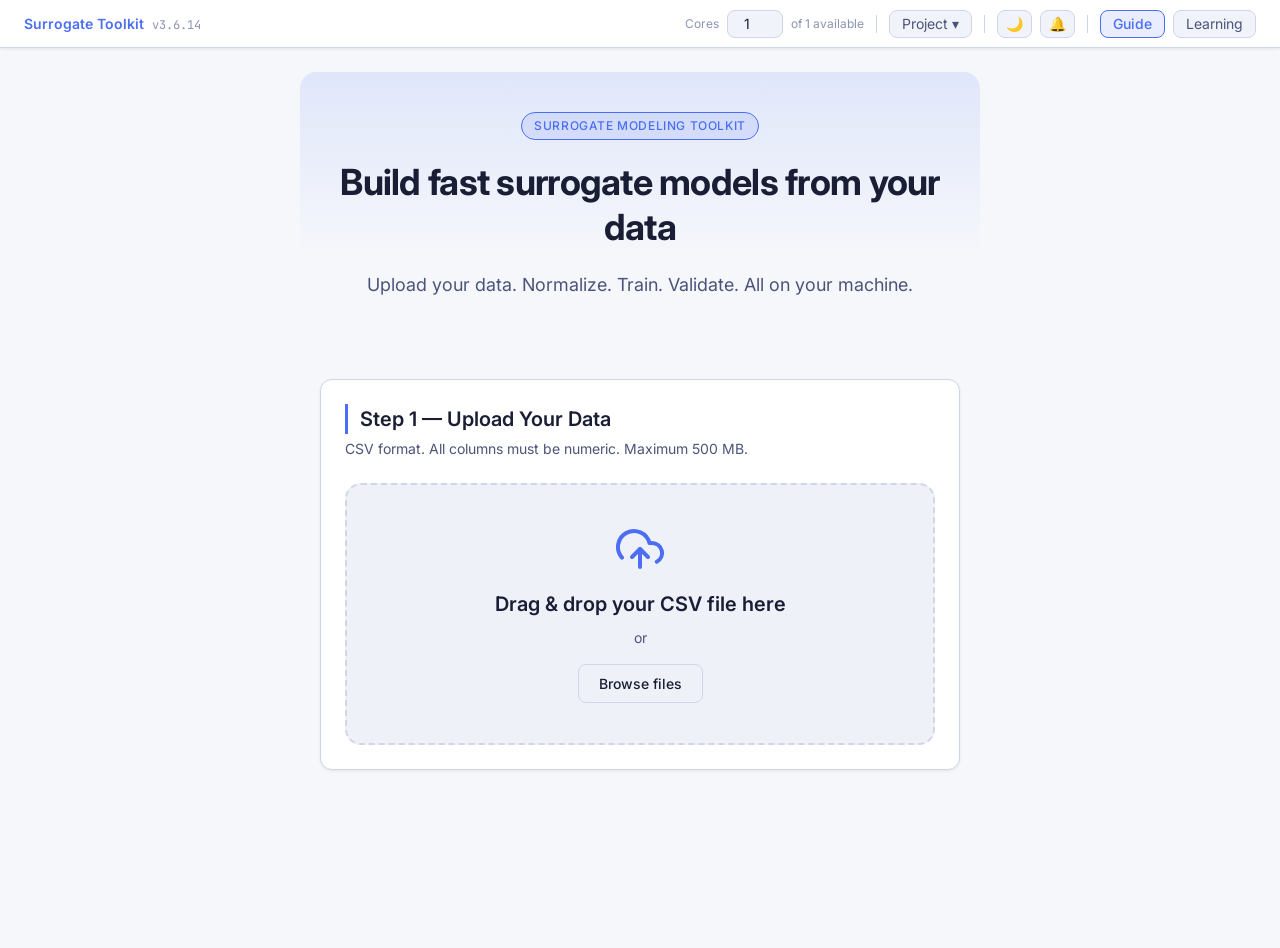
==== commit 1dc77046: "v3.6.14 — Parallel processing specialist fixes (Findings 1-8) Finding 1: ensemble n_jobs now forward" ====
--- a/app/templates/index.html
+++ b/app/templates/index.html
@@ -11,7 +11,7 @@
        start clean rather than inheriting a stale dark preference. -->
   <script>
     (function () {
-      var currentVer = "3.6.13";
+      var currentVer = "3.6.14";
       if (localStorage.getItem("app_version") !== currentVer) {
         localStorage.removeItem("theme");
         localStorage.setItem("app_version", currentVer);
@@ -28,11 +28,11 @@
   <link href="https://fonts.googleapis.com/css2?family=Inter:wght@400;500;600;700&family=JetBrains+Mono:wght@400;500&display=swap" rel="stylesheet">
 
   <!-- Stylesheets — ?v= busts browser cache on version bumps -->
-  <link rel="stylesheet" href="/static/css/variables.css?v=3.6.13">
-  <link rel="stylesheet" href="/static/css/main.css?v=3.6.13">
-  <link rel="stylesheet" href="/static/css/notifications.css?v=3.6.13">
-  <link rel="stylesheet" href="/static/css/loading.css?v=3.6.13">
-  <link rel="stylesheet" href="/static/css/learning_mode.css?v=3.6.13">
+  <link rel="stylesheet" href="/static/css/variables.css?v=3.6.14">
+  <link rel="stylesheet" href="/static/css/main.css?v=3.6.14">
+  <link rel="stylesheet" href="/static/css/notifications.css?v=3.6.14">
+  <link rel="stylesheet" href="/static/css/loading.css?v=3.6.14">
+  <link rel="stylesheet" href="/static/css/learning_mode.css?v=3.6.14">
 </head>
 <body>
 
@@ -40,7 +40,7 @@
   <header id="global-header" role="banner" aria-label="Application header">
     <div class="global-header__brand">
       <span class="global-header__name">Surrogate Toolkit</span>
-      <span class="global-header__version">v3.6.13</span>
+      <span class="global-header__version">v3.6.14</span>
     </div>
     <nav class="global-header__controls" aria-label="Session controls">
 
@@ -123,7 +123,7 @@
   <script src="/static/vendor/plotly.min.js"></script>
 
   <!-- App entry point — ?v= busts browser cache on version bumps -->
-  <script type="module" src="/static/js/main.js?v=3.6.13"></script>
+  <script type="module" src="/static/js/main.js?v=3.6.14"></script>
 
 </body>
 </html>
